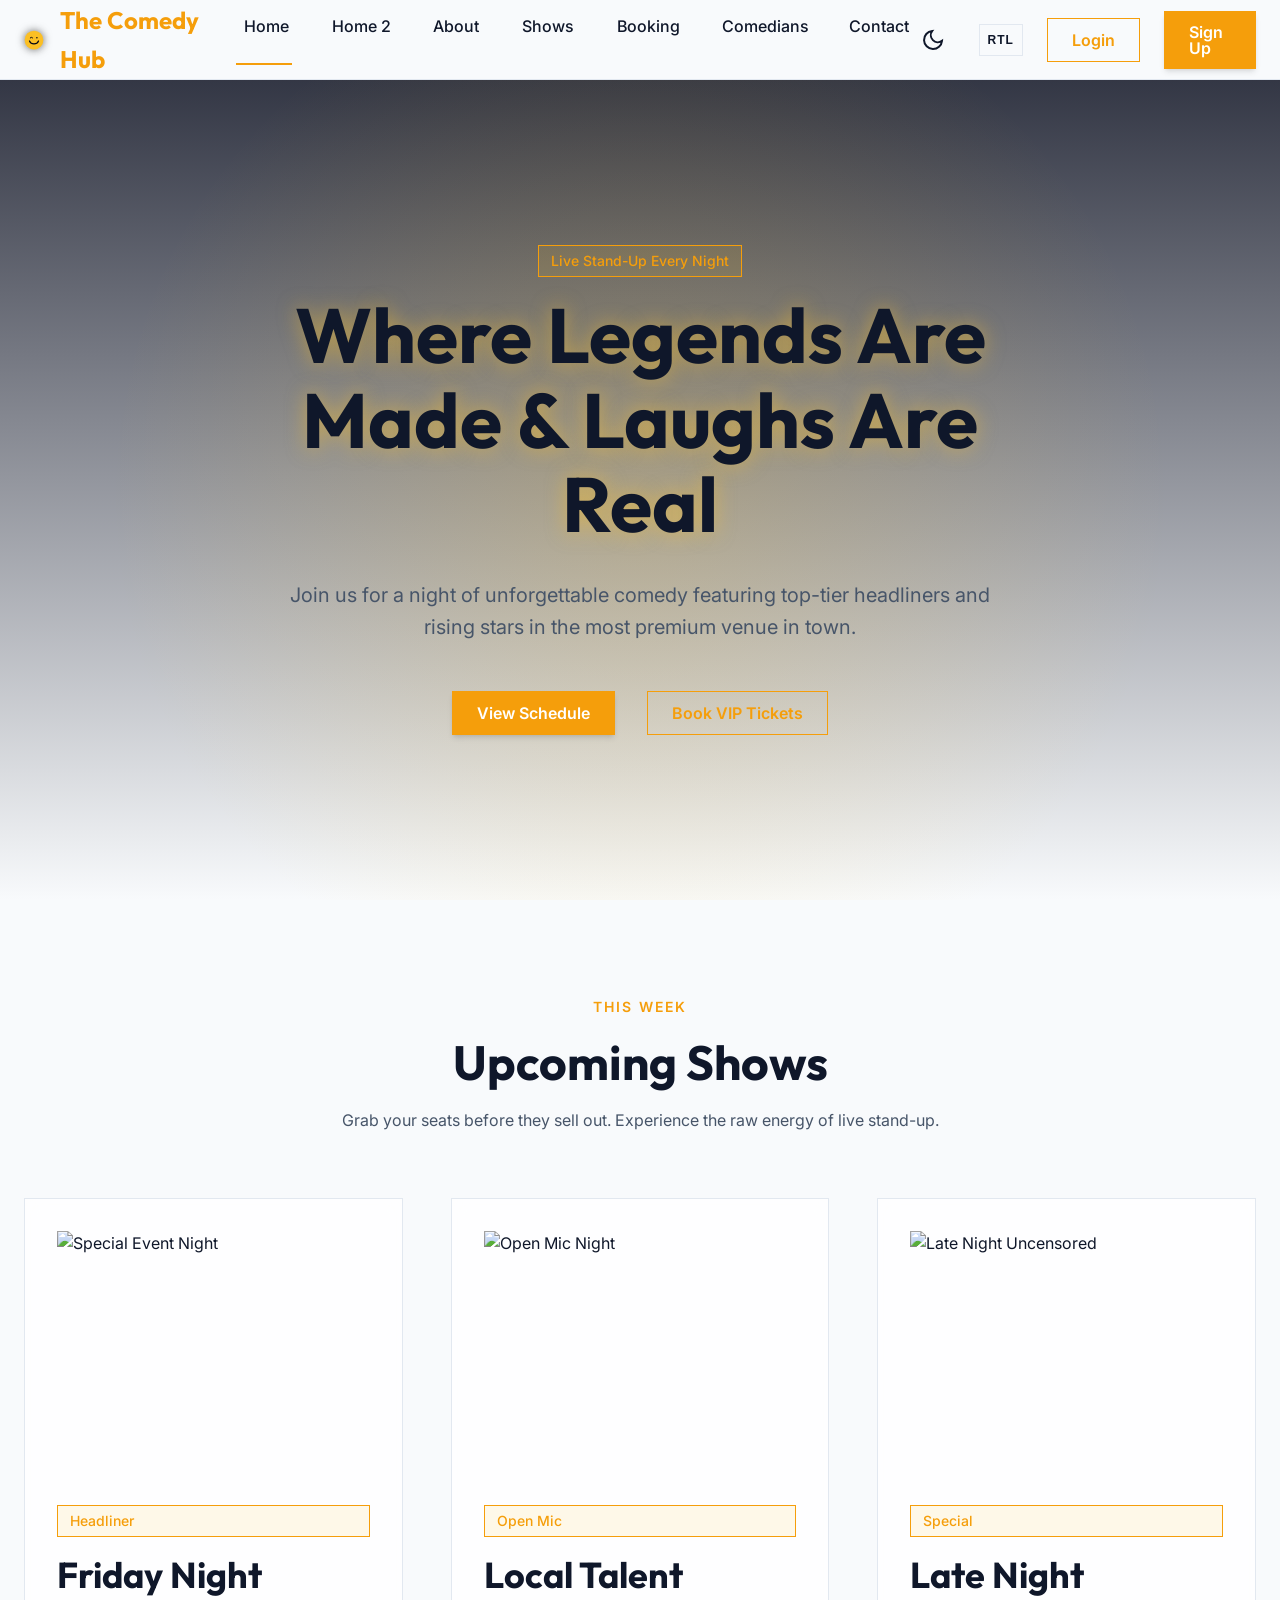
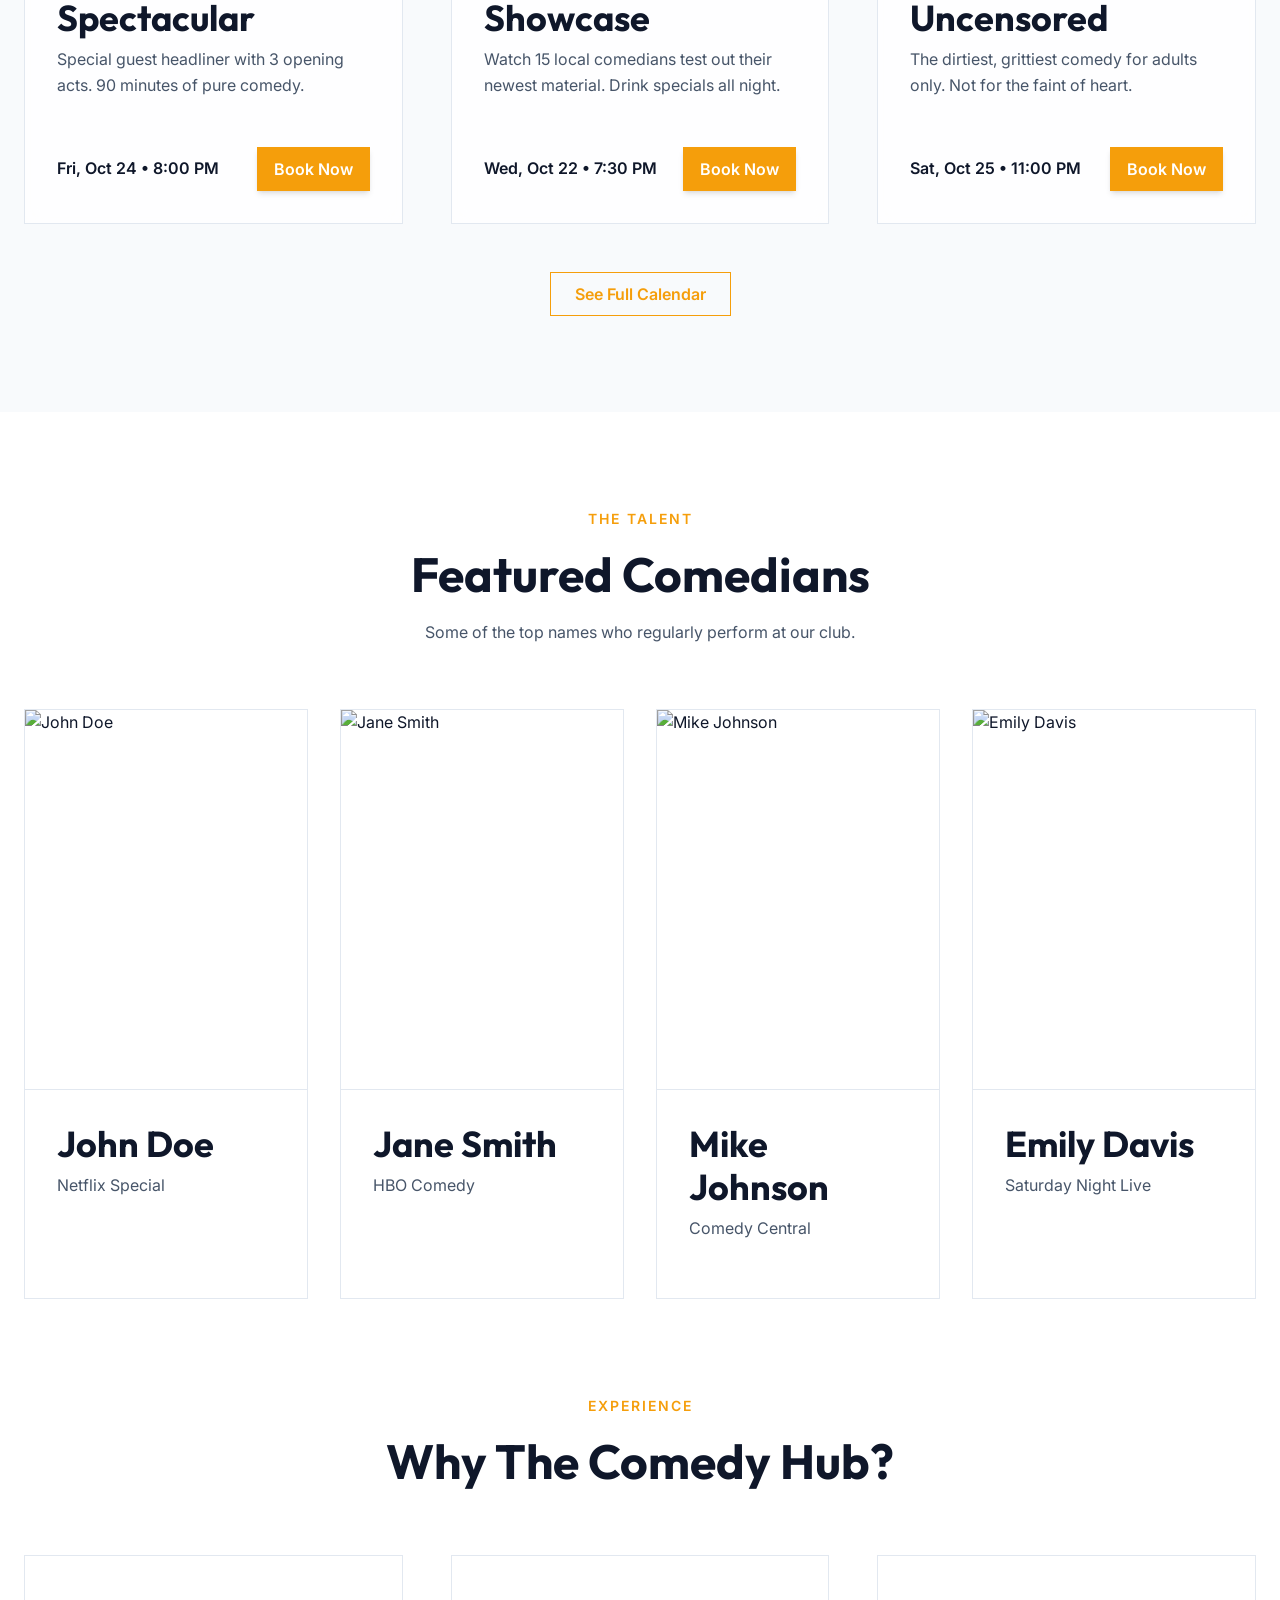
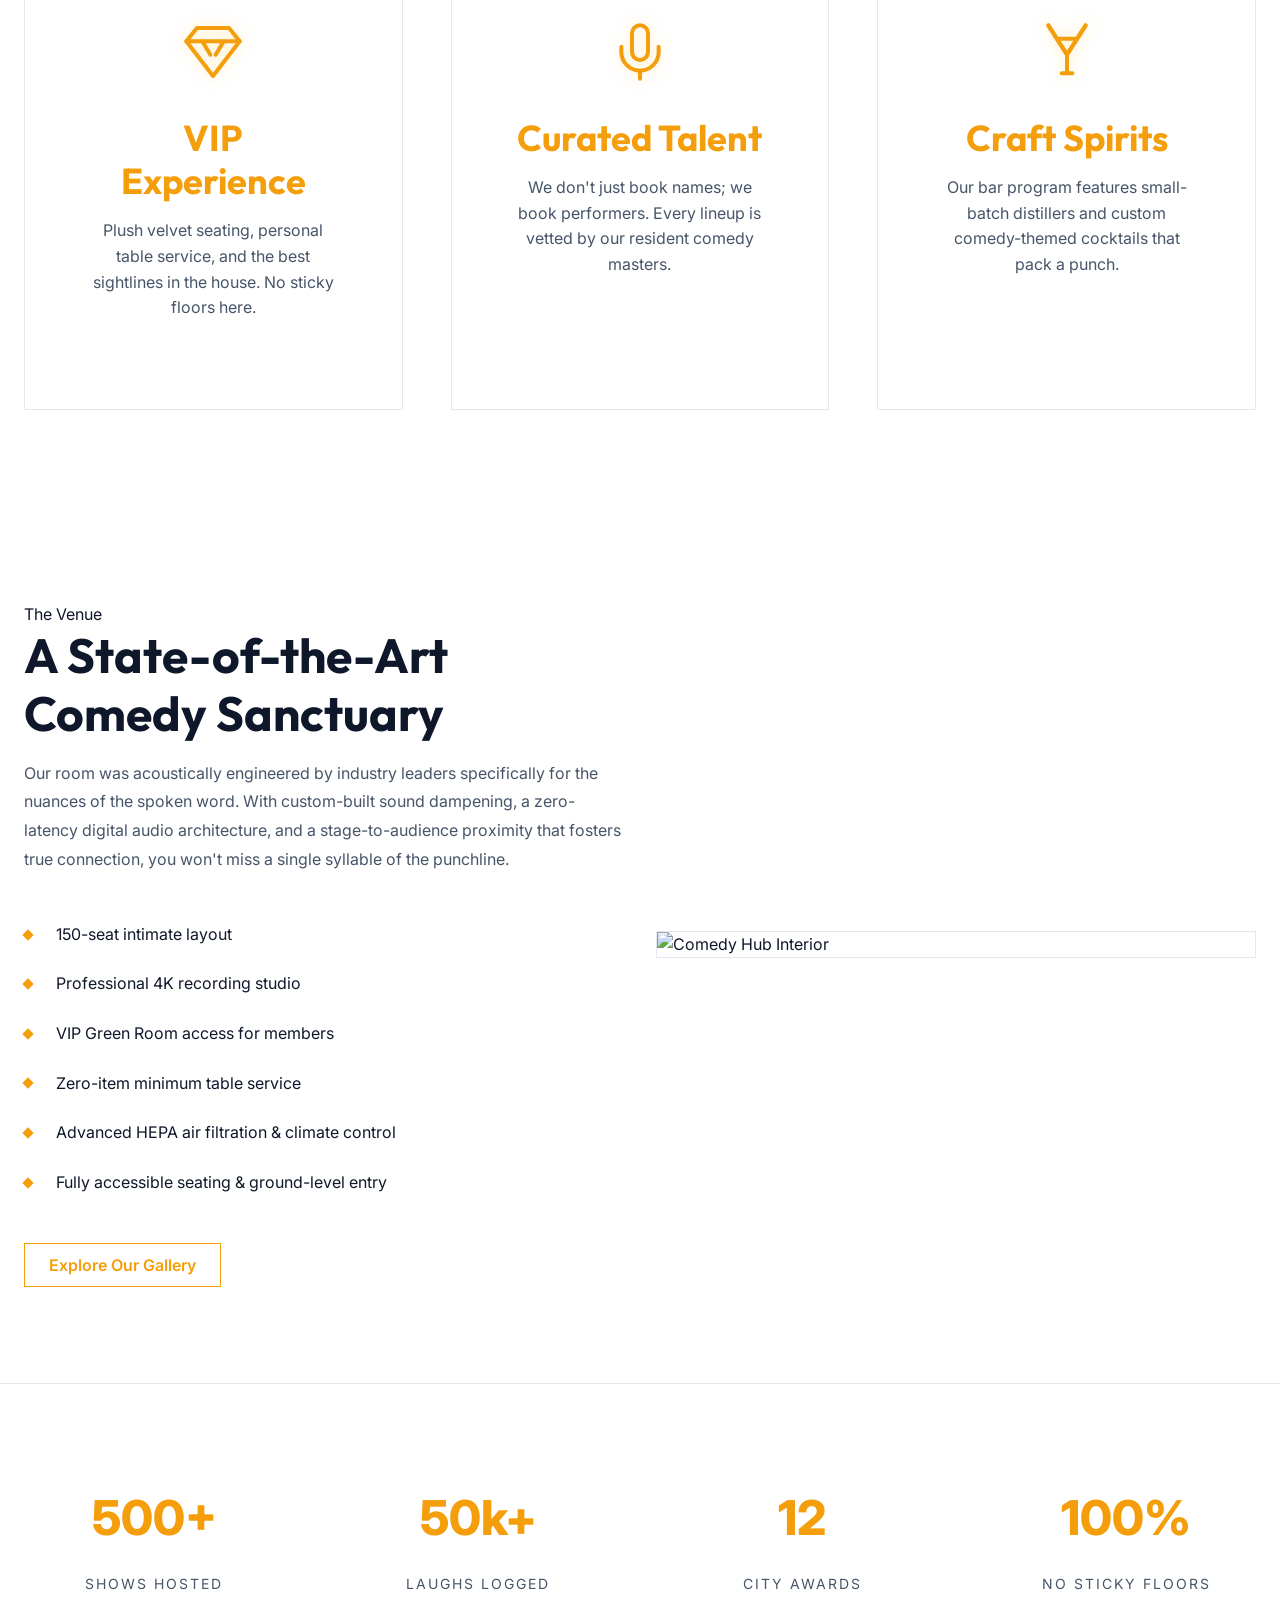
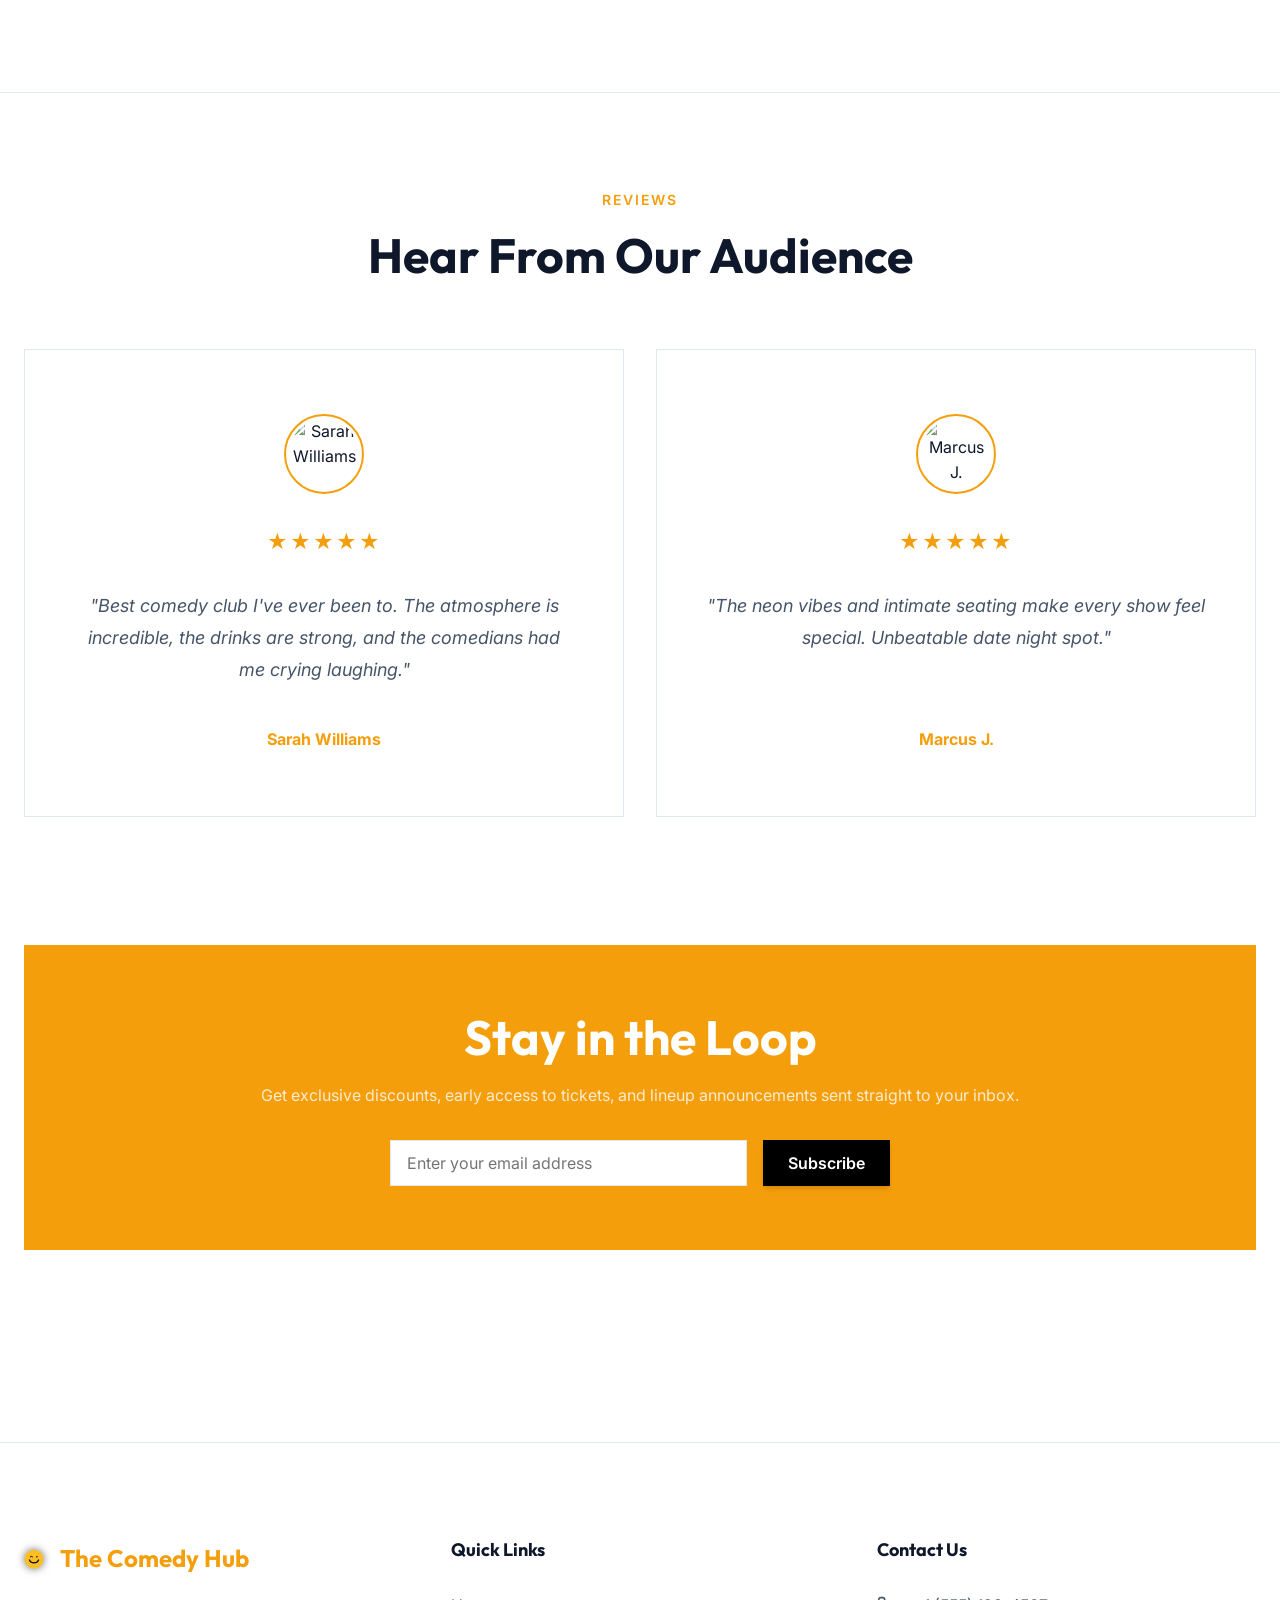
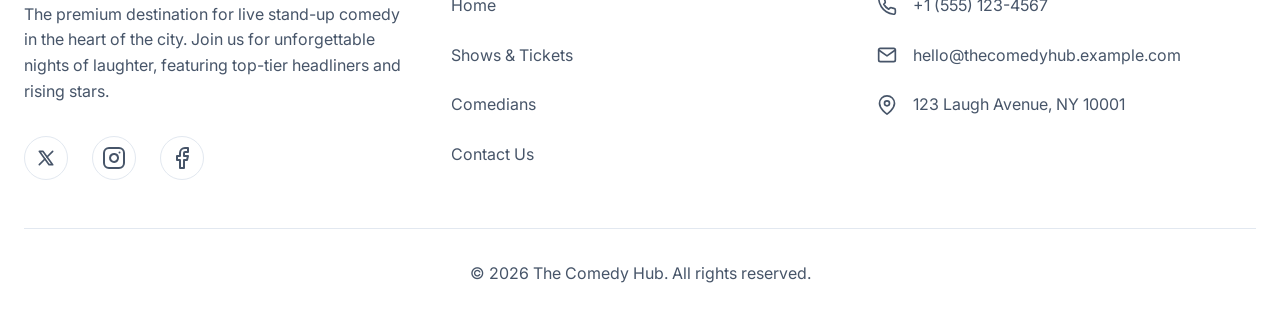
==== index.html @ f3314e53 "bookings" ====
<!DOCTYPE html>
<html lang="en" dir="ltr" data-theme="dark">

<head>
    <meta charset="UTF-8">
    <meta name="viewport" content="width=device-width, initial-scale=1.0">
    <title>The Comedy Hub - Premium Stand-Up Comedy Club</title>
    <meta name="description"
        content="Experience the best stand-up comedy at The Comedy Hub. Book tickets for upcoming live shows, open mics, and special events featuring top comedians.">

    <!-- SEO & Open Graph -->
    <meta property="og:title" content="The Comedy Hub - Stand-Up Comedy Club">
    <meta property="og:description" content="Book tickets for upcoming live shows, open mics, and special events.">
    <meta property="og:type" content="website">
    <meta property="og:url" content="https://thecomedyhub.example.com">
    <meta property="og:image" content="https://thecomedyhub.example.com/assets/images/og-image.jpg">

    <!-- JSON-LD Structured Data -->
    <script type="application/ld+json">
    {
      "@context": "https://schema.org",
      "@type": "ComedyClub",
      "name": "The Comedy Hub",
      "description": "Premium stand-up comedy club featuring top and upcoming comedians.",
      "url": "https://thecomedyhub.example.com",
      "address": {
        "@type": "PostalAddress",
        "streetAddress": "123 Laugh Avenue",
        "addressLocality": "Comedy City",
        "addressRegion": "NY",
        "postalCode": "10001",
        "addressCountry": "US"
      }
    }
    </script>

    <!-- Google Fonts -->
    <link rel="preconnect" href="https://fonts.googleapis.com">
    <link rel="preconnect" href="https://fonts.gstatic.com" crossorigin>
    <link
        href="https://fonts.googleapis.com/css2?family=Inter:wght@400;500;600&family=Outfit:wght@500;700;800&display=swap"
        rel="stylesheet">

    <link rel="icon" type="image/svg+xml" href="assets/logo/favicon-32x32.svg">
    <link rel="icon" type="image/svg+xml" sizes="16x16" href="assets/logo/favicon-16x16.svg">
    <link rel="icon" type="image/svg+xml" sizes="48x48" href="assets/logo/favicon-48x48.svg">
    <!-- Stylesheets -->
    <link rel="stylesheet" href="assets/css/variables.css">
    <link rel="stylesheet" href="assets/css/style.css">
    <link rel="stylesheet" href="assets/css/components.css">
    <link rel="stylesheet" href="assets/css/rtl.css" media="all">

    <style>
        /* Specific page styles can go here or in a separate file */
        .hero {
            position: relative;
            min-height: calc(100vh - var(--navbar-height));
            display: flex;
            align-items: center;
            overflow: hidden;
            padding: var(--space-8) 0;
            background: linear-gradient(to bottom, rgba(2, 6, 23, 0.8), var(--bg-primary)), url('https://images.unsplash.com/photo-1585699324551-f6c309eedeca?auto=format&fit=crop&q=80&w=1920&ixlib=rb-4.0.3') center/cover no-repeat;
            text-align: center;
        }

        .hero::before {
            content: '';
            position: absolute;
            top: 0;
            left: 0;
            right: 0;
            bottom: 0;
            background: radial-gradient(circle at center, rgba(251, 191, 36, 0.2) 0%, transparent 70%);
            z-index: 1;
        }

        .hero-content {
            position: relative;
            z-index: 2;
            max-width: 800px;
            margin: 0 auto;
        }

        .hero h1 {
            font-size: clamp(3rem, 6vw, 5rem);
            margin-bottom: var(--space-4);
            text-shadow: 0 0 20px rgba(251, 191, 36, 0.5);
            line-height: 1.1;
        }

        .hero .subtitle {
            font-size: 1.25rem;
            color: var(--text-secondary);
            margin-bottom: var(--space-6);
        }

        .hero-actions {
            display: flex;
            gap: var(--space-4);
            justify-content: center;
            flex-wrap: wrap;
        }

        /* Show Grid */
        .show-grid {
            display: grid;
            grid-template-columns: repeat(auto-fill, minmax(300px, 1fr));
            gap: var(--space-6);
        }

        /* Comedian Grid */
        .comedian-grid {
            display: grid;
            grid-template-columns: repeat(auto-fill, minmax(250px, 1fr));
            gap: var(--space-4);
        }

        /* Comedian Card Adjustments */
        .comedian-card {
            padding: 0;
            overflow: hidden;
            text-align: left;
        }

        .comedian-card .card-body {
            padding: var(--space-4);
        }

        .comedian-card .card-img-top {
            height: 380px; /* Increased for better portrait visibility */
            object-fit: cover;
            object-position: top; /* Ensures faces are prioritized in portraits */
            margin-bottom: 0;
            border-bottom: 1px solid var(--border);
        }

        /* Testimonials */
        .testimonial-carousel {
            display: flex;
            gap: var(--space-4);
            overflow-x: auto;
            padding-bottom: var(--space-4);
            scroll-snap-type: x mandatory;
        }

        .testimonial-card {
            flex: 0 0 100%;
            min-width: 300px;
            scroll-snap-align: center;
            padding: var(--space-8) var(--space-6);
            display: flex;
            flex-direction: column;
            align-items: center;
            text-align: center;
        }

        .reviewer-img {
            width: 80px;
            height: 80px;
            border-radius: 50%;
            margin-bottom: var(--space-4);
            border: 2px solid var(--accent);
            padding: 3px;
            object-fit: cover;
        }

        .testimonial-stars {
            color: var(--warning);
            margin-bottom: var(--space-4);
            font-size: 1.25rem;
            letter-spacing: 2px;
        }

        @media (min-width: 768px) {
            .testimonial-card {
                flex: 0 0 calc(50% - var(--space-2));
            }
        }

        /* Newsletter */
        .newsletter-section {
            background-color: var(--accent);
            color: #fff;
            border-radius: var(--radius-lg);
            padding: var(--space-8);
            text-align: center;
            position: relative;
            overflow: hidden;
        }

        .newsletter-btn {
            background-color: #000 !important;
            color: #fff !important;
            border: 1px solid #000 !important;
            transition: all var(--transition-normal) !important;
        }

        .newsletter-btn:hover {
            background-color: rgba(255, 255, 255, 0.1) !important;
            color: #fff !important;
            border-color: #fff !important;
            transform: translateY(-2px);
            box-shadow: 0 5px 15px rgba(0, 0, 0, 0.2);
        }

        .newsletter-section h2 {
            color: #fff;
        }

        .newsletter-section p {
            color: rgba(255, 255, 255, 0.8);
        }

        .newsletter-form {
            display: flex;
            gap: var(--space-2);
            max-width: 500px;
            margin: var(--space-4) auto 0;
            flex-wrap: wrap;
        }

        .newsletter-form input {
            flex: 1;
            min-width: 250px;
        }
    </style>
</head>

<body>
    <a href="#main-content" class="skip-link">Skip to main content</a>

    <!-- Header / Navbar -->
    <header class="header">
        <div class="container navbar">
            <a href="index.html" class="nav-brand">
                <img src="assets/logo/logo-transparent.svg" alt="Comedy Hub Logo" class="logo-img">
                The Comedy Hub
            </a>

            <nav class="nav-menu" aria-label="Main Navigation">
                <div class="nav-item"><a href="index.html" class="nav-link active">Home</a></div>
                <div class="nav-item"><a href="home-2.html" class="nav-link">Home 2</a></div>
                <div class="nav-item"><a href="about.html" class="nav-link">About</a></div>
                <div class="nav-item"><a href="shows.html" class="nav-link">Shows</a></div>
                <div class="nav-item"><a href="booking.html" class="nav-link">Booking</a></div>
                <div class="nav-item"><a href="comedians.html" class="nav-link">Comedians</a></div>
                <div class="nav-item"><a href="contact.html" class="nav-link">Contact</a></div>
                <div class="nav-item mobile-only"><a href="login.html" class="nav-link">Login</a></div>
                <div class="nav-item mobile-only"><a href="signup.html" class="nav-link">Sign Up</a></div>
            </nav>

            <div class="nav-actions">
                <button class="theme-toggle" aria-label="Toggle theme">
                    <!-- Icon injected by JS -->
                </button>
                <button class="rtl-toggle" aria-label="Toggle RTL mode">RTL</button>
                <a href="booking.html" class="btn btn-primary"
                    style="display: none; @media(min-width: 640px){ display: inline-flex; }">Book Tickets</a>

                <a href="login.html" class="btn btn-outline desktop-only">Login</a>
                <a href="signup.html" class="btn btn-primary desktop-only">Sign Up</a>
                <button class="hamburger" aria-expanded="false" aria-label="Toggle navigation menu"
                    aria-controls="navbar-menu">
                    <span></span>
                    <span></span>
                    <span></span>
                </button>
            </div>
        </div>
    </header>

    <main id="main-content">
        <!-- Hero Section -->
        <section class="hero">
            <div class="container hero-content">
                <span class="tag">Live Stand-Up Every Night</span>
                <h1>Where Legends Are Made & Laughs Are Real</h1>
                <p class="subtitle">Join us for a night of unforgettable comedy featuring top-tier headliners and rising
                    stars in the most premium venue in town.</p>
                <div class="hero-actions">
                    <a href="shows.html" class="btn btn-primary">View Schedule</a>
                    <a href="booking.html" class="btn btn-outline">Book VIP Tickets</a>
                </div>
            </div>
        </section>

        <!-- Upcoming Shows Preview -->
        <section class="section">
            <div class="container">
                <div class="section-head text-center">
                    <span class="subtitle">This Week</span>
                    <h2>Upcoming Shows</h2>
                    <p>Grab your seats before they sell out. Experience the raw energy of live stand-up.</p>
                </div>

                <div class="show-grid">
                    <!-- Show Card 1 -->
                    <article class="card">
                        <img src="https://images.pexels.com/photos/3379257/pexels-photo-3379257.jpeg"
                            alt="Special Event Night" class="card-img-top skeleton" loading="lazy">
                        <span class="tag">Headliner</span>
                        <h3 class="card-title">Friday Night Spectacular</h3>
                        <p class="card-text">Special guest headliner with 3 opening acts. 90 minutes of pure comedy.</p>
                        <div
                            style="display: flex; justify-content: space-between; align-items: center; margin-top: var(--space-3);">
                            <div style="font-weight: 600;">Fri, Oct 24 • 8:00 PM</div>
                            <a href="booking.html" class="btn btn-primary" style="padding: 0.5rem 1rem;">Book Now</a>
                        </div>
                    </article>

                    <!-- Show Card 2 -->
                    <article class="card">
                        <img src="https://images.pexels.com/photos/69894/pexels-photo-69894.jpeg" alt="Open Mic Night"
                            class="card-img-top skeleton" loading="lazy">
                        <span class="tag">Open Mic</span>
                        <h3 class="card-title">Local Talent Showcase</h3>
                        <p class="card-text">Watch 15 local comedians test out their newest material. Drink specials all
                            night.</p>
                        <div
                            style="display: flex; justify-content: space-between; align-items: center; margin-top: var(--space-3);">
                            <div style="font-weight: 600;">Wed, Oct 22 • 7:30 PM</div>
                            <a href="booking.html" class="btn btn-primary" style="padding: 0.5rem 1rem;">Book Now</a>
                        </div>
                    </article>

                    <!-- Show Card 3 -->
                    <article class="card">
                        <img src="https://images.pexels.com/photos/3807278/pexels-photo-3807278.jpeg"
                            alt="Late Night Uncensored" class="card-img-top skeleton" loading="lazy">
                        <span class="tag">Special</span>
                        <h3 class="card-title">Late Night Uncensored</h3>
                        <p class="card-text">The dirtiest, grittiest comedy for adults only. Not for the faint of heart.
                        </p>
                        <div
                            style="display: flex; justify-content: space-between; align-items: center; margin-top: var(--space-3);">
                            <div style="font-weight: 600;">Sat, Oct 25 • 11:00 PM</div>
                            <a href="booking.html" class="btn btn-primary" style="padding: 0.5rem 1rem;">Book Now</a>
                        </div>
                    </article>
                </div>
                <div class="text-center" style="margin-top: var(--space-6);">
                    <a href="shows.html" class="btn btn-outline">See Full Calendar</a>
                </div>
            </div>
        </section>

        <!-- Featured Comedians -->
        <section class="section section-dark">
            <div class="container">
                <div class="section-head text-center">
                    <span class="subtitle">The Talent</span>
                    <h2>Featured Comedians</h2>
                    <p>Some of the top names who regularly perform at our club.</p>
                </div>

                <div class="comedian-grid">
                    <div class="card comedian-card">
                        <img src="https://images.unsplash.com/photo-1507003211169-0a1dd7228f2d?auto=format&fit=crop&q=80&w=300&h=300"
                            alt="John Doe" class="card-img-top skeleton" loading="lazy">
                        <div class="card-body">
                            <h3 class="card-title">John Doe</h3>
                            <p class="card-text">Netflix Special</p>
                        </div>
                    </div>
                    <div class="card comedian-card">
                        <img src="https://images.unsplash.com/photo-1494790108377-be9c29b29330?auto=format&fit=crop&q=80&w=300&h=300"
                            alt="Jane Smith" class="card-img-top skeleton" loading="lazy">
                        <div class="card-body">
                            <h3 class="card-title">Jane Smith</h3>
                            <p class="card-text">HBO Comedy</p>
                        </div>
                    </div>
                    <div class="card comedian-card">
                        <img src="https://images.unsplash.com/photo-1506277886164-e25aa3f4ef7f?auto=format&fit=crop&q=80&w=300&h=300"
                            alt="Mike Johnson" class="card-img-top skeleton" loading="lazy">
                        <div class="card-body">
                            <h3 class="card-title">Mike Johnson</h3>
                            <p class="card-text">Comedy Central</p>
                        </div>
                    </div>
                    <div class="card comedian-card">
                        <img src="https://images.unsplash.com/photo-1544005313-94ddf0286df2?auto=format&fit=crop&q=80&w=300&h=300"
                            alt="Emily Davis" class="card-img-top skeleton" loading="lazy">
                        <div class="card-body">
                            <h3 class="card-title">Emily Davis</h3>
                            <p class="card-text">Saturday Night Live</p>
                        </div>
                    </div>
                </div>
            </div>
            <!-- Why Choose Us / Unique Features -->
            <section class="section section-dark">
                <div class="container">
                    <div class="section-head text-center">
                        <span class="subtitle">Experience</span>
                        <h2>Why The Comedy Hub?</h2>
                    </div>
                    <div
                        style="display: grid; grid-template-columns: repeat(auto-fit, minmax(280px, 1fr)); gap: var(--space-6);">
                        <div class="card text-center" style="padding: var(--space-8);">
                            <svg width="64" height="64" viewBox="0 0 24 24" fill="none" stroke="var(--accent)"
                                stroke-width="1.5" stroke-linecap="round" stroke-linejoin="round"
                                style="margin: 0 auto var(--space-4); filter: drop-shadow(0 0 8px rgba(251, 191, 36, 0.3));">
                                <path d="M6 3h12l4 5-10 13L2 8z"></path>
                                <path d="M11 13 8 8"></path>
                                <path d="m13 13 3-5"></path>
                                <path d="M2 8h20"></path>
                            </svg>
                            <h3 style="color: var(--accent);">VIP Experience</h3>
                            <p>Plush velvet seating, personal table service, and the best sightlines in the house. No
                                sticky floors here.</p>
                        </div>
                        <div class="card text-center" style="padding: var(--space-8);">
                            <svg width="64" height="64" viewBox="0 0 24 24" fill="none" stroke="var(--accent)"
                                stroke-width="1.5" stroke-linecap="round" stroke-linejoin="round"
                                style="margin: 0 auto var(--space-4); filter: drop-shadow(0 0 8px rgba(251, 191, 36, 0.3));">
                                <path d="M12 2a3 3 0 0 0-3 3v7a3 3 0 0 0 6 0V5a3 3 0 0 0-3-3z"></path>
                                <path d="M19 10v2a7 7 0 0 1-14 0v-2"></path>
                                <line x1="12" y1="19" x2="12" y2="22"></line>
                            </svg>
                            <h3 style="color: var(--accent);">Curated Talent</h3>
                            <p>We don't just book names; we book performers. Every lineup is vetted by our resident
                                comedy masters.</p>
                        </div>
                        <div class="card text-center" style="padding: var(--space-8);">
                            <svg width="64" height="64" viewBox="0 0 24 24" fill="none" stroke="var(--accent)"
                                stroke-width="1.5" stroke-linecap="round" stroke-linejoin="round"
                                style="margin: 0 auto var(--space-4); filter: drop-shadow(0 0 8px rgba(251, 191, 36, 0.3));">
                                <path d="m19 2-7 11-7-11"></path>
                                <path d="m5 2 7 11 7-11"></path>
                                <path d="M12 13v7"></path>
                                <path d="M10 20h4"></path>
                                <path d="M9 7h6"></path>
                            </svg>
                            <h3 style="color: var(--accent);">Craft Spirits</h3>
                            <p>Our bar program features small-batch distillers and custom comedy-themed cocktails that
                                pack a punch.</p>
                        </div>
                    </div>
                </div>
            </section>

            <!-- Our Space (Visual Teaser) -->
            <section class="section">
                <div class="container">
                    <div
                        style="display: grid; grid-template-columns: repeat(auto-fit, minmax(300px, 1fr)); gap: var(--space-4); align-items: center;">
                        <div>
                            <span class="subtitle">The Venue</span>
                            <h2>A State-of-the-Art Comedy Sanctuary</h2>
                            <p style="margin-bottom: var(--space-6); line-height: 1.8;">Our room was acoustically
                                engineered by industry leaders specifically for the nuances of the spoken word. With
                                custom-built sound dampening, a zero-latency digital audio architecture, and a
                                stage-to-audience proximity that fosters true connection, you won't miss a single
                                syllable of the punchline.
                            </p>
                            <ul
                                style="list-style: none; padding: 0; display: flex; flex-direction: column; gap: var(--space-3); margin-bottom: var(--space-6);">
                                <li style="display: flex; align-items: center; gap: var(--space-3);">
                                    <div
                                        style="width: 8px; height: 8px; background: var(--accent); transform: rotate(45deg);">
                                    </div>
                                    <span>150-seat intimate layout</span>
                                </li>
                                <li style="display: flex; align-items: center; gap: var(--space-3);">
                                    <div
                                        style="width: 8px; height: 8px; background: var(--accent); transform: rotate(45deg);">
                                    </div>
                                    <span>Professional 4K recording studio</span>
                                </li>
                                <li style="display: flex; align-items: center; gap: var(--space-3);">
                                    <div
                                        style="width: 8px; height: 8px; background: var(--accent); transform: rotate(45deg);">
                                    </div>
                                    <span>VIP Green Room access for members</span>
                                </li>
                                <li style="display: flex; align-items: center; gap: var(--space-3);">
                                    <div
                                        style="width: 8px; height: 8px; background: var(--accent); transform: rotate(45deg);">
                                    </div>
                                    <span>Zero-item minimum table service</span>
                                </li>
                                <li style="display: flex; align-items: center; gap: var(--space-3);">
                                    <div
                                        style="width: 8px; height: 8px; background: var(--accent); transform: rotate(45deg);">
                                    </div>
                                    <span>Advanced HEPA air filtration & climate control</span>
                                </li>
                                <li style="display: flex; align-items: center; gap: var(--space-3);">
                                    <div
                                        style="width: 8px; height: 8px; background: var(--accent); transform: rotate(45deg);">
                                    </div>
                                    <span>Fully accessible seating & ground-level entry</span>
                                </li>
                            </ul>
                            <a href="gallery.html" class="btn btn-outline">Explore Our Gallery</a>
                        </div>
                        <div style="position: relative;">
                            <img src="https://images.pexels.com/photos/109669/pexels-photo-109669.jpeg"
                                alt="Comedy Hub Interior"
                                style="width: 100%; height: auto; border: 1px solid var(--border);" class="skeleton">
                            <div
                                style="position: absolute; bottom: -20px; right: -20px; width: 150px; height: 150px; background: var(--accent); opacity: 0.1; z-index: -1;">
                            </div>
                        </div>
                    </div>
                </div>
            </section>

            <!-- Stats Counter Section -->
            <section class="section section-dark"
                style="border-top: 1px solid var(--border); border-bottom: 1px solid var(--border);">
                <div class="container">
                    <div
                        style="display: grid; grid-template-columns: repeat(auto-fit, minmax(200px, 1fr)); gap: var(--space-8); text-align: center;">
                        <div>
                            <div
                                style="font-size: 3rem; font-weight: 800; color: var(--accent); margin-bottom: var(--space-2);">
                                500+</div>
                            <div
                                style="text-transform: uppercase; letter-spacing: 2px; font-size: 0.875rem; color: var(--text-secondary);">
                                Shows Hosted</div>
                        </div>
                        <div>
                            <div
                                style="font-size: 3rem; font-weight: 800; color: var(--accent); margin-bottom: var(--space-2);">
                                50k+</div>
                            <div
                                style="text-transform: uppercase; letter-spacing: 2px; font-size: 0.875rem; color: var(--text-secondary);">
                                Laughs Logged</div>
                        </div>
                        <div>
                            <div
                                style="font-size: 3rem; font-weight: 800; color: var(--accent); margin-bottom: var(--space-2);">
                                12</div>
                            <div
                                style="text-transform: uppercase; letter-spacing: 2px; font-size: 0.875rem; color: var(--text-secondary);">
                                City Awards</div>
                        </div>
                        <div>
                            <div
                                style="font-size: 3rem; font-weight: 800; color: var(--accent); margin-bottom: var(--space-2);">
                                100%</div>
                            <div
                                style="text-transform: uppercase; letter-spacing: 2px; font-size: 0.875rem; color: var(--text-secondary);">
                                No Sticky Floors</div>
                        </div>
                    </div>
                </div>
            </section>

            <!-- Testimonials -->
            <section class="section">
                <div class="container">
                    <div class="section-head text-center">
                        <span class="subtitle">Reviews</span>
                        <h2>Hear From Our Audience</h2>
                    </div>

                    <div class="testimonial-carousel">
                        <div class="card testimonial-card">
                            <img src="https://images.unsplash.com/photo-1438761681033-6461ffad8d80?auto=format&fit=crop&q=80&w=150&h=150"
                                alt="Sarah Williams" class="reviewer-img skeleton" loading="lazy">
                            <div class="testimonial-stars">★★★★★</div>
                            <p class="card-text" style="font-size: 1.125rem; font-style: italic; line-height: 1.8;">"Best
                                comedy club I've ever been to. The atmosphere is incredible, the
                                drinks are strong, and the comedians had me crying laughing."</p>
                            <div style="font-weight: bold; color: var(--accent); margin-top: var(--space-2);">Sarah
                                Williams</div>
                        </div>
                        <div class="card testimonial-card">
                            <img src="https://images.unsplash.com/photo-1500648767791-00dcc994a43e?auto=format&fit=crop&q=80&w=150&h=150"
                                alt="Marcus J." class="reviewer-img skeleton" loading="lazy">
                            <div class="testimonial-stars">★★★★★</div>
                            <p class="card-text" style="font-size: 1.125rem; font-style: italic; line-height: 1.8;">"The
                                neon vibes and intimate seating make every show feel special.
                                Unbeatable date night spot."</p>
                            <div style="font-weight: bold; color: var(--accent); margin-top: var(--space-2);">Marcus J.
                            </div>
                        </div>
                        <div class="card testimonial-card">
                            <img src="https://images.unsplash.com/photo-1494790108377-be9c29b29330?auto=format&fit=crop&q=80&w=150&h=150"
                                alt="Danielle R." class="reviewer-img skeleton" loading="lazy">
                            <div class="testimonial-stars">★★★★★</div>
                            <p class="card-text" style="font-size: 1.125rem; font-style: italic; line-height: 1.8;">"We
                                brought a group of 10 for a birthday party and they accommodated us
                                perfectly. The service was top notch."</p>
                            <div style="font-weight: bold; color: var(--accent); margin-top: var(--space-2);">Danielle R.
                            </div>
                        </div>
                    </div>
                </div>
            </section>

            <!-- Newsletter Section -->
            <section class="section" style="padding-top: 0;">
                <div class="container">
                    <div class="newsletter-section">
                        <h2>Stay in the Loop</h2>
                        <p>Get exclusive discounts, early access to tickets, and lineup announcements sent straight to
                            your
                            inbox.</p>
                        <form id="newsletter-form" class="newsletter-form">
                            <input type="email" class="form-control" placeholder="Enter your email address" required
                                aria-label="Email Address">
                            <button type="submit" class="btn btn-primary newsletter-btn">Subscribe</button>
                        </form>
                    </div>
                </div>
            </section>
    </main>

    <!-- Footer -->
    <!-- Footer -->
    <footer class="footer">
        <div class="container">
            <div
                style="display: grid; grid-template-columns: repeat(auto-fit, minmax(280px, 1fr)); gap: var(--space-6); margin-bottom: var(--space-6);">

                <!-- Brand & Description -->
                <div>
                    <a href="index.html" class="nav-brand"
                        style="margin-bottom: var(--space-3);">
                        <img src="assets/logo/logo-transparent.svg" alt="Comedy Hub Logo" class="logo-img">
                        The Comedy Hub
                    </a>
                    <p style="color: var(--text-secondary); margin-bottom: var(--space-4); line-height: 1.6;">The
                        premium destination for live stand-up comedy in the heart of the city. Join us for unforgettable
                        nights of laughter, featuring top-tier headliners and rising stars.</p>
                    <div style="display: flex; gap: var(--space-3);">
                                                <a href="#" class="social-icon" aria-label="X (Twitter)">
                            <svg width="20" height="20" viewBox="0 0 24 24" fill="none" stroke="currentColor"
                                stroke-width="2" stroke-linecap="round" stroke-linejoin="round">
                                <path d="M4 4l11.733 16H20L8.267 4z"></path>
                                <path d="M4 20l6.768-6.768m2.46-2.46L20 4"></path>
                            </svg>
                        </a>
                        <a href="#" class="social-icon" aria-label="Instagram">
                            <svg width="24" height="24" viewBox="0 0 24 24" fill="none" stroke="currentColor"
                                stroke-width="2" stroke-linecap="round" stroke-linejoin="round">
                                <rect x="2" y="2" width="20" height="20" rx="5" ry="5"></rect>
                                <path d="M16 11.37A4 4 0 1 1 12.63 8 4 4 0 0 1 16 11.37z"></path>
                                <line x1="17.5" y1="6.5" x2="17.51" y2="6.5"></line>
                            </svg>
                        </a>
                        <a href="#" class="social-icon" aria-label="Facebook">
                            <svg width="24" height="24" viewBox="0 0 24 24" fill="none" stroke="currentColor"
                                stroke-width="2" stroke-linecap="round" stroke-linejoin="round">
                                <path d="M18 2h-3a5 5 0 0 0-5 5v3H7v4h3v8h4v-8h3l1-4h-4V7a1 1 0 0 1 1-1h3z"></path>
                            </svg>
                        </a>
                    </div>
                </div>

                <!-- Quick Links -->
                <div>
                    <h4 style="margin-bottom: var(--space-4); font-size: 1.125rem;">Quick Links</h4>
                    <ul
                        style="display: flex; flex-direction: column; gap: var(--space-3); list-style: none; padding: 0;">
                        <li><a href="index.html" class="footer-link">Home</a></li>
                        <li><a href="shows.html" class="footer-link">Shows & Tickets</a></li>
                        <li><a href="comedians.html" class="footer-link">Comedians</a></li>
                        <li><a href="contact.html" class="footer-link">Contact Us</a></li>
                    </ul>
                </div>

                <!-- Contact Details -->
                <div>
                    <h4 style="margin-bottom: var(--space-4); font-size: 1.125rem;">Contact Us</h4>
                    <ul
                        style="display: flex; flex-direction: column; gap: var(--space-3); list-style: none; padding: 0; color: var(--text-secondary);">
                        <li style="display: flex; align-items: center; gap: var(--space-2);">
                            <svg width="20" height="20" viewBox="0 0 24 24" fill="none" stroke="currentColor"
                                stroke-width="2" stroke-linecap="round" stroke-linejoin="round" style="flex-shrink: 0;">
                                <path
                                    d="M22 16.92v3a2 2 0 0 1-2.18 2 19.79 19.79 0 0 1-8.63-3.07 19.5 19.5 0 0 1-6-6 19.79 19.79 0 0 1-3.07-8.67A2 2 0 0 1 4.11 2h3a2 2 0 0 1 2 1.72 12.84 12.84 0 0 0 .7 2.81 2 2 0 0 1-.45 2.11L8.09 9.91a16 16 0 0 0 6 6l1.27-1.27a2 2 0 0 1 2.11-.45 12.84 12.84 0 0 0 2.81.7A2 2 0 0 1 22 16.92z">
                                </path>
                            </svg>
                            <span>+1 (555) 123-4567</span>
                        </li>
                        <li style="display: flex; align-items: center; gap: var(--space-2);">
                            <svg width="20" height="20" viewBox="0 0 24 24" fill="none" stroke="currentColor"
                                stroke-width="2" stroke-linecap="round" stroke-linejoin="round" style="flex-shrink: 0;">
                                <path d="M4 4h16c1.1 0 2 .9 2 2v12c0 1.1-.9 2-2 2H4c-1.1 0-2-.9-2-2V6c0-1.1.9-2 2-2z">
                                </path>
                                <polyline points="22,6 12,13 2,6"></polyline>
                            </svg>
                            <a href="mailto:hello@thecomedyhub.example.com"
                                class="footer-link">hello@thecomedyhub.example.com</a>
                        </li>
                        <li style="display: flex; align-items: center; gap: var(--space-2);">
                            <svg width="20" height="20" viewBox="0 0 24 24" fill="none" stroke="currentColor"
                                stroke-width="2" stroke-linecap="round" stroke-linejoin="round" style="flex-shrink: 0;">
                                <path d="M21 10c0 7-9 13-9 13s-9-6-9-13a9 9 0 0 1 18 0z"></path>
                                <circle cx="12" cy="10" r="3"></circle>
                            </svg>
                            <span>123 Laugh Avenue, NY 10001</span>
                        </li>
                    </ul>
                </div>

            </div>

            <div
                style="text-align: center; border-top: 1px solid var(--border); padding-top: var(--space-4); color: var(--text-secondary); margin-top: var(--space-6);">
                <p style="margin: 0;">&copy; 2026 The Comedy Hub. All rights reserved.</p>
            </div>
        </div>
    </footer>

    <script src="assets/js/main.js"></script>
</body>

</html>
---- assets/css/variables.css ----
:root {
  /* Colors - Light Theme */
  --bg-primary-light: #f8fafc;
  --bg-secondary-light: #ffffff;
  --text-primary-light: #0f172a;
  --text-secondary-light: #475569;
  --accent-light: #f59e0b; /* Electric Amber */
  --accent-hover-light: #d97706;
  --border-light: #e2e8f0;

  /* Colors - Dark Theme (Default) */
  --bg-primary-dark: #020617; /* Deep almost-black blue */
  --bg-secondary-dark: #0f172a;
  --text-primary-dark: #f8fafc;
  --text-secondary-dark: #94a3b8;
  --accent-dark: #fbbf24; /* Neon Gold */
  --accent-hover-dark: #fcd34d;
  --border-dark: #1e293b;

  /* System Colors */
  --success: #22c55e;
  --error: #ef4444;
  --warning: #f59e0b;
  --info: #3b82f6;

  /* Typography */
  --font-primary: 'Inter', system-ui, -apple-system, sans-serif;
  --font-heading: 'Outfit', system-ui, -apple-system, sans-serif;
  
  /* Baseline Grid & Spacing (8px system) */
  --space-1: 0.5rem;    /* 8px   */
  --space-2: 1rem;      /* 16px  */
  --space-3: 1.5rem;    /* 24px  */
  --space-4: 2rem;      /* 32px  */
  --space-6: 3rem;      /* 48px  */
  --space-8: 4rem;      /* 64px  */
  --space-12: 6rem;     /* 96px  */
  --space-16: 8rem;     /* 128px */
  
  /* Border Radius */
  --radius-sm: 0;
  --radius-md: 0;
  --radius-lg: 0;
  --radius-full: 0;

  /* Shadows (Glassmorphism & Neon) */
  --shadow-sm: 0 1px 2px 0 rgb(0 0 0 / 0.05);
  --shadow-md: 0 4px 6px -1px rgb(0 0 0 / 0.1), 0 2px 4px -2px rgb(0 0 0 / 0.1);
  --shadow-lg: 0 10px 15px -3px rgb(0 0 0 / 0.1), 0 4px 6px -4px rgb(0 0 0 / 0.1);
  --shadow-neon: 0 0 10px rgba(251, 191, 36, 0.4), 0 0 20px rgba(251, 191, 36, 0.2);
  --shadow-neon-hover: 0 0 15px rgba(251, 191, 36, 0.6), 0 0 30px rgba(251, 191, 36, 0.4);

  /* Transitions */
  --transition-fast: 150ms cubic-bezier(0.4, 0, 0.2, 1);
  --transition-normal: 300ms cubic-bezier(0.4, 0, 0.2, 1);
  --transition-slow: 500ms cubic-bezier(0.4, 0, 0.2, 1);

  /* Headers / Navbar Heights */
  --navbar-height: 80px;

  /* Z-index */
  --z-negative: -1;
  --z-normal: 1;
  --z-sticky: 100;
  --z-drawer: 200;
  --z-modal: 300;
  --z-tooltip: 400;
  --z-max: 9999;
}

/* Base Theme Assignment (Mobile-First Default: Dark Mode) */
:root {
  --bg-primary: var(--bg-primary-dark);
  --bg-secondary: var(--bg-secondary-dark);
  --text-primary: var(--text-primary-dark);
  --text-secondary: var(--text-secondary-dark);
  --accent: var(--accent-dark);
  --accent-hover: var(--accent-hover-dark);
  --border: var(--border-dark);
  --shadow-glow: var(--shadow-neon);
  --shadow-glow-hover: var(--shadow-neon-hover);
}

/* Light Theme Overrides */
[data-theme="light"] {
  --bg-primary: var(--bg-primary-light);
  --bg-secondary: var(--bg-secondary-light);
  --text-primary: var(--text-primary-light);
  --text-secondary: var(--text-secondary-light);
  --accent: var(--accent-light);
  --accent-hover: var(--accent-hover-light);
  --border: var(--border-light);
  --shadow-glow: var(--shadow-md);
  --shadow-glow-hover: var(--shadow-lg);
}
---- assets/css/style.css ----
/* Reset & Normalize */
*, *::before, *::after {
  box-sizing: border-box;
  margin: 0;
  padding: 0;
}

html, body {
  margin: 0;
  padding: 0;
  border: 0;
}

html {
  font-size: 16px;
  scroll-behavior: smooth;
  scroll-padding-top: var(--navbar-height);
  background-color: var(--bg-primary);
}

body {
  font-family: var(--font-primary);
  background-color: var(--bg-primary);
  color: var(--text-primary);
  line-height: 1.6;
  -webkit-font-smoothing: antialiased;
  -moz-osx-font-smoothing: grayscale;
  transition: background-color var(--transition-normal), color var(--transition-normal);
  overflow-x: hidden;
  padding-top: var(--navbar-height);
}

/* Typography elements */
h1, h2, h3, h4, h5, h6 {
  font-family: var(--font-heading);
  font-weight: 700;
  line-height: 1.2;
  margin-bottom: var(--space-2);
  color: var(--text-primary);
}

h1 { font-size: clamp(2.5rem, 5vw, 4.5rem); }
h2 { font-size: clamp(2rem, 4vw, 3rem); }
h3 { font-size: clamp(1.5rem, 3vw, 2.25rem); }
h4 { font-size: clamp(1.25rem, 2vw, 1.5rem); }

p {
  margin-bottom: var(--space-3);
  color: var(--text-secondary);
}

a {
  color: var(--accent);
  text-decoration: none;
  transition: color var(--transition-fast);
}

a:hover {
  color: var(--accent-hover);
}

img, picture, video, canvas, svg {
  display: block;
  max-width: 100%;
}

ul, ol {
  list-style: none; /* Removing default lists but you should re-add if needed semantically inside content */
}

/* Container */
.container {
  width: 100%;
  max-width: 1280px;
  margin: 0 auto;
  padding: 0 var(--space-3);
}

/* Screen Reader Only Utility for A11y */
.sr-only {
  position: absolute;
  width: 1px;
  height: 1px;
  padding: 0;
  margin: -1px;
  overflow: hidden;
  clip: rect(0, 0, 0, 0);
  white-space: nowrap;
  border-width: 0;
}

/* Skip Navigation Link for A11y */
.skip-link {
  position: absolute;
  top: -100px;
  left: 0;
  background: var(--accent);
  color: #fff;
  padding: 8px;
  z-index: var(--z-max);
  transition: top var(--transition-fast);
}

.skip-link:focus {
  top: 0;
}

/* Section Margins / Padding */
.section {
  padding: var(--space-12) 0;
}

.section-dark {
  background-color: var(--bg-secondary);
}

.text-center {
  text-align: center;
}

.section-head {
  margin-bottom: var(--space-8);
}

.section-head .subtitle {
  color: var(--accent);
  font-weight: 600;
  text-transform: uppercase;
  letter-spacing: 2px;
  font-size: 0.875rem;
  display: block;
  margin-bottom: var(--space-2);
}

/* Focus Outline for Accessibility */
:focus-visible {
  outline: 2px solid var(--accent);
  outline-offset: 4px;
}
---- assets/css/components.css ----
/* Buttons */
.btn {
  display: inline-flex;
  align-items: center;
  justify-content: center;
  padding: 0.75rem 1.5rem;
  font-family: var(--font-primary);
  font-weight: 600;
  font-size: 1rem;
  border-radius: 0;
  border: 1px solid transparent;
  cursor: pointer;
  transition: all var(--transition-fast);
  text-decoration: none;
  min-height: 44px; /* Touch target */
  line-height: 1;
}

.btn-primary {
  background-color: var(--accent);
  color: #fff;
  box-shadow: var(--shadow-glow);
}

.btn-primary:hover {
  background-color: var(--accent-hover);
  box-shadow: var(--shadow-glow-hover);
  transform: translateY(-2px);
  color: #fff;
}

.btn-outline {
  background-color: transparent;
  color: var(--accent);
  border-color: var(--accent);
}

.btn-outline:hover {
  background-color: var(--accent);
  color: #fff;
  box-shadow: var(--shadow-glow);
}

.btn-ghost {
  background-color: transparent;
  color: var(--text-primary);
}

.btn-ghost:hover {
  background-color: var(--bg-secondary);
}

/* Cards (Glassmorphism & Neon) */
.card {
  background-color: rgba(15, 23, 42, 0.7);
  border: 1px solid var(--border);
  border-radius: 0;
  backdrop-filter: blur(10px);
  padding: var(--space-4);
  transition: transform var(--transition-normal), box-shadow var(--transition-normal);
  color: var(--text-primary);
  display: flex;
  flex-direction: column;
}

[data-theme="light"] .card {
  background-color: rgba(255, 255, 255, 0.8);
}

.card:hover {
  transform: translateY(-5px);
  box-shadow: var(--shadow-glow);
  border-color: var(--accent);
}

.card-img-top {
  width: 100%;
  height: 250px;
  object-fit: cover;
  border-radius: 0;
  margin-bottom: var(--space-3);
}

.card-title {
  margin-bottom: var(--space-1);
}

.card-text {
  color: var(--text-secondary);
  flex-grow: 1;
}

/* Forms */
.form-group {
  margin-bottom: var(--space-3);
  display: flex;
  flex-direction: column;
}

.form-label {
  font-weight: 500;
  margin-bottom: var(--space-1);
  color: var(--text-primary);
}

.form-control {
  font-family: var(--font-primary);
  font-size: 1rem;
  padding: 0.75rem 1rem;
  border-radius: var(--radius-md);
  border: 1px solid var(--border);
  background-color: var(--bg-secondary);
  color: var(--text-primary);
  min-height: 44px;
  transition: border-color var(--transition-fast), box-shadow var(--transition-fast);
}

.form-control:focus {
  outline: none;
  border-color: var(--accent);
  box-shadow: 0 0 0 2px rgba(251, 191, 36, 0.2); /* Focus ring */
}

/* Validation Feedback */
.form-feedback {
  font-size: 0.875rem;
  margin-top: var(--space-1);
  display: none;
}
.form-group.has-error .form-control { border-color: var(--error); }
.form-group.has-error .form-feedback { color: var(--error); display: block; }
.form-group.has-success .form-control { border-color: var(--success); }

/* Skeleton Loaders */
.skeleton {
  background: linear-gradient(90deg, var(--bg-secondary) 25%, var(--border) 50%, var(--bg-secondary) 75%);
  background-size: 200% 100%;
  animation: loading 1.5s infinite;
  border-radius: var(--radius-md);
}

@keyframes loading {
  0% { background-position: 200% 0; }
  100% { background-position: -200% 0; }
}

/* Navbar / Header */
.header {
  height: var(--navbar-height);
  background-color: rgba(2, 6, 23, 0.9);
  backdrop-filter: blur(12px);
  border-bottom: 1px solid var(--border);
  position: fixed;
  top: 0;
  left: 0;
  width: 100%;
  z-index: var(--z-sticky);
  display: flex;
  align-items: center;
}

[data-theme="light"] .header {
  background-color: rgba(248, 250, 252, 0.9);
}

.navbar {
  display: flex;
  align-items: center;
  justify-content: space-between;
  width: 100%;
}

.nav-brand {
  font-family: var(--font-heading);
  font-size: 1.5rem;
  font-weight: 700;
  color: var(--accent);
  text-decoration: none;
  display: flex;
  align-items: center;
  gap: var(--space-2);
}

.logo-img {
  width: 1.25rem;
  height: 1.25rem;
  display: block;
  flex-shrink: 0;
  filter: drop-shadow(0 0 4px rgba(0, 0, 0, 0.6)); /* Black highlight for Light Mode */
  transition: transform var(--transition-fast);
}

[data-theme="dark"] .logo-img {
  filter: drop-shadow(0 0 5px rgba(255, 255, 255, 0.9)); /* White highlight for Dark Mode */
}

.nav-menu {
  display: flex;
  gap: var(--space-4);
  align-items: center;
}

.nav-item {
  position: relative;
}

.nav-link {
  color: var(--text-primary);
  font-weight: 500;
  font-size: 1rem;
  padding: 0.5rem;
}

.nav-link::after {
  content: '';
  position: absolute;
  width: 0;
  height: 2px;
  bottom: 0;
  left: 0;
  background-color: var(--accent);
  transition: width var(--transition-fast);
}

.nav-link:hover::after, .nav-link.active::after {
  width: 100%;
}

.nav-link.dropdown-toggle {
    display: flex;
    align-items: center;
}

/* Dropdown Logic and Caret Indicator Removed */

/* Dropdown Logic Removed */

.nav-actions {
  display: flex;
  align-items: center;
  gap: var(--space-3);
}

/* Hamburger Menu & Theme Toggle */
.theme-toggle {
  background: none;
  border: none;
  color: var(--text-primary);
  font-size: 1.25rem;
  cursor: pointer;
  padding: 0.5rem;
  min-height: 44px;
  min-width: 44px;
  display: flex;
  align-items: center;
  justify-content: center;
}

.hamburger {
  display: none;
  background: none;
  border: none;
  cursor: pointer;
  flex-direction: column;
  gap: 6px;
  padding: 0.5rem;
  min-height: 44px;
  min-width: 44px;
  align-items: center;
  justify-content: center;
}

.hamburger span {
  display: block;
  width: 28px;
  height: 2px;
  background-color: var(--text-primary);
  transition: all var(--transition-fast);
}

/* Mobile & Tablet Breakpoints (<1024px) */
@media (max-width: 1024px) {
  .hamburger {
    display: flex; /* only visible below 1024px */
  }

  .nav-menu {
    position: fixed;
    top: var(--navbar-height);
    left: -100%; /* Hidden by default */
    width: 280px;
    height: calc(100vh - var(--navbar-height));
    background-color: var(--bg-primary);
    border-right: 1px solid var(--border);
    flex-direction: column;
    padding: var(--space-4);
    gap: var(--space-3);
    transition: left var(--transition-normal);
    overflow-y: auto;
    box-shadow: var(--shadow-lg);
    z-index: var(--z-drawer);
    align-items: flex-start;
  }

  .nav-menu.active {
    left: 0;
  }

  /* Hamburger Animation */
  .hamburger.active span:nth-child(1) {
    transform: translateY(8px) rotate(45deg);
  }
  .hamburger.active span:nth-child(2) {
    opacity: 0;
  }
  .hamburger.active span:nth-child(3) {
    transform: translateY(-8px) rotate(-45deg);
  }

  /* Ensure nav actions flex nicely */
  .nav-actions {
    flex-shrink: 0;
  }
}

/* Footer Base */
.footer {
  background-color: var(--bg-secondary);
  padding: var(--space-12) 0 var(--space-4);
  border-top: 1px solid var(--border);
}

/* Tag (shows categories) */
.tag {
  display: inline-block;
  padding: 0.25rem 0.75rem;
  background-color: rgba(251, 191, 36, 0.1);
  color: var(--accent);
  border: 1px solid var(--accent);
  border-radius: 0;
  font-size: 0.875rem;
  font-weight: 500;
  margin-bottom: var(--space-2);
}

@media (max-width: 1024px) {
  .desktop-only { display: none !important; }
}

.mobile-only { display: none !important; }
@media (max-width: 1024px) { .mobile-only { display: block !important; } }

/* Footer Links */
.footer-link {
  color: var(--text-secondary);
  text-decoration: none;
  transition: color var(--transition-fast);
}

.footer-link:hover {
  color: var(--accent) !important;
}

.social-icon {
  color: var(--text-secondary);
  width: 44px;
  height: 44px;
  display: flex !important;
  align-items: center;
  justify-content: center;
  border-radius: 50%;
  border: 1px solid var(--border);
  transition: all var(--transition-normal);
  background: rgba(255, 255, 255, 0.03);
  text-decoration: none;
}

.social-icon:hover {
  color: var(--accent) !important;
  border-color: var(--accent);
  transform: translateY(-3.5px);
  background: rgba(251, 191, 36, 0.08); /* Amber Tint */
  box-shadow: 0 0 15px rgba(251, 191, 36, 0.15);
}

/* Global Page Hero aligned perfectly to index.html .hero */
.page-hero {
  position: relative;
  min-height: clamp(400px, 60vh, 800px); /* More appropriate for sub-pages */
  display: flex;
  align-items: center;
  justify-content: center;
  overflow: hidden;
  padding: var(--space-12) 0;
  text-align: center;
  background-size: cover;
  background-position: center;
  background-repeat: no-repeat;
  margin-bottom: var(--space-8);
}
.page-hero::before {
  content: '';
  position: absolute;
  top: 0; left: 0; right: 0; bottom: 0;
  /* Multi-stage gradient for maximum readability: Dark at top/bottom, slightly clearer in center */
  background: linear-gradient(to bottom, 
      rgba(2, 6, 23, 0.95) 0%, 
      rgba(2, 6, 23, 0.75) 50%, 
      rgba(2, 6, 23, 0.95) 100%),
    rgba(2, 6, 23, 0.4); /* Solid fallback darkness */
  z-index: 1;
}
.page-hero::after {
  content: '';
  position: absolute;
  top: 0; left: 0; right: 0; bottom: 0;
  /* Targeted center glow that doesn't wash out text */
  background: radial-gradient(circle at center, rgba(251, 191, 36, 0.1) 0%, transparent 70%);
  z-index: 1;
}
.page-hero-content {
  position: relative;
  z-index: 2;
  max-width: 800px;
  margin: 0 auto;
  text-align: center;
}
.page-hero-title {
  font-size: clamp(2.5rem, 8vw, 4.5rem);
  margin-bottom: var(--space-4);
  color: #fff !important;
  text-shadow: 0 4px 12px rgba(0, 0, 0, 0.8), 0 0 30px rgba(251, 191, 36, 0.4);
  line-height: 1.1;
  font-weight: 800;
}
.page-hero .subtitle {
  font-size: clamp(1rem, 3vw, 1.25rem);
  color: rgba(255, 255, 255, 0.95) !important;
  opacity: 1;
  margin-bottom: var(--space-6);
  max-width: 700px;
  margin-left: auto;
  margin-right: auto;
  text-shadow: 0 2px 4px rgba(0, 0, 0, 0.9);
  line-height: 1.6;
}
.breadcrumb {
  font-size: 0.9375rem;
  color: rgba(255, 255, 255, 0.8);
  font-weight: 500;
  position: relative;
  z-index: 2;
  display: flex;
  align-items: center;
  justify-content: center;
  gap: var(--space-2);
}
.breadcrumb a {
  color: var(--accent) !important;
  text-decoration: none;
  font-weight: 600;
}
.breadcrumb a:hover {
  color: #fff !important;
  text-decoration: underline;
}
.breadcrumb span {
  color: rgba(255, 255, 255, 0.6);
}

/* Scroll-to-Top Button */
.scroll-top-btn {
  position: fixed;
  bottom: 2rem;
  right: 2rem;
  width: 45px;
  height: 45px;
  background-color: var(--bg-card);
  border: 1px solid var(--accent);
  border-radius: 0; /* Square aesthetic */
  color: var(--accent);
  display: flex;
  align-items: center;
  justify-content: center;
  cursor: pointer;
  z-index: 999;
  opacity: 0;
  visibility: hidden;
  transition: all var(--transition-normal);
  box-shadow: 0 4px 15px rgba(0, 0, 0, 0.3);
}

.rtl-toggle {
  background: none;
  border: 1px solid var(--border);
  color: var(--text-primary);
  font-size: 0.75rem;
  font-weight: 700;
  cursor: pointer;
  padding: 0.25rem 0.6rem;
  min-height: 32px;
  min-width: 44px;
  display: flex;
  align-items: center;
  justify-content: center;
  border-radius: 0;
  transition: all var(--transition-fast);
  text-transform: uppercase;
  letter-spacing: 1px;
}

.rtl-toggle:hover {
  border-color: var(--accent);
  color: var(--accent);
  box-shadow: 0 0 10px rgba(251, 191, 36, 0.3);
}

.rtl-toggle.active {
  background-color: var(--accent);
  color: #fff;
  border-color: var(--accent);
  box-shadow: 0 0 15px rgba(251, 191, 36, 0.5);
}
.scroll-top-btn.visible {
  opacity: 1;
  visibility: visible;
}

.scroll-top-btn:hover {
  background-color: var(--accent);
  color: #fff;
  transform: translateY(-5px);
  box-shadow: 0 0 15px var(--accent);
}

@media (max-width: 768px) {
  .scroll-top-btn {
    bottom: 1.5rem;
    right: 1.5rem;
    width: 40px;
    height: 40px;
  }
}
/* Breadcrumb link hover handled in global .breadcrumb class */
.breadcrumb a:hover {
  color: #fff !important;
  text-shadow: 0 0 10px var(--accent);
}
---- assets/css/rtl.css ----
/* RTL Suppport */
html[dir="rtl"] {
  direction: rtl;
}

html[dir="rtl"] body {
  text-align: right;
}

/* Header & Nav */
html[dir="rtl"] .navbar {
  flex-direction: row-reverse;
}

html[dir="rtl"] .nav-brand {
  margin-right: 0;
  margin-left: 0;
  flex-direction: row-reverse;
}

html[dir="rtl"] .nav-menu {
  flex-direction: row-reverse;
  gap: var(--space-4);
}

html[dir="rtl"] .nav-brand img {
  margin-right: 0;
  margin-left: 0.75rem;
}

html[dir="rtl"] .nav-link.dropdown-toggle::after {
  margin-left: 0;
  margin-right: 6px;
}

html[dir="rtl"] .dropdown-menu {
  right: auto;
  left: 0;
  text-align: right;
}

html[dir="rtl"] .nav-actions {
  flex-direction: row-reverse;
}

/* Mobile Nav */
@media (max-width: 1024px) {
  html[dir="rtl"] .nav-menu {
    left: auto;
    right: -100%;
    border-right: none;
    border-left: 1px solid var(--border);
    align-items: flex-end;
  }
  
  html[dir="rtl"] .nav-menu.active {
    right: 0;
  }

  html[dir="rtl"] .nav-link {
    text-align: right;
    width: 100%;
  }
}

/* Sections & Components */
html[dir="rtl"] .section-head.text-center {
  text-align: center; /* Keep section headers centered as per design */
}

html[dir="rtl"] .card {
  text-align: right;
}

html[dir="rtl"] .testimonial-card {
  text-align: right;
}

html[dir="rtl"] .footer li {
  display: flex;
  align-items: center;
  justify-content: flex-start;
  gap: var(--space-2);
}

html[dir="rtl"] .footer li svg {
  margin-left: 0;
  margin-right: 0;
}

html[dir="rtl"] .footer-link {
  text-align: right;
  display: inline-block;
}

/* Home 1 Specifics */
html[dir="rtl"] .hero-content {
  text-align: right;
}

/* Home 2 Specifics */
html[dir="rtl"] .hero-split {
  flex-direction: row-reverse;
}

html[dir="rtl"] .hero-split-content {
  margin-left: 0 !important;
  margin-right: auto !important;
  text-align: right;
}

/* Buttons & Elements */
html[dir="rtl"] .btn svg {
  margin-left: 0;
  margin-right: 0.5rem;
  transform: scaleX(-1);
}

html[dir="rtl"] .tag {
    text-align: right;
}

html[dir="rtl"] .scroll-top-btn {
  right: auto;
  left: 2rem;
}

html[dir="rtl"] .scroll-top-btn {
  right: auto;
  left: 2rem;
}

/* Booking Page Specifics */
html[dir="rtl"] .quantity-control {
    flex-direction: row-reverse;
}

html[dir="rtl"] .summary-row {
    flex-direction: row-reverse;
}

html[dir="rtl"] .progress-step .step-label {
    left: 50%;
    transform: translateX(-50%);
}

@media (max-width: 768px) {
  html[dir="rtl"] .scroll-top-btn {
    left: 1.5rem;
  }
}
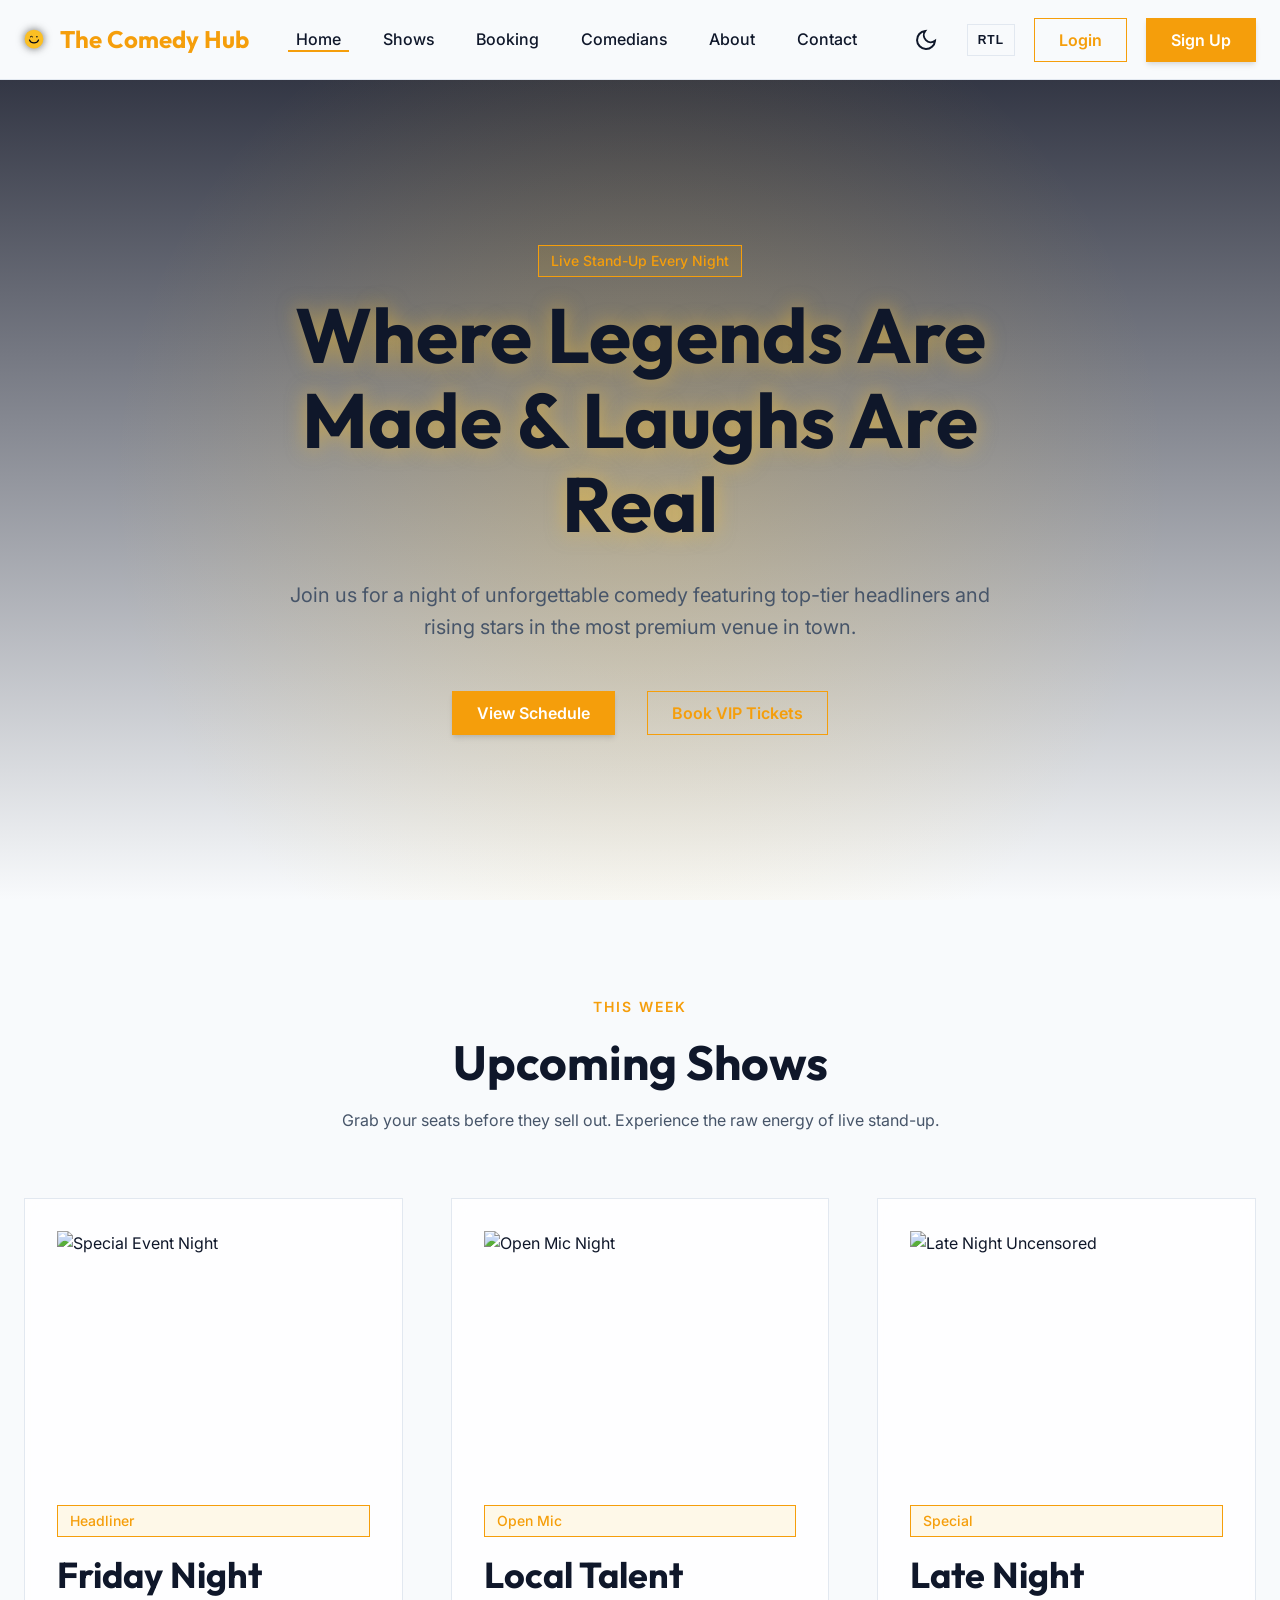
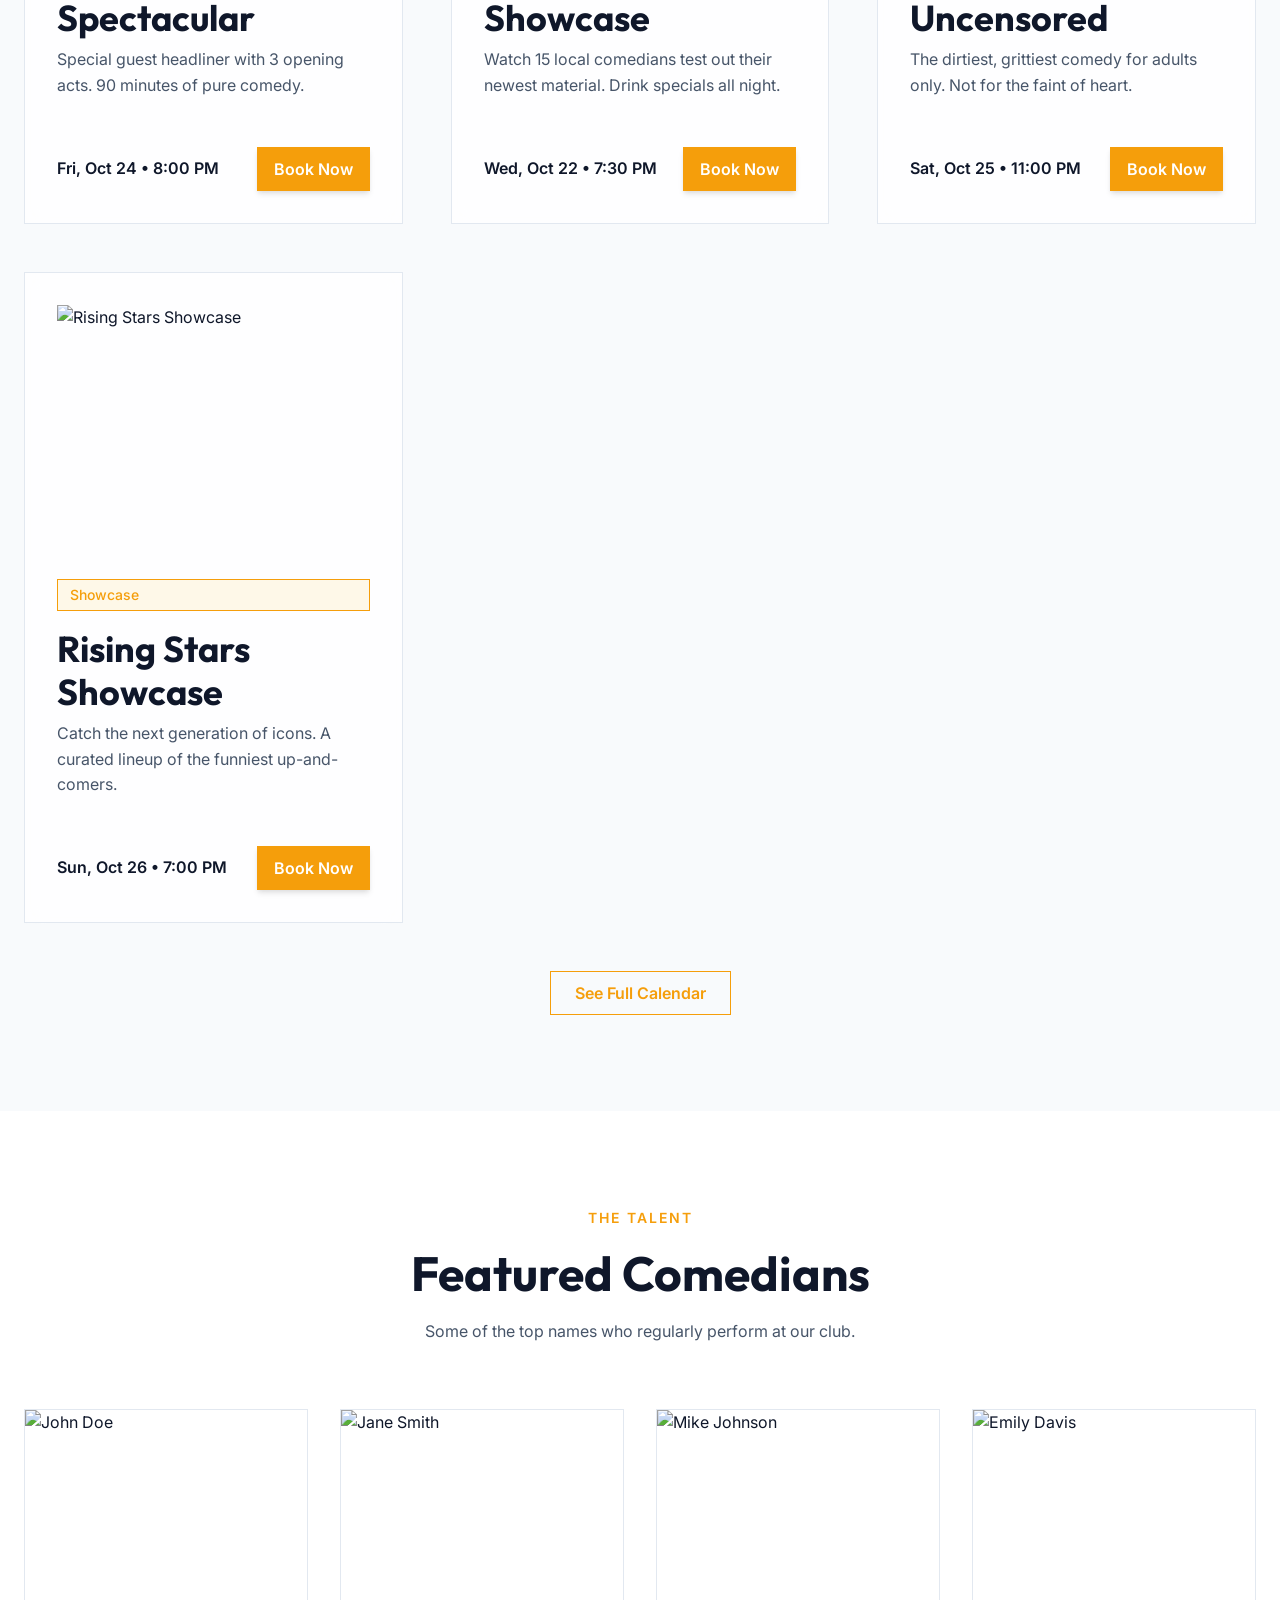
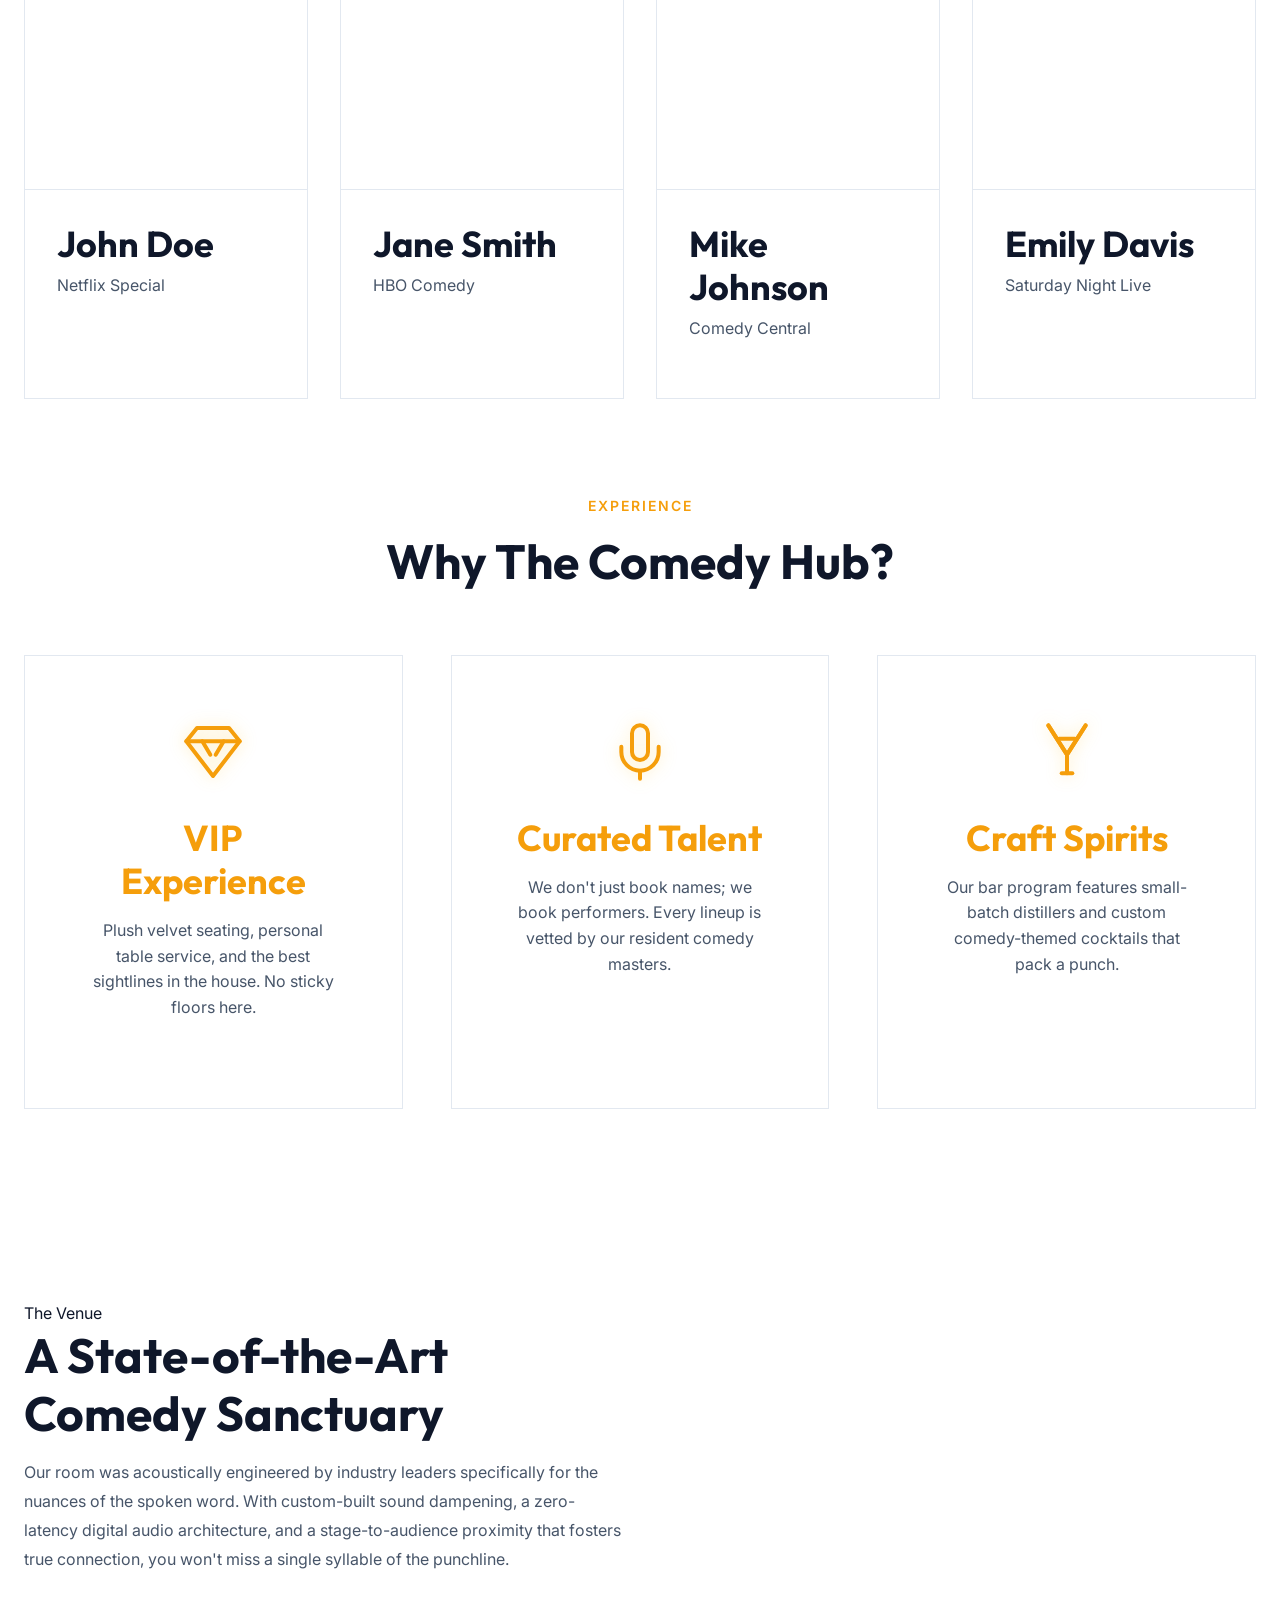
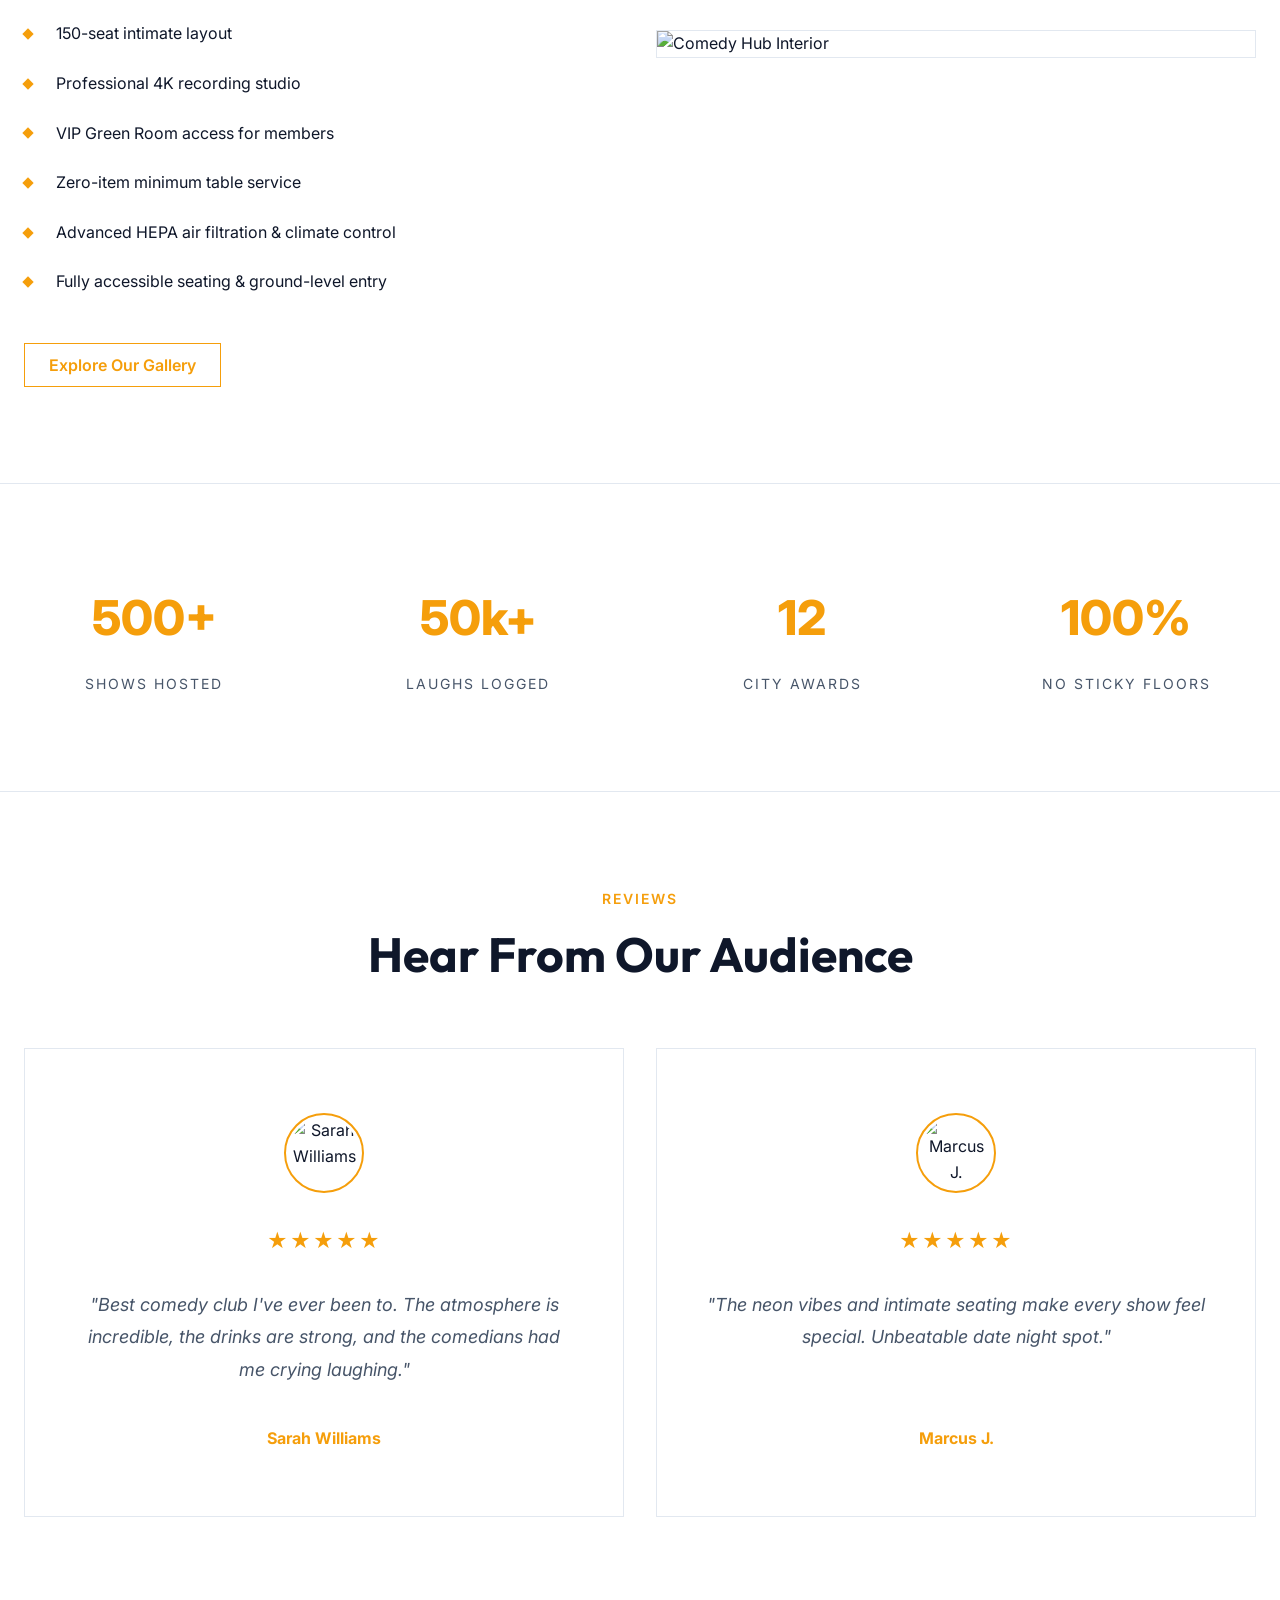
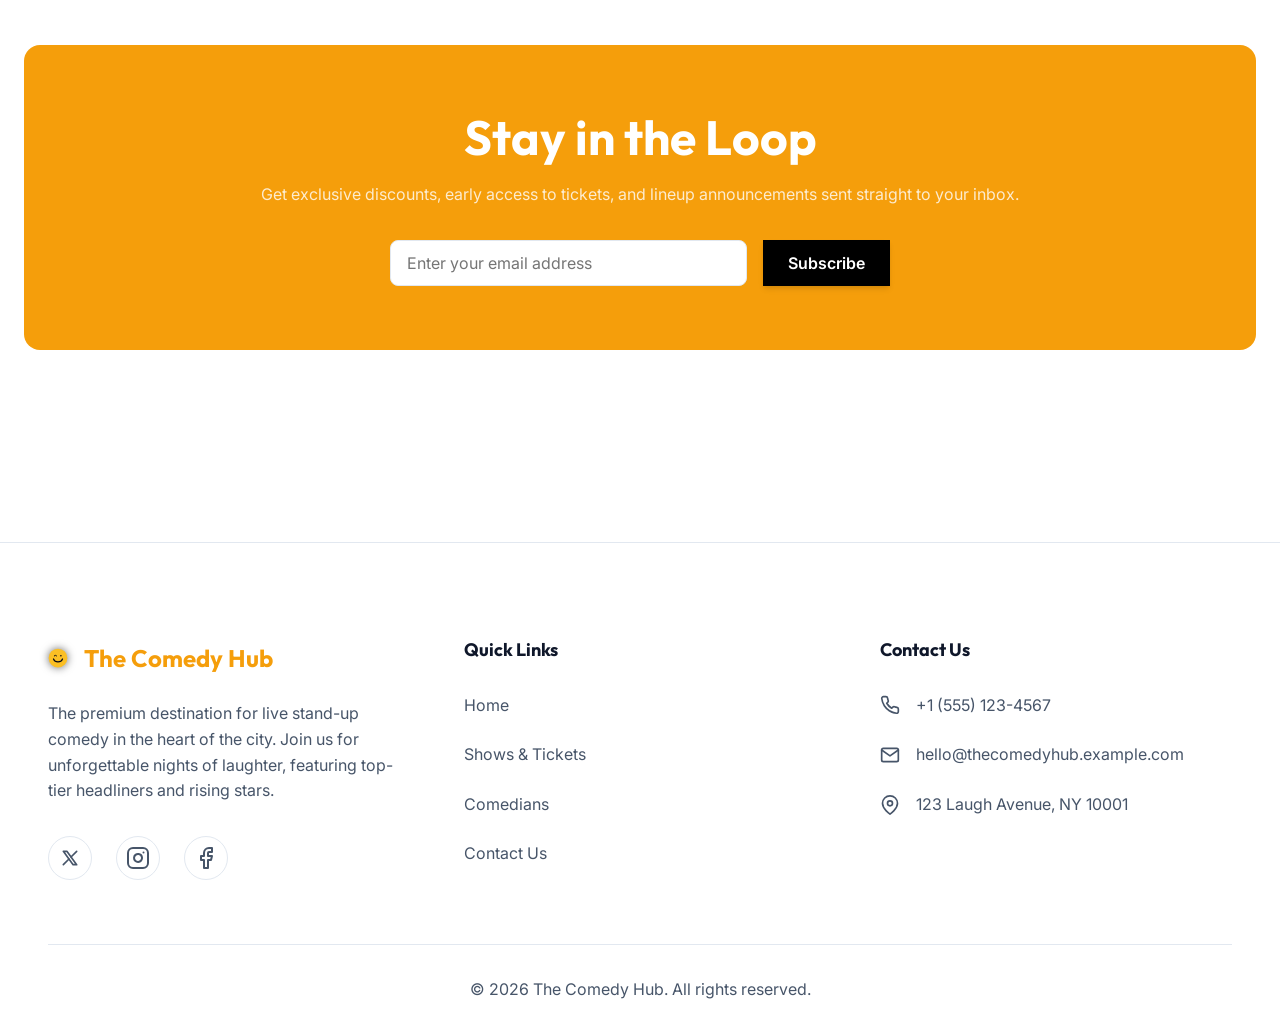
==== commit 84e76e05: "about" ====
--- a/index.html
+++ b/index.html
@@ -221,7 +221,22 @@
 
         .newsletter-form input {
             flex: 1;
-            min-width: 250px;
+            min-width: 150px;
+        }
+
+        @media (max-width: 576px) {
+            .newsletter-section {
+                padding: var(--space-6) var(--space-4);
+            }
+
+            .newsletter-form {
+                flex-direction: column;
+            }
+
+            .newsletter-form input {
+                width: 100%;
+                min-width: 0;
+            }
         }
     </style>
 </head>
@@ -239,11 +254,10 @@
 
             <nav class="nav-menu" aria-label="Main Navigation">
                 <div class="nav-item"><a href="index.html" class="nav-link active">Home</a></div>
-                <div class="nav-item"><a href="home-2.html" class="nav-link">Home 2</a></div>
-                <div class="nav-item"><a href="about.html" class="nav-link">About</a></div>
                 <div class="nav-item"><a href="shows.html" class="nav-link">Shows</a></div>
                 <div class="nav-item"><a href="booking.html" class="nav-link">Booking</a></div>
                 <div class="nav-item"><a href="comedians.html" class="nav-link">Comedians</a></div>
+                <div class="nav-item"><a href="about.html" class="nav-link">About</a></div>
                 <div class="nav-item"><a href="contact.html" class="nav-link">Contact</a></div>
                 <div class="nav-item mobile-only"><a href="login.html" class="nav-link">Login</a></div>
                 <div class="nav-item mobile-only"><a href="signup.html" class="nav-link">Sign Up</a></div>
@@ -334,6 +348,20 @@
                         <div
                             style="display: flex; justify-content: space-between; align-items: center; margin-top: var(--space-3);">
                             <div style="font-weight: 600;">Sat, Oct 25 • 11:00 PM</div>
+                            <a href="booking.html" class="btn btn-primary" style="padding: 0.5rem 1rem;">Book Now</a>
+                        </div>
+                    </article>
+
+                    <!-- Show Card 4 -->
+                    <article class="card">
+                        <img src="https://images.pexels.com/photos/1105666/pexels-photo-1105666.jpeg"
+                            alt="Rising Stars Showcase" class="card-img-top skeleton" loading="lazy">
+                        <span class="tag">Showcase</span>
+                        <h3 class="card-title">Rising Stars Showcase</h3>
+                        <p class="card-text">Catch the next generation of icons. A curated lineup of the funniest up-and-comers.</p>
+                        <div
+                            style="display: flex; justify-content: space-between; align-items: center; margin-top: var(--space-3);">
+                            <div style="font-weight: 600;">Sun, Oct 26 • 7:00 PM</div>
                             <a href="booking.html" class="btn btn-primary" style="padding: 0.5rem 1rem;">Book Now</a>
                         </div>
                     </article>
@@ -614,8 +642,8 @@
     <!-- Footer -->
     <footer class="footer">
         <div class="container">
-            <div
-                style="display: grid; grid-template-columns: repeat(auto-fit, minmax(280px, 1fr)); gap: var(--space-6); margin-bottom: var(--space-6);">
+        <div class="container">
+            <div class="footer-grid">
 
                 <!-- Brand & Description -->
                 <div>
--- a/assets/css/variables.css
+++ b/assets/css/variables.css
@@ -38,17 +38,17 @@
   --space-16: 8rem;     /* 128px */
   
   /* Border Radius */
-  --radius-sm: 0;
-  --radius-md: 0;
-  --radius-lg: 0;
-  --radius-full: 0;
+  --radius-sm: 4px;
+  --radius-md: 8px;
+  --radius-lg: 16px;
+  --radius-full: 9999px;
 
   /* Shadows (Glassmorphism & Neon) */
-  --shadow-sm: 0 1px 2px 0 rgb(0 0 0 / 0.05);
-  --shadow-md: 0 4px 6px -1px rgb(0 0 0 / 0.1), 0 2px 4px -2px rgb(0 0 0 / 0.1);
-  --shadow-lg: 0 10px 15px -3px rgb(0 0 0 / 0.1), 0 4px 6px -4px rgb(0 0 0 / 0.1);
-  --shadow-neon: 0 0 10px rgba(251, 191, 36, 0.4), 0 0 20px rgba(251, 191, 36, 0.2);
-  --shadow-neon-hover: 0 0 15px rgba(251, 191, 36, 0.6), 0 0 30px rgba(251, 191, 36, 0.4);
+  --shadow-sm: 0 1px 3px rgba(0, 0, 0, 0.12), 0 1px 2px rgba(0, 0, 0, 0.24);
+  --shadow-md: 0 4px 6px -1px rgba(0, 0, 0, 0.1), 0 2px 4px -1px rgba(0, 0, 0, 0.06);
+  --shadow-lg: 0 10px 25px -5px rgba(0, 0, 0, 0.3), 0 8px 10px -6px rgba(0, 0, 0, 0.3);
+  --shadow-neon: 0 0 10px rgba(251, 191, 36, 0.3), 0 0 20px rgba(251, 191, 36, 0.1), 0 4px 15px rgba(0, 0, 0, 0.5);
+  --shadow-neon-hover: 0 0 15px rgba(251, 191, 36, 0.5), 0 0 30px rgba(251, 191, 36, 0.3), 0 8px 30px rgba(0, 0, 0, 0.6);
 
   /* Transitions */
   --transition-fast: 150ms cubic-bezier(0.4, 0, 0.2, 1);
--- a/assets/css/components.css
+++ b/assets/css/components.css
@@ -179,6 +179,20 @@
   display: flex;
   align-items: center;
   gap: var(--space-2);
+  white-space: nowrap;
+  flex-shrink: 0;
+}
+
+@media (max-width: 480px) {
+  .nav-brand {
+    font-size: 1.15rem;
+    gap: 0.5rem;
+  }
+  
+  .logo-img {
+    width: 1.75rem;
+    height: 1.75rem;
+  }
 }
 
 .logo-img {
@@ -196,7 +210,7 @@
 
 .nav-menu {
   display: flex;
-  gap: var(--space-4);
+  gap: clamp(var(--space-2), 2vw, var(--space-4));
   align-items: center;
 }
 
@@ -238,7 +252,8 @@
 .nav-actions {
   display: flex;
   align-items: center;
-  gap: var(--space-3);
+  gap: clamp(var(--space-1), 1.5vw, var(--space-3));
+  flex-shrink: 0;
 }
 
 /* Hamburger Menu & Theme Toggle */
@@ -278,8 +293,8 @@
   transition: all var(--transition-fast);
 }
 
-/* Mobile & Tablet Breakpoints (<1024px) */
-@media (max-width: 1024px) {
+/* Mobile & Tablet Breakpoints (<1100px) */
+@media (max-width: 1100px) {
   .hamburger {
     display: flex; /* only visible below 1024px */
   }
@@ -348,7 +363,7 @@
 }
 
 .mobile-only { display: none !important; }
-@media (max-width: 1024px) { .mobile-only { display: block !important; } }
+@media (max-width: 1100px) { .mobile-only { display: block !important; } }
 
 /* Footer Links */
 .footer-link {
@@ -358,7 +373,29 @@
 }
 
 .footer-link:hover {
-  color: var(--accent) !important;
+  color: var(--accent);
+}
+
+.footer-grid {
+  display: grid;
+  grid-template-columns: repeat(auto-fit, minmax(280px, 1fr));
+  gap: var(--space-8);
+  margin-bottom: var(--space-8);
+  align-items: start;
+}
+
+@media (max-width: 768px) {
+  .footer-grid {
+    grid-template-columns: 1fr;
+    text-align: center;
+    gap: var(--space-6);
+  }
+  
+  .footer-grid div {
+    display: flex;
+    flex-direction: column;
+    align-items: center;
+  }
 }
 
 .social-icon {
--- a/assets/css/rtl.css
+++ b/assets/css/rtl.css
@@ -16,6 +16,7 @@
   margin-right: 0;
   margin-left: 0;
   flex-direction: row-reverse;
+  white-space: nowrap;
 }
 
 html[dir="rtl"] .nav-menu {
@@ -44,13 +45,14 @@
 }
 
 /* Mobile Nav */
-@media (max-width: 1024px) {
+@media (max-width: 1100px) {
   html[dir="rtl"] .nav-menu {
     left: auto;
     right: -100%;
     border-right: none;
     border-left: 1px solid var(--border);
     align-items: flex-end;
+    transition: right var(--transition-normal);
   }
   
   html[dir="rtl"] .nav-menu.active {
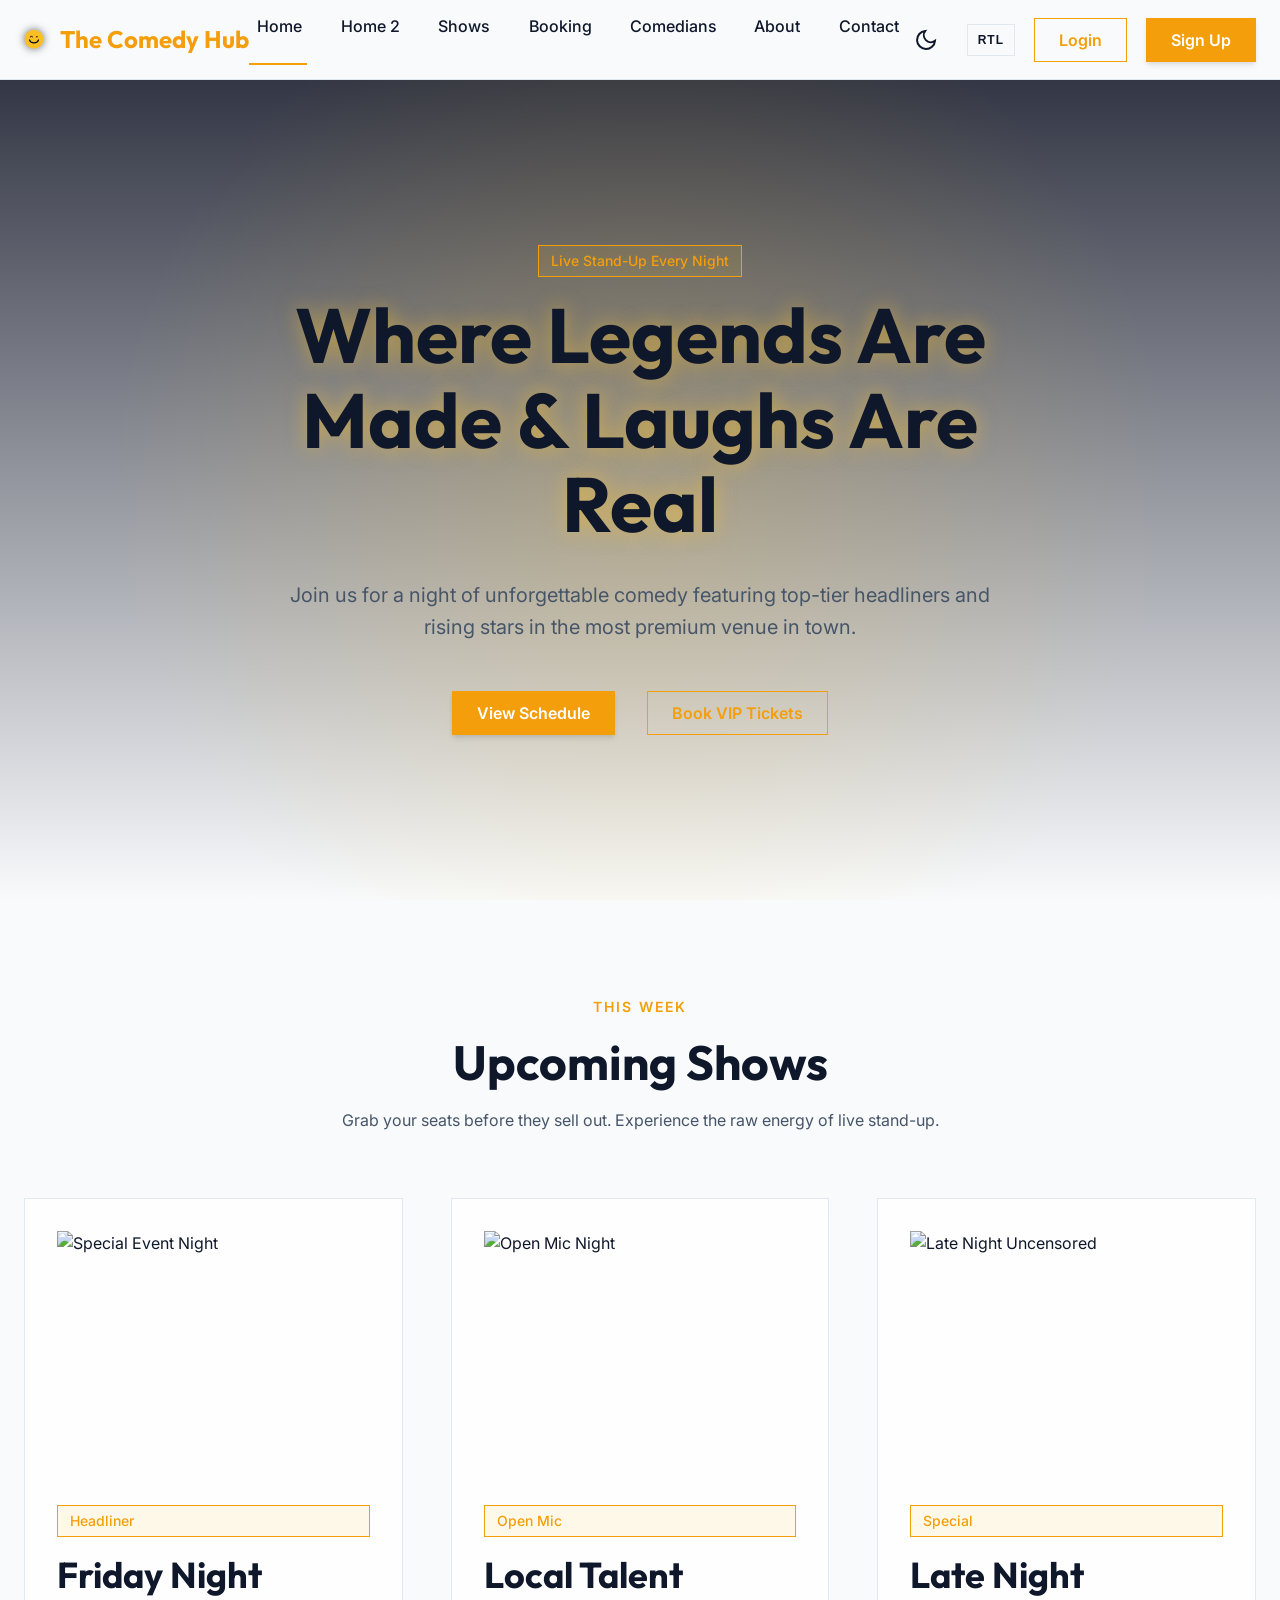
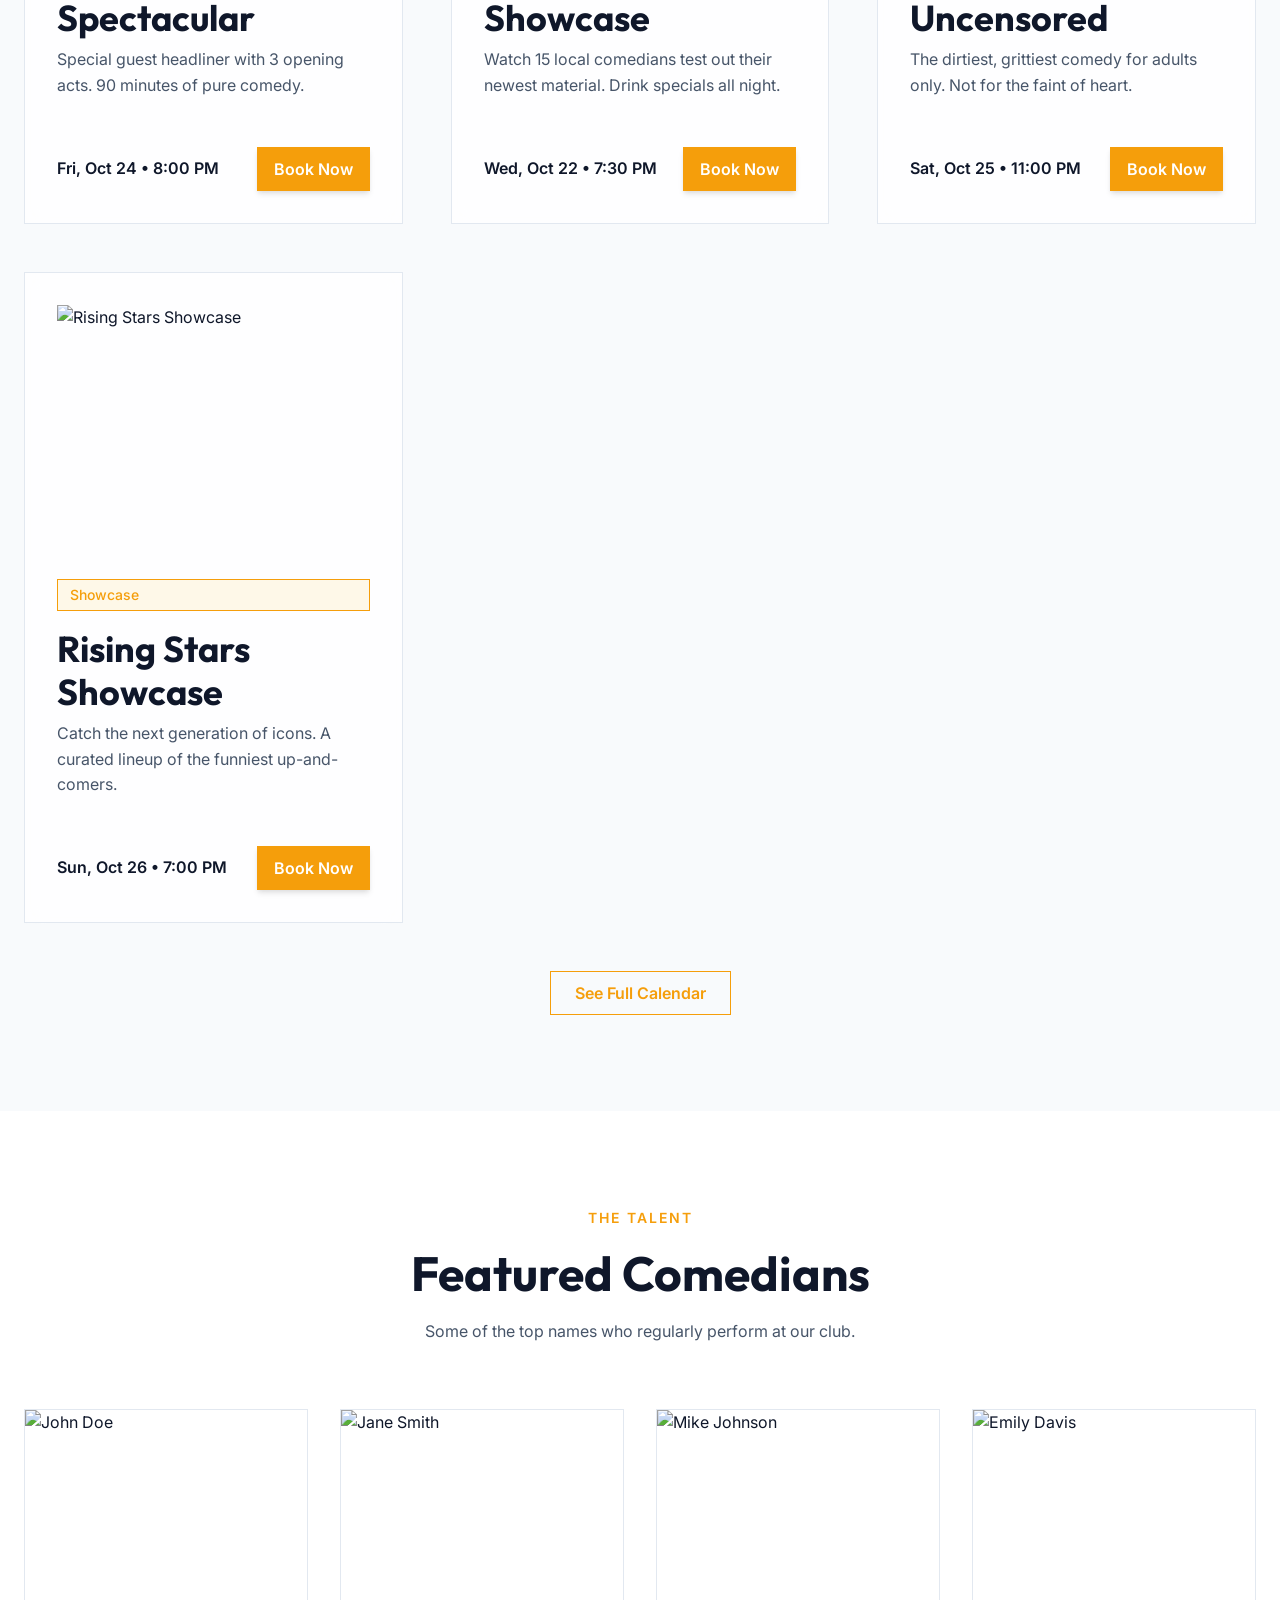
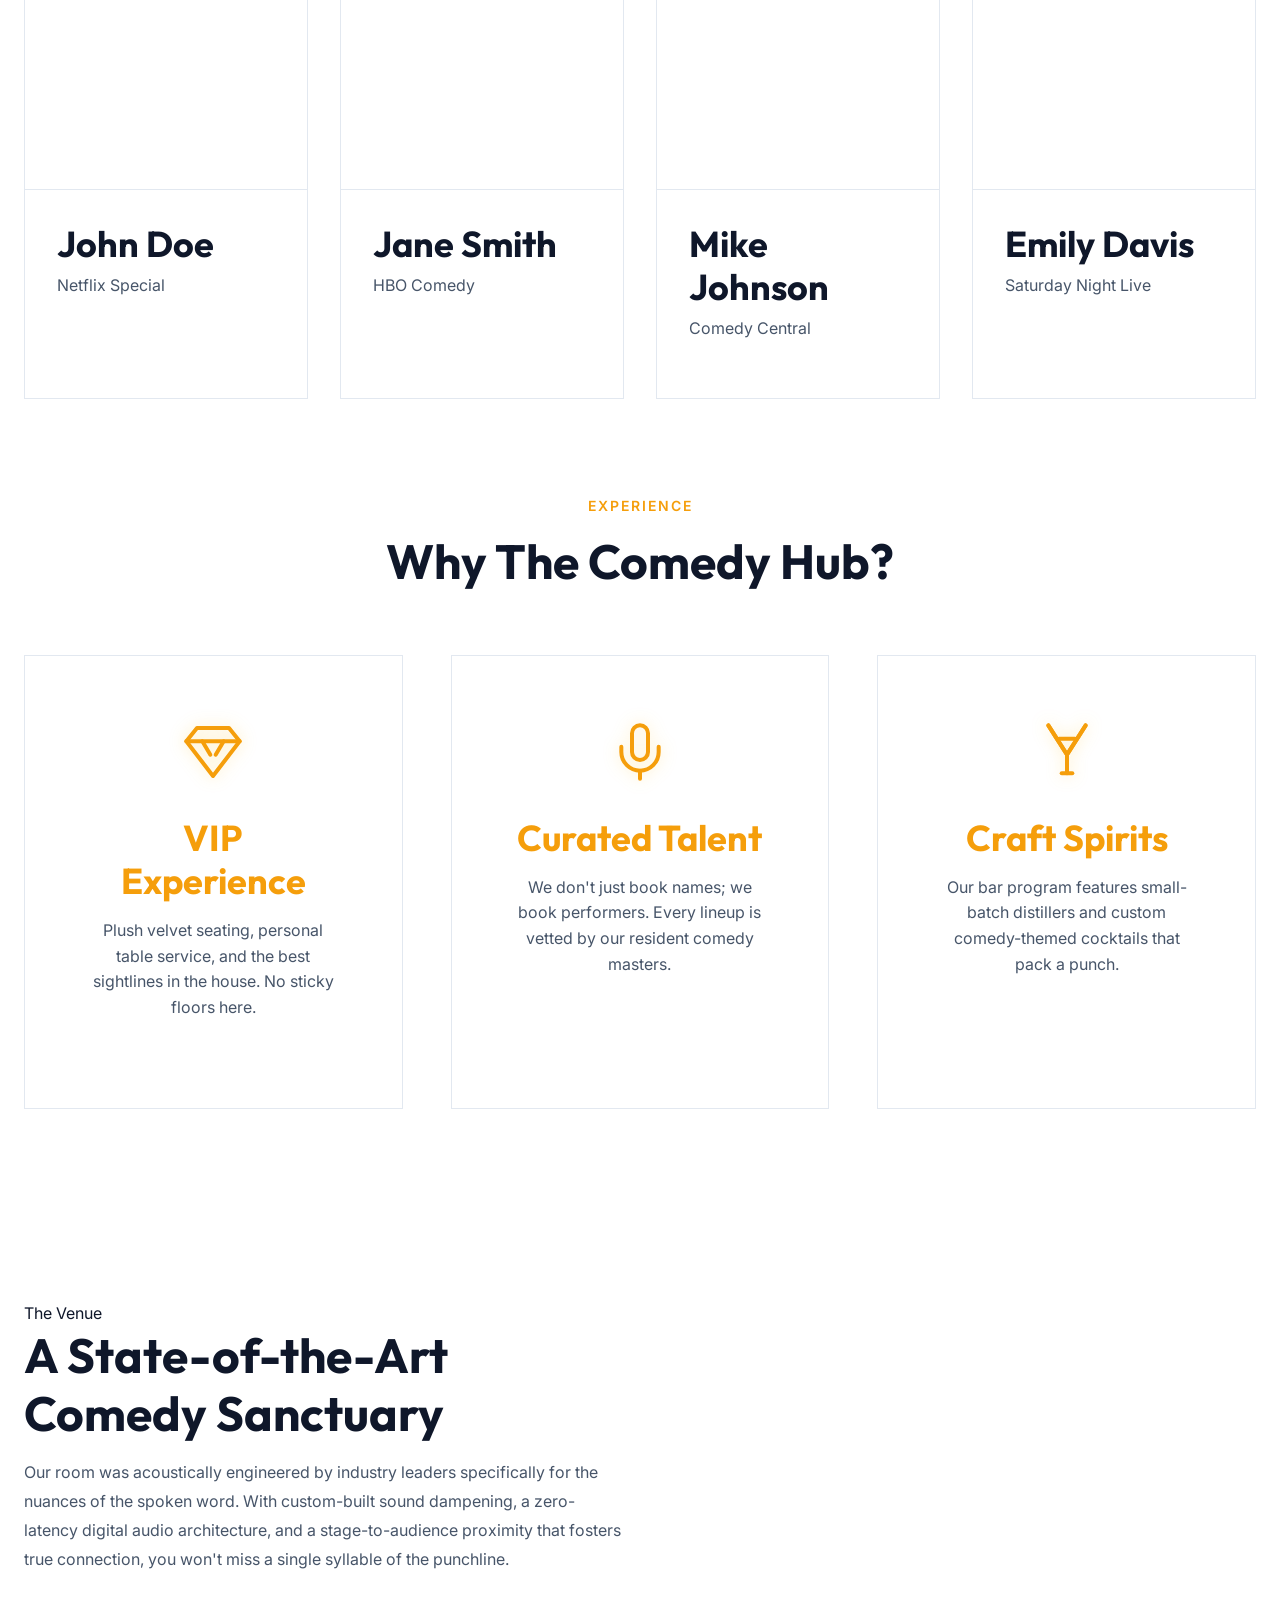
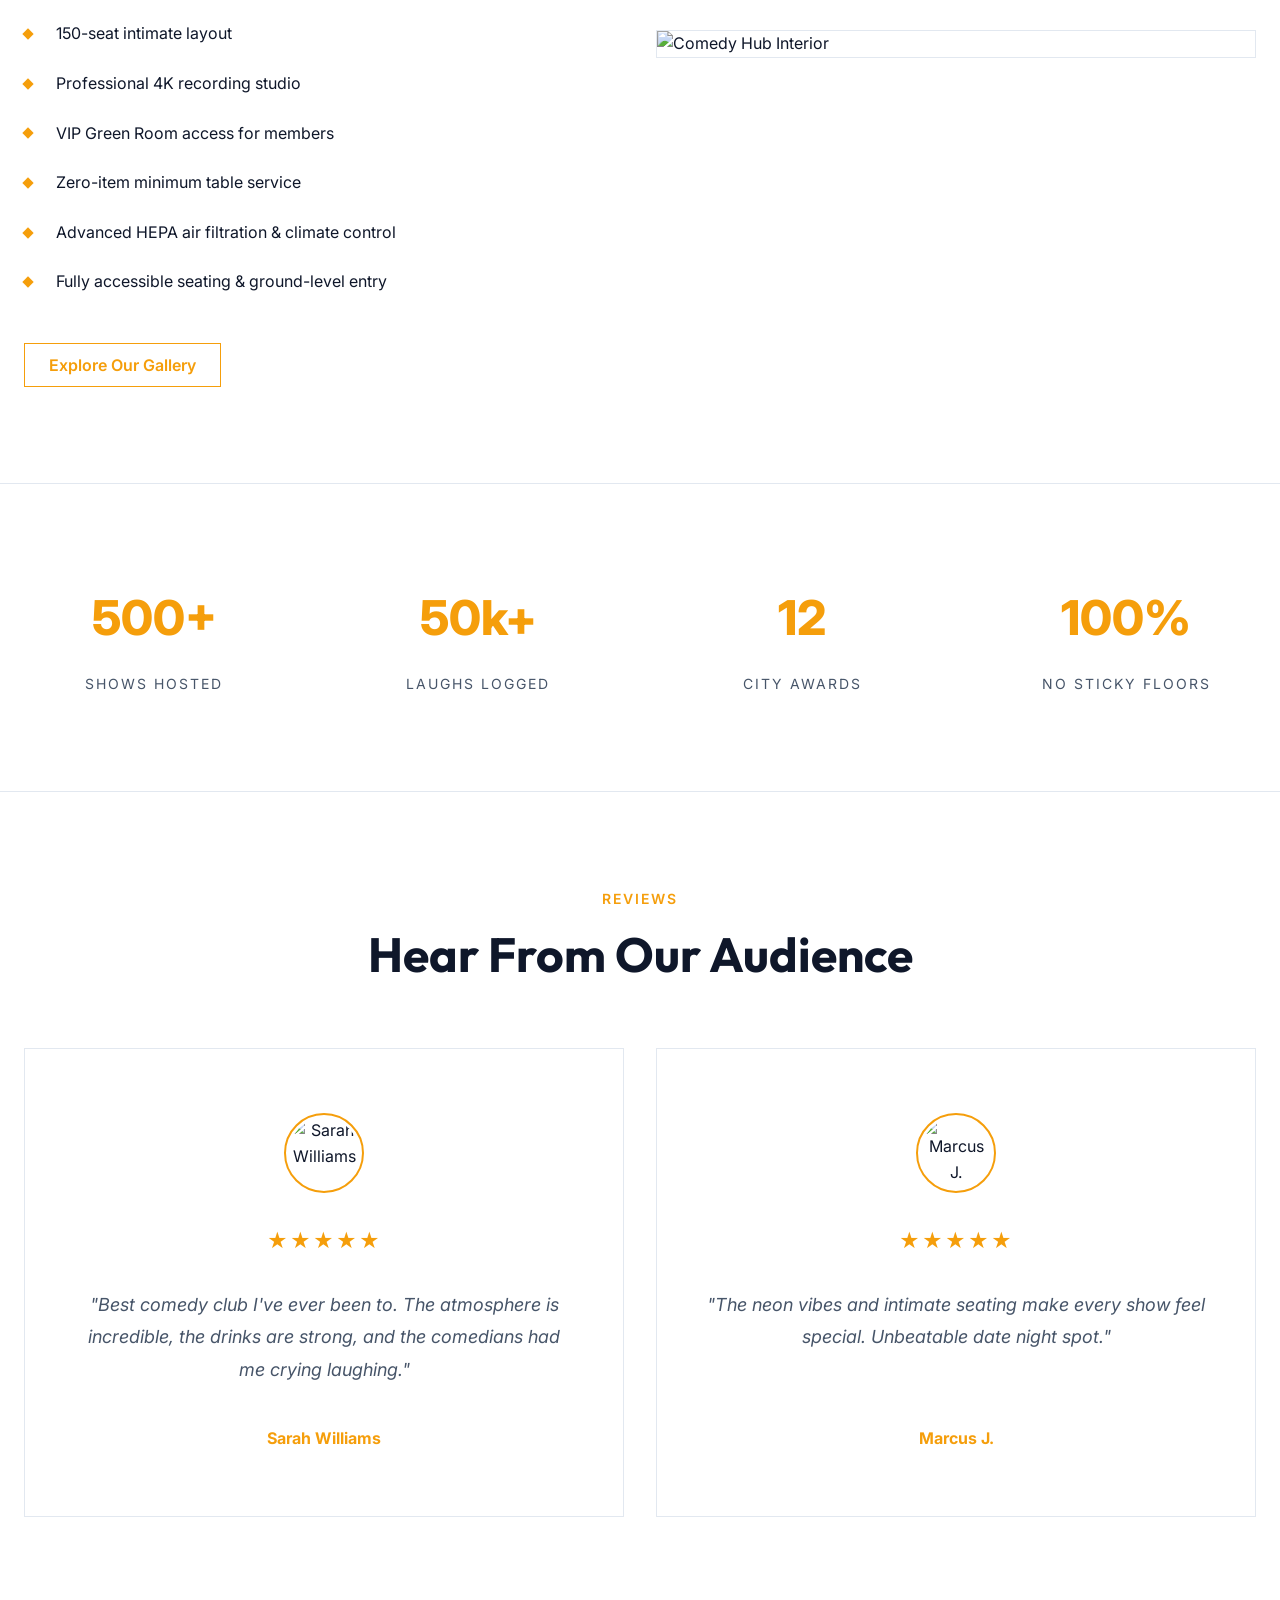
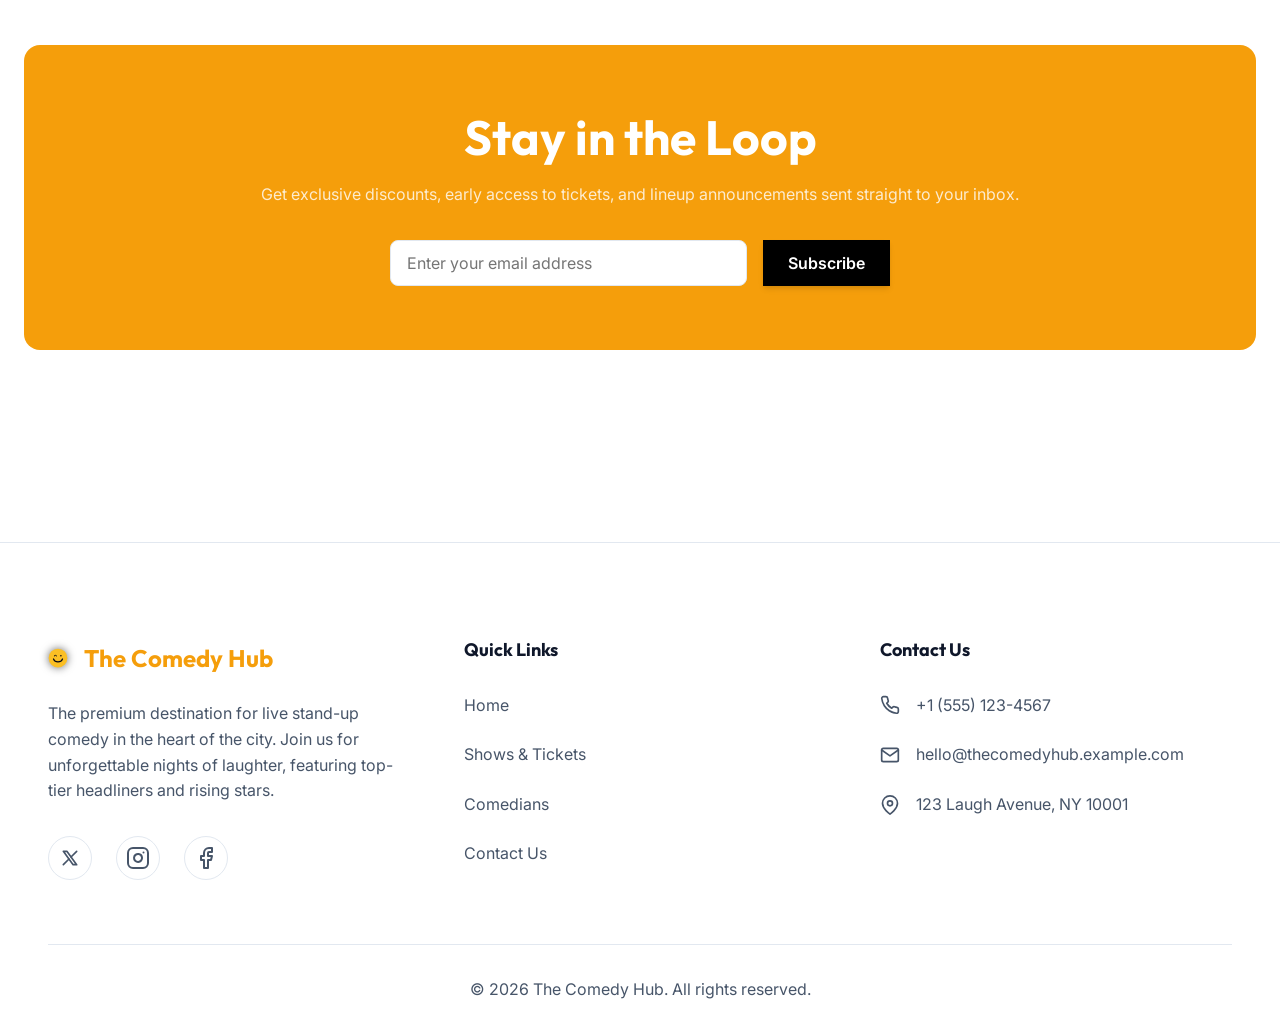
==== commit 4569fe56: "about" ====
--- a/index.html
+++ b/index.html
@@ -254,6 +254,7 @@
 
             <nav class="nav-menu" aria-label="Main Navigation">
                 <div class="nav-item"><a href="index.html" class="nav-link active">Home</a></div>
+                <div class="nav-item"><a href="home-2.html" class="nav-link">Home 2</a></div>
                 <div class="nav-item"><a href="shows.html" class="nav-link">Shows</a></div>
                 <div class="nav-item"><a href="booking.html" class="nav-link">Booking</a></div>
                 <div class="nav-item"><a href="comedians.html" class="nav-link">Comedians</a></div>
--- a/assets/css/components.css
+++ b/assets/css/components.css
@@ -176,10 +176,11 @@
   font-weight: 700;
   color: var(--accent);
   text-decoration: none;
-  display: flex;
+  display: flex !important;
+  flex-direction: row !important;
   align-items: center;
   gap: var(--space-2);
-  white-space: nowrap;
+  white-space: nowrap !important;
   flex-shrink: 0;
 }
 
@@ -307,14 +308,32 @@
     height: calc(100vh - var(--navbar-height));
     background-color: var(--bg-primary);
     border-right: 1px solid var(--border);
-    flex-direction: column;
-    padding: var(--space-4);
-    gap: var(--space-3);
+    display: flex !important;
+    flex-direction: column !important;
+    padding: var(--space-6);
+    gap: 0;
     transition: left var(--transition-normal);
     overflow-y: auto;
     box-shadow: var(--shadow-lg);
     z-index: var(--z-drawer);
-    align-items: flex-start;
+    align-items: stretch !important;
+    justify-content: flex-start !important;
+  }
+
+  .nav-item {
+    width: 100%;
+    border-bottom: 1px solid rgba(255, 255, 255, 0.05);
+  }
+
+  .nav-item:last-child {
+    border-bottom: none;
+  }
+
+  .nav-link {
+    display: block;
+    width: 100%;
+    padding: var(--space-4) 0;
+    font-size: 1.125rem;
   }
 
   .nav-menu.active {
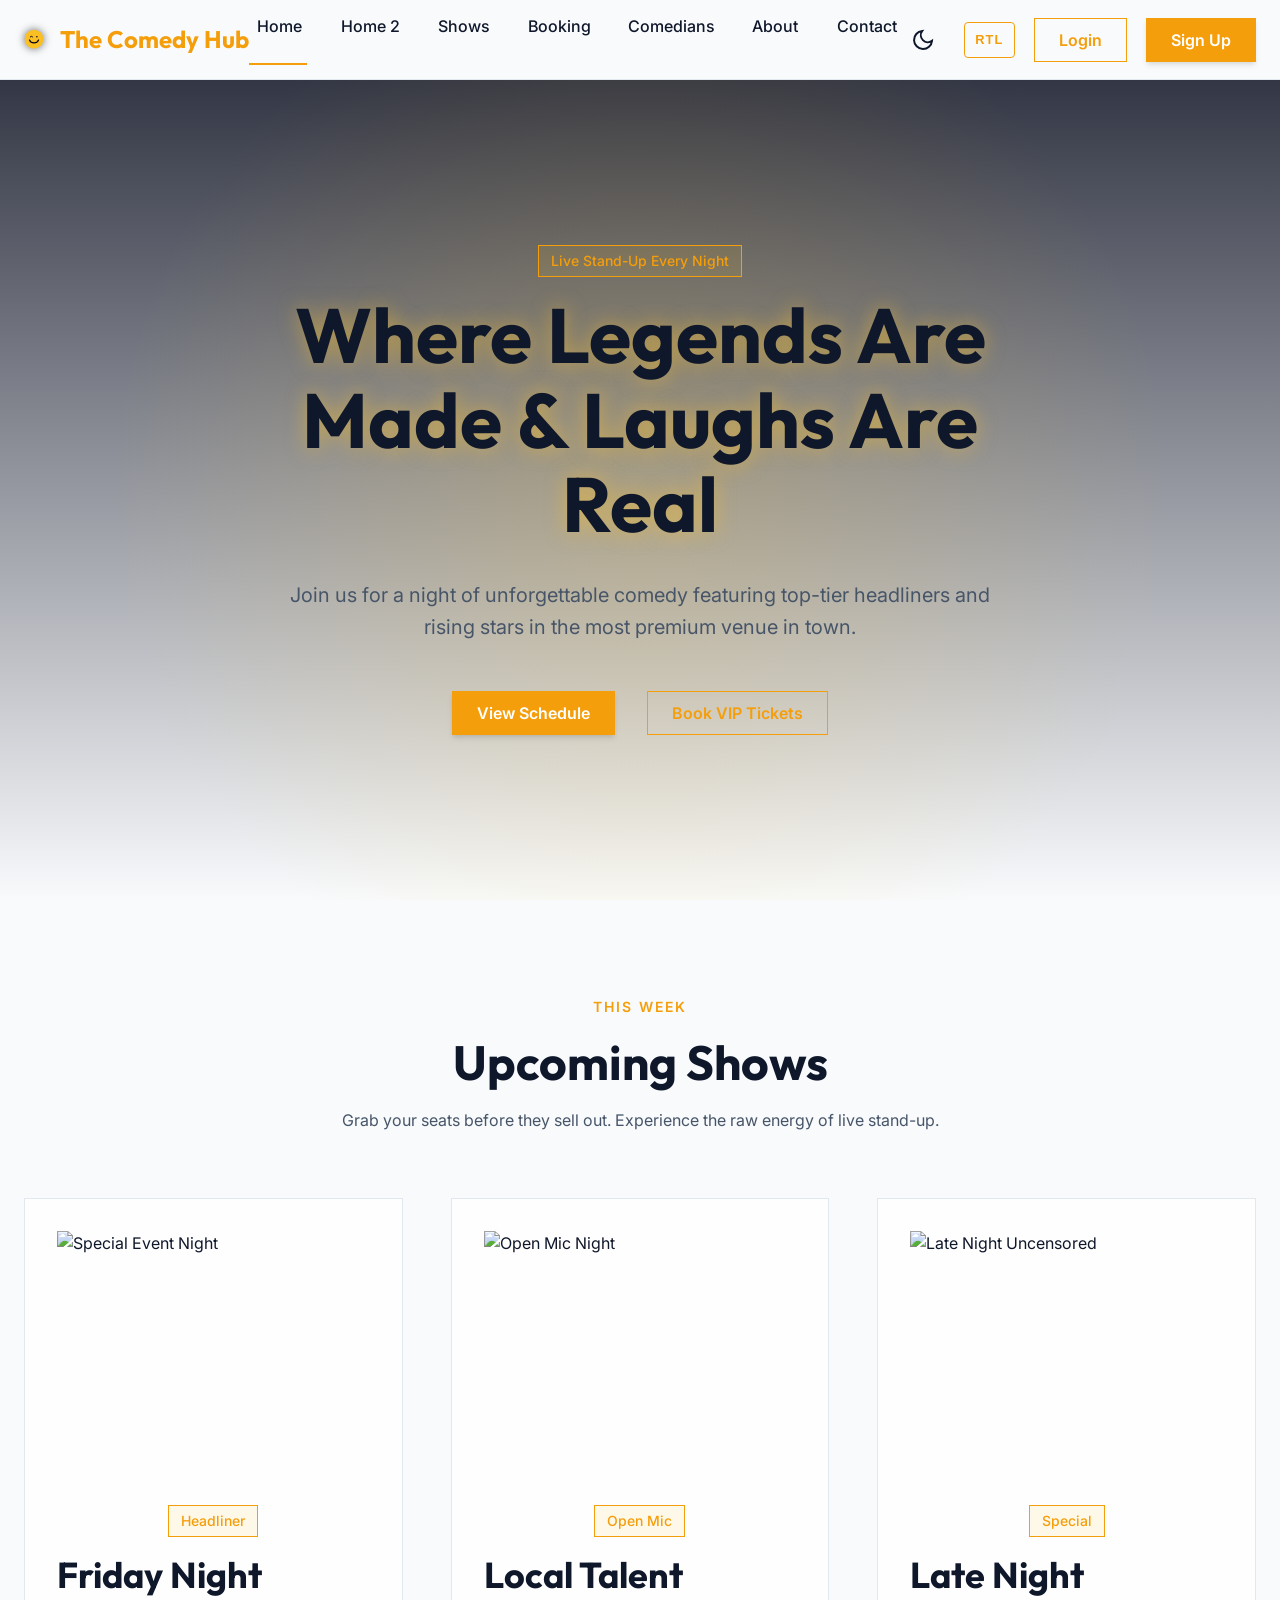
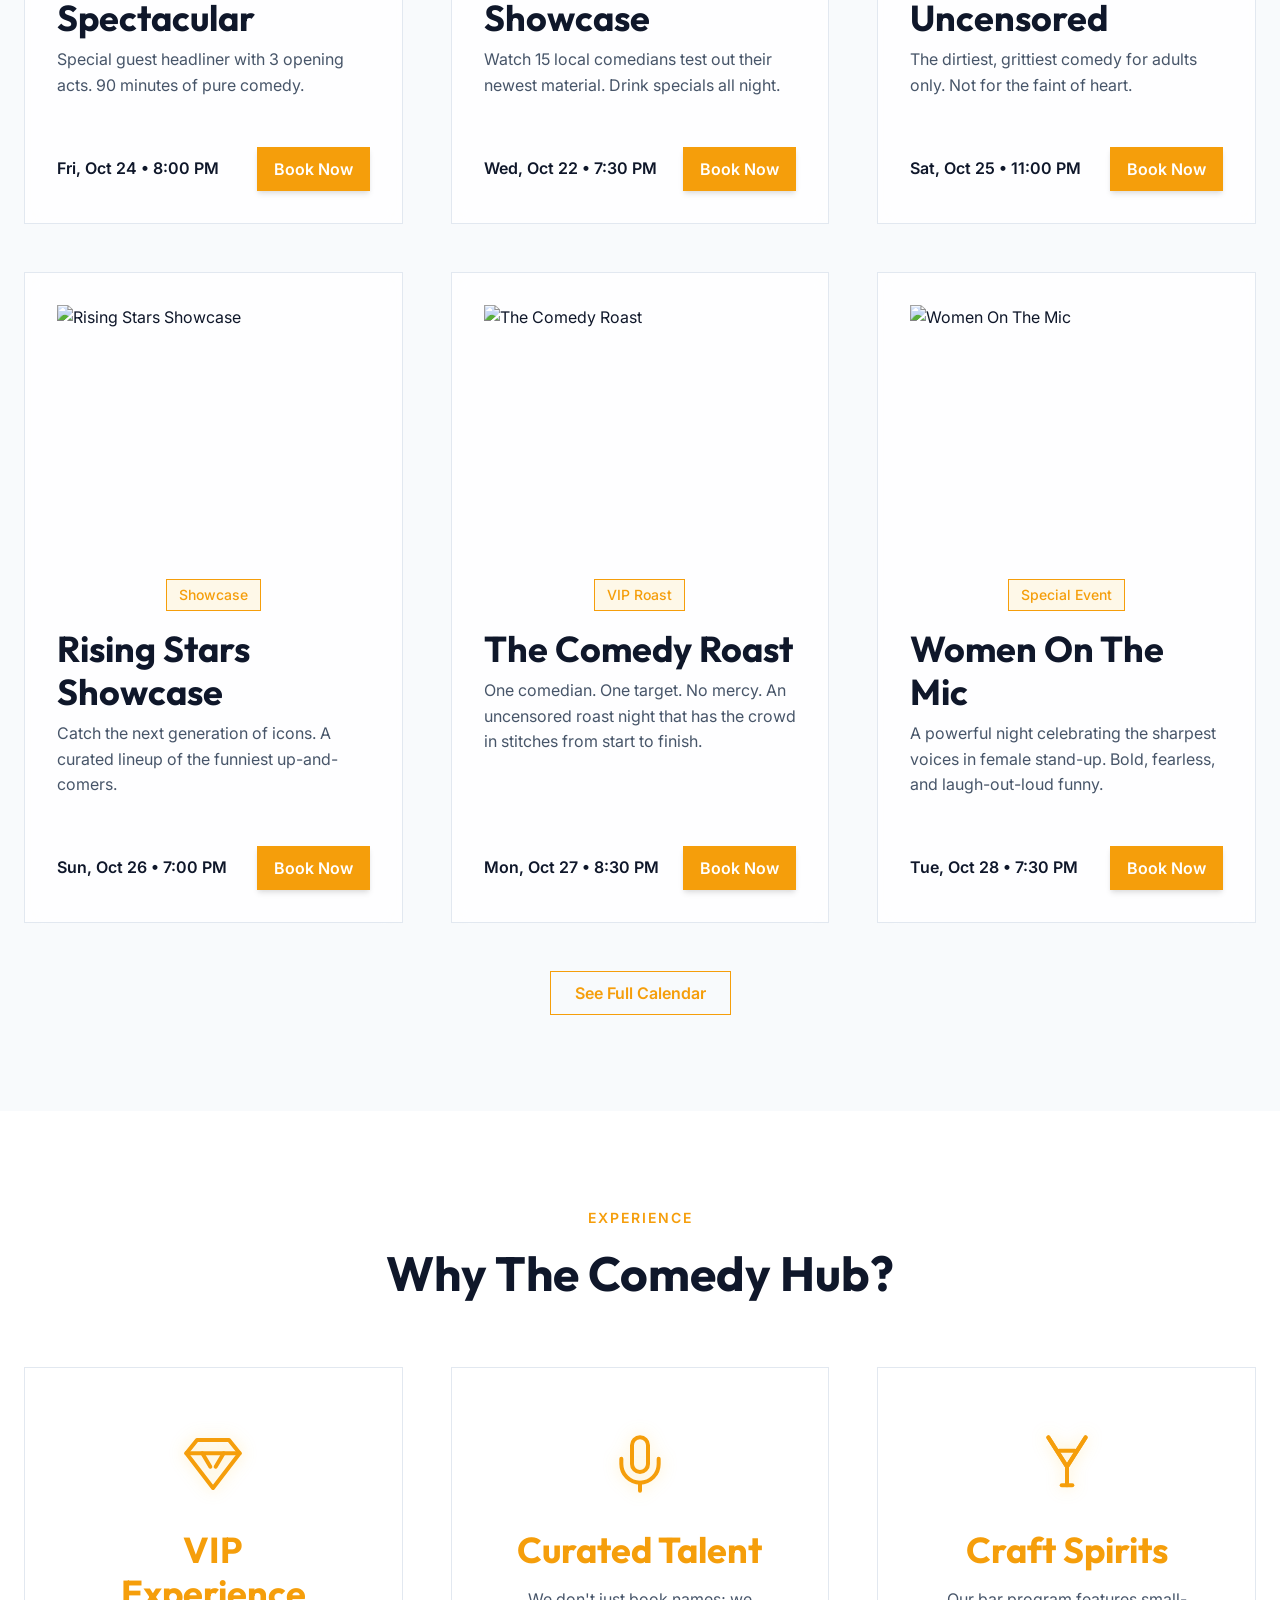
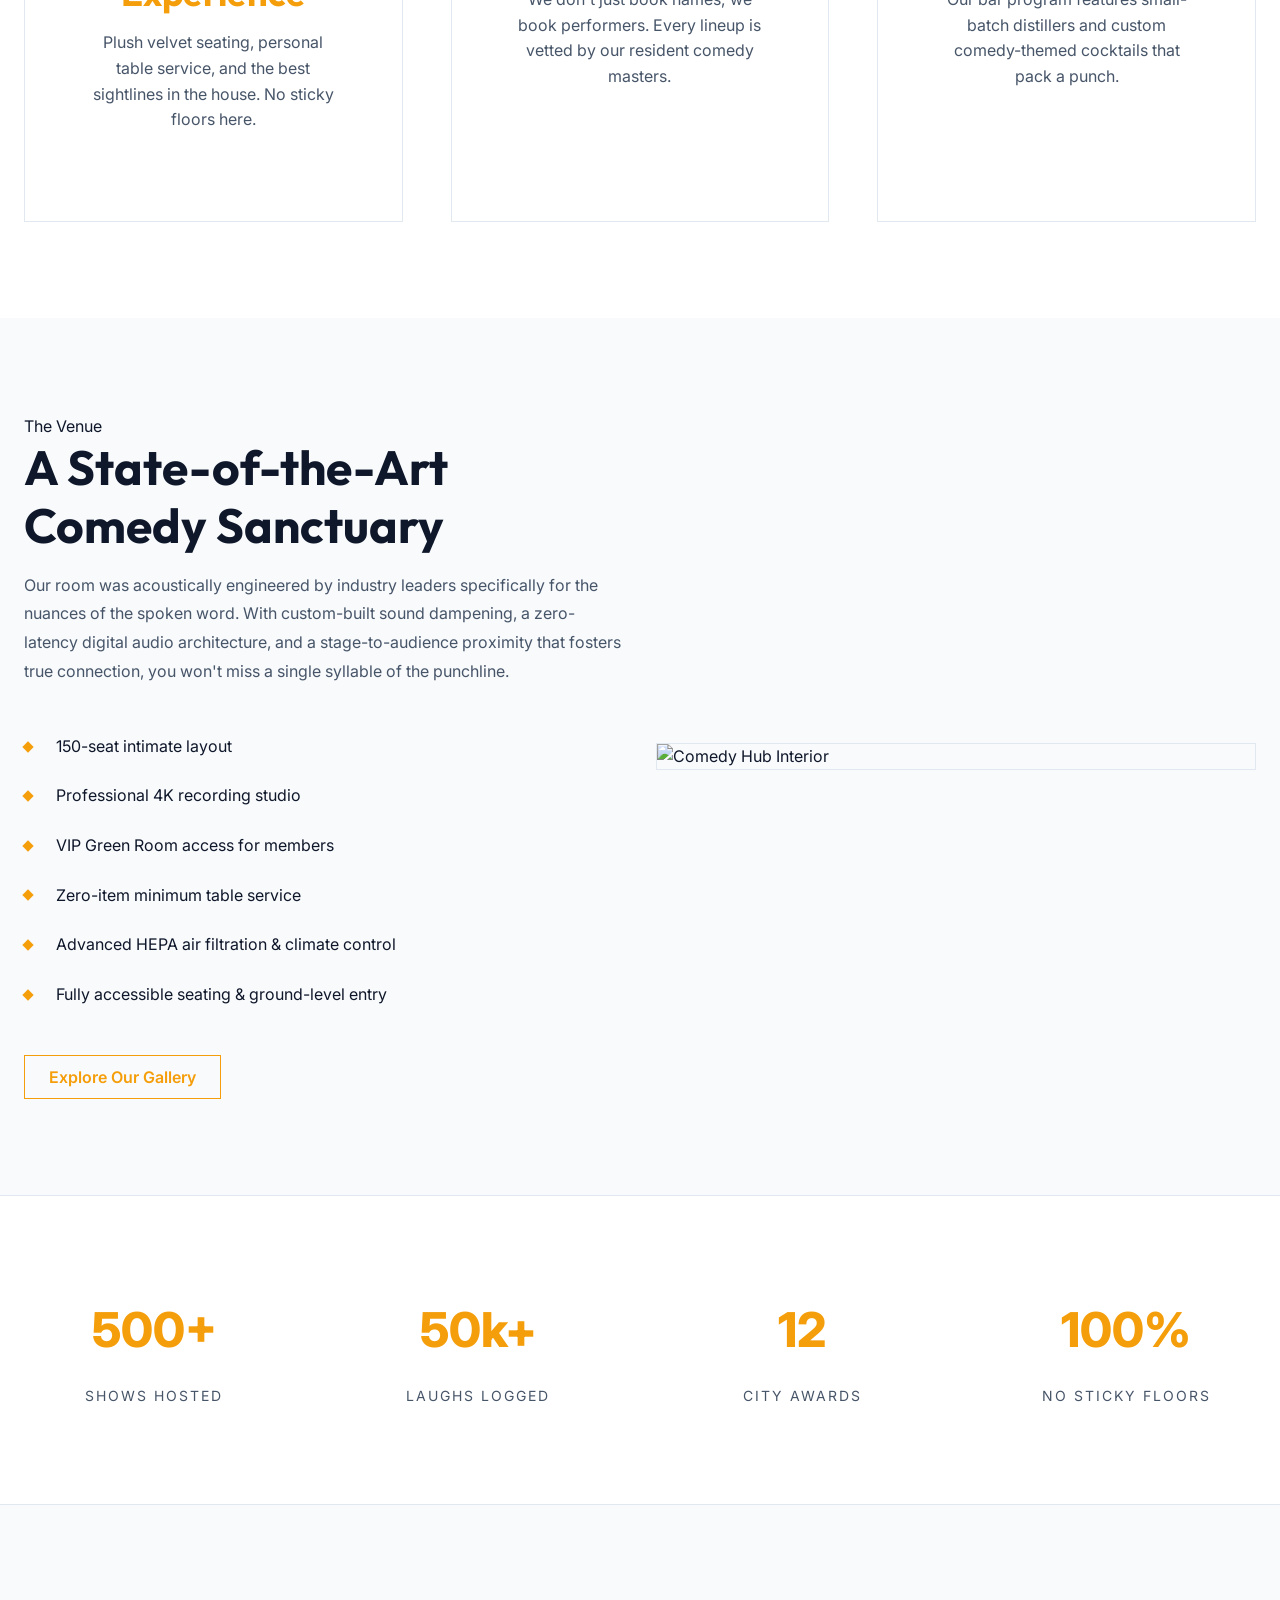
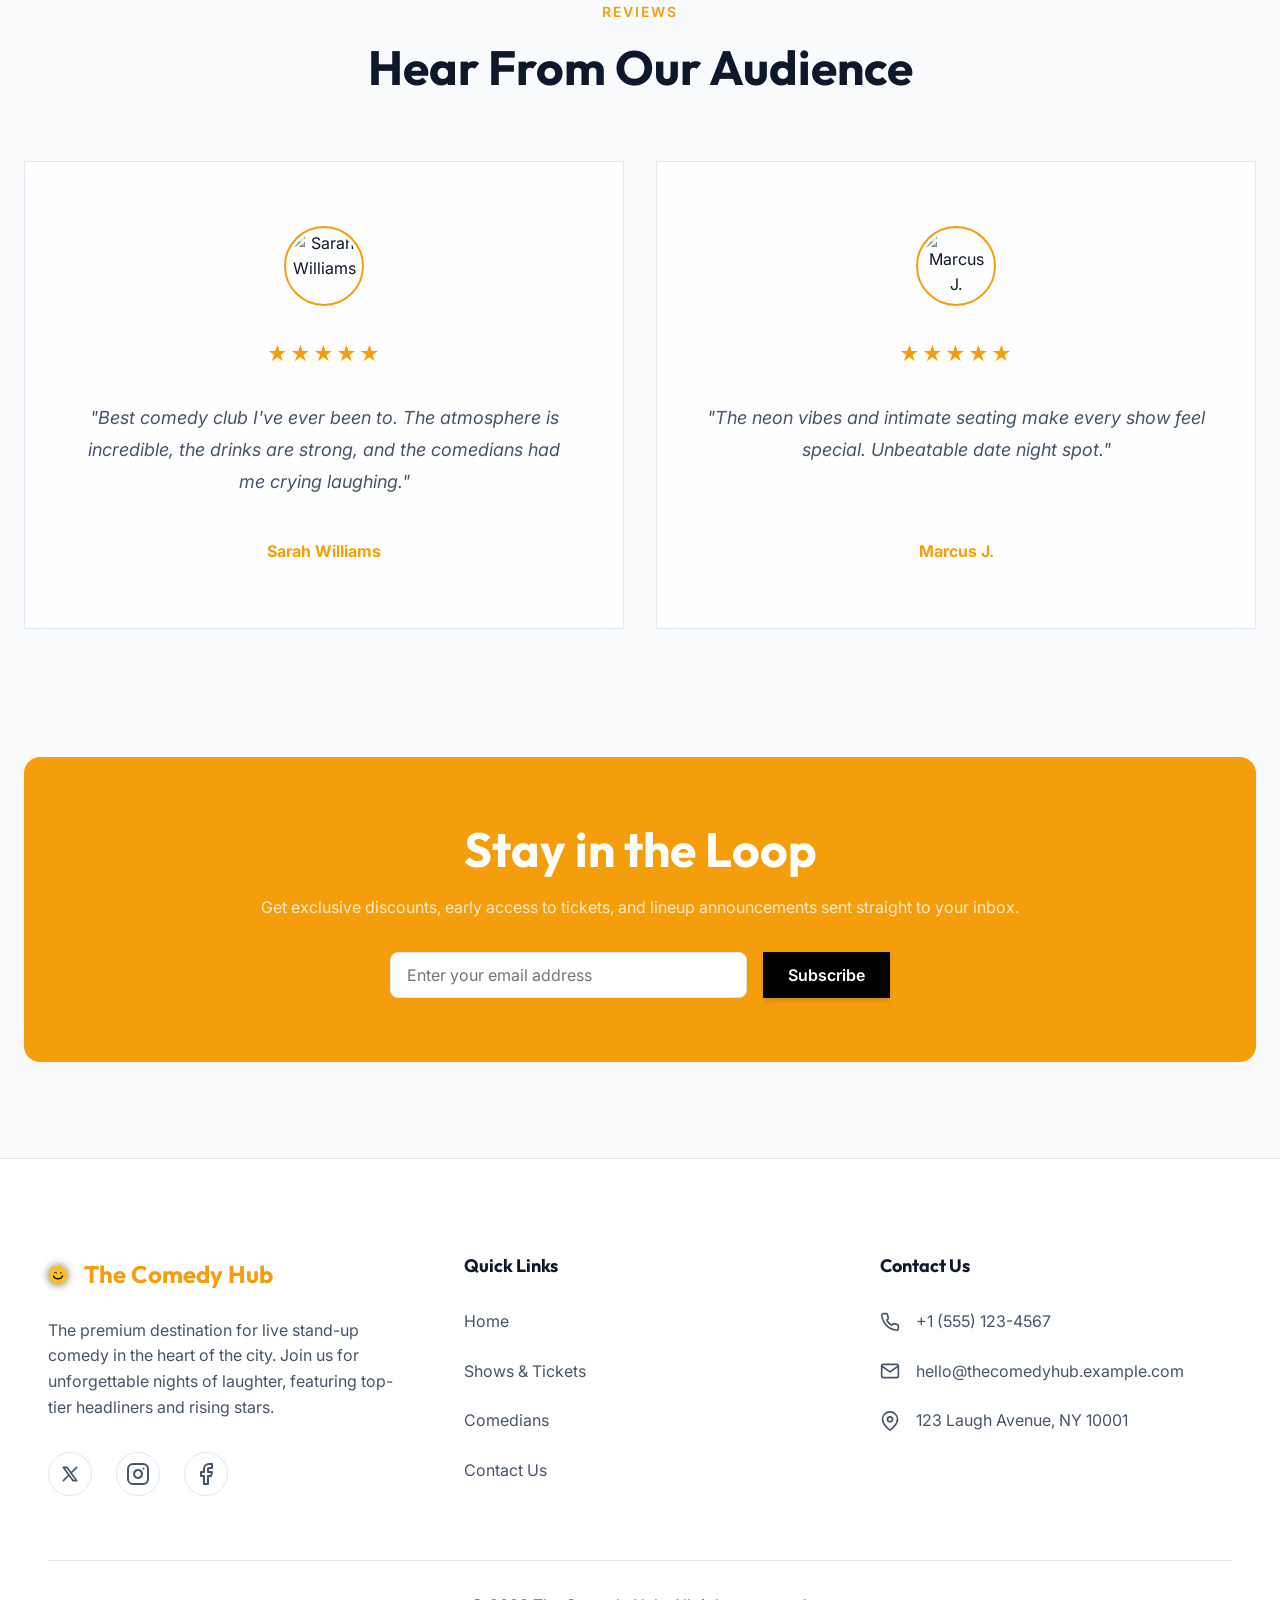
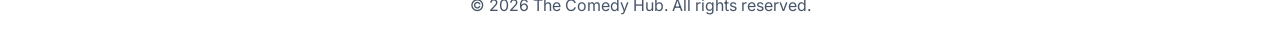
==== commit 07397035: "contact" ====
--- a/index.html
+++ b/index.html
@@ -366,6 +366,34 @@
                             <a href="booking.html" class="btn btn-primary" style="padding: 0.5rem 1rem;">Book Now</a>
                         </div>
                     </article>
+
+                    <!-- Show Card 5 -->
+                    <article class="card">
+                        <img src="https://images.pexels.com/photos/1763075/pexels-photo-1763075.jpeg"
+                            alt="The Comedy Roast" class="card-img-top skeleton" loading="lazy">
+                        <span class="tag">VIP Roast</span>
+                        <h3 class="card-title">The Comedy Roast</h3>
+                        <p class="card-text">One comedian. One target. No mercy. An uncensored roast night that has the crowd in stitches from start to finish.</p>
+                        <div
+                            style="display: flex; justify-content: space-between; align-items: center; margin-top: var(--space-3);">
+                            <div style="font-weight: 600;">Mon, Oct 27 • 8:30 PM</div>
+                            <a href="booking.html" class="btn btn-primary" style="padding: 0.5rem 1rem;">Book Now</a>
+                        </div>
+                    </article>
+
+                    <!-- Show Card 6 -->
+                    <article class="card">
+                        <img src="https://images.pexels.com/photos/2263436/pexels-photo-2263436.jpeg"
+                            alt="Women On The Mic" class="card-img-top skeleton" loading="lazy">
+                        <span class="tag">Special Event</span>
+                        <h3 class="card-title">Women On The Mic</h3>
+                        <p class="card-text">A powerful night celebrating the sharpest voices in female stand-up. Bold, fearless, and laugh-out-loud funny.</p>
+                        <div
+                            style="display: flex; justify-content: space-between; align-items: center; margin-top: var(--space-3);">
+                            <div style="font-weight: 600;">Tue, Oct 28 • 7:30 PM</div>
+                            <a href="booking.html" class="btn btn-primary" style="padding: 0.5rem 1rem;">Book Now</a>
+                        </div>
+                    </article>
                 </div>
                 <div class="text-center" style="margin-top: var(--space-6);">
                     <a href="shows.html" class="btn btn-outline">See Full Calendar</a>
@@ -373,50 +401,6 @@
             </div>
         </section>
 
-        <!-- Featured Comedians -->
-        <section class="section section-dark">
-            <div class="container">
-                <div class="section-head text-center">
-                    <span class="subtitle">The Talent</span>
-                    <h2>Featured Comedians</h2>
-                    <p>Some of the top names who regularly perform at our club.</p>
-                </div>
-
-                <div class="comedian-grid">
-                    <div class="card comedian-card">
-                        <img src="https://images.unsplash.com/photo-1507003211169-0a1dd7228f2d?auto=format&fit=crop&q=80&w=300&h=300"
-                            alt="John Doe" class="card-img-top skeleton" loading="lazy">
-                        <div class="card-body">
-                            <h3 class="card-title">John Doe</h3>
-                            <p class="card-text">Netflix Special</p>
-                        </div>
-                    </div>
-                    <div class="card comedian-card">
-                        <img src="https://images.unsplash.com/photo-1494790108377-be9c29b29330?auto=format&fit=crop&q=80&w=300&h=300"
-                            alt="Jane Smith" class="card-img-top skeleton" loading="lazy">
-                        <div class="card-body">
-                            <h3 class="card-title">Jane Smith</h3>
-                            <p class="card-text">HBO Comedy</p>
-                        </div>
-                    </div>
-                    <div class="card comedian-card">
-                        <img src="https://images.unsplash.com/photo-1506277886164-e25aa3f4ef7f?auto=format&fit=crop&q=80&w=300&h=300"
-                            alt="Mike Johnson" class="card-img-top skeleton" loading="lazy">
-                        <div class="card-body">
-                            <h3 class="card-title">Mike Johnson</h3>
-                            <p class="card-text">Comedy Central</p>
-                        </div>
-                    </div>
-                    <div class="card comedian-card">
-                        <img src="https://images.unsplash.com/photo-1544005313-94ddf0286df2?auto=format&fit=crop&q=80&w=300&h=300"
-                            alt="Emily Davis" class="card-img-top skeleton" loading="lazy">
-                        <div class="card-body">
-                            <h3 class="card-title">Emily Davis</h3>
-                            <p class="card-text">Saturday Night Live</p>
-                        </div>
-                    </div>
-                </div>
-            </div>
             <!-- Why Choose Us / Unique Features -->
             <section class="section section-dark">
                 <div class="container">
--- a/assets/css/components.css
+++ b/assets/css/components.css
@@ -177,7 +177,7 @@
   color: var(--accent);
   text-decoration: none;
   display: flex !important;
-  flex-direction: row !important;
+  flex-direction: row;
   align-items: center;
   gap: var(--space-2);
   white-space: nowrap !important;
@@ -375,6 +375,9 @@
   font-size: 0.875rem;
   font-weight: 500;
   margin-bottom: var(--space-2);
+  text-align: center;
+  align-self: center;
+  width: fit-content;
 }
 
 @media (max-width: 1024px) {
--- a/assets/css/rtl.css
+++ b/assets/css/rtl.css
@@ -1,153 +1,197 @@
-/* RTL Suppport */
+/* ==========================================================
+   RTL (Right-To-Left) Stylesheet
+   Triggered by: html[dir="rtl"]
+   Applied by JS via syncRTL() in main.js
+   ========================================================== */
+
+/* --- Base Direction --- */
 html[dir="rtl"] {
-  direction: rtl;
+  direction: rtl !important;
 }
 
 html[dir="rtl"] body {
-  text-align: right;
+  direction: rtl !important;
+  text-align: right !important;
 }
 
-/* Header & Nav */
+/* ==========================================================
+   HEADER & NAVIGATION (Desktop)
+   ========================================================== */
+
+/* Flip the navbar row: logo on right, nav links in middle, actions on left */
 html[dir="rtl"] .navbar {
-  flex-direction: row-reverse;
+  flex-direction: row-reverse !important;
 }
 
+/* Flip the brand so logo appears on the right side */
 html[dir="rtl"] .nav-brand {
-  margin-right: 0;
-  margin-left: 0;
-  flex-direction: row-reverse;
-  white-space: nowrap;
-}
-
-html[dir="rtl"] .nav-menu {
-  flex-direction: row-reverse;
-  gap: var(--space-4);
+  flex-direction: row-reverse !important;
 }
 
 html[dir="rtl"] .nav-brand img {
-  margin-right: 0;
-  margin-left: 0.75rem;
+  margin-left: 0.75rem !important;
+  margin-right: 0 !important;
 }
 
-html[dir="rtl"] .nav-link.dropdown-toggle::after {
-  margin-left: 0;
-  margin-right: 6px;
+/* Flip the desktop nav links order */
+html[dir="rtl"] .nav-menu {
+  flex-direction: row-reverse !important;
 }
 
-html[dir="rtl"] .dropdown-menu {
-  right: auto;
-  left: 0;
-  text-align: right;
+/* Flip the actions cluster (theme, RTL, login buttons) */
+html[dir="rtl"] .nav-actions {
+  flex-direction: row-reverse !important;
 }
 
-html[dir="rtl"] .nav-actions {
-  flex-direction: row-reverse;
+/* Flip the active underline indicator to start from right */
+html[dir="rtl"] .nav-link::after {
+  left: auto !important;
+  right: 0 !important;
 }
 
-/* Mobile Nav */
+/* ==========================================================
+   MOBILE NAVIGATION (<= 1100px)
+   ========================================================== */
 @media (max-width: 1100px) {
+  /* Slide in from the RIGHT side in RTL mode */
   html[dir="rtl"] .nav-menu {
-    left: auto;
-    right: -100%;
-    border-right: none;
-    border-left: 1px solid var(--border);
-    align-items: flex-end;
-    transition: right var(--transition-normal);
+    left: auto !important;
+    right: -100% !important;
+    border-right: none !important;
+    border-left: 1px solid var(--border) !important;
+    align-items: flex-end !important;
+    transition: right var(--transition-normal) !important;
+    text-align: right !important;
   }
-  
+
   html[dir="rtl"] .nav-menu.active {
-    right: 0;
+    right: 0 !important;
+    left: auto !important;
   }
 
   html[dir="rtl"] .nav-link {
-    text-align: right;
-    width: 100%;
+    text-align: right !important;
+    width: 100% !important;
   }
 }
 
-/* Sections & Components */
-html[dir="rtl"] .section-head.text-center {
-  text-align: center; /* Keep section headers centered as per design */
+/* ==========================================================
+   SECTIONS & CARDS
+   ========================================================== */
+
+html[dir="rtl"] .section-head:not(.text-center) {
+  text-align: right !important;
 }
 
 html[dir="rtl"] .card {
-  text-align: right;
+  text-align: right !important;
 }
 
 html[dir="rtl"] .testimonial-card {
-  text-align: right;
+  text-align: right !important;
 }
 
+/* ==========================================================
+   FOOTER
+   ========================================================== */
+
 html[dir="rtl"] .footer li {
-  display: flex;
-  align-items: center;
-  justify-content: flex-start;
-  gap: var(--space-2);
-}
-
-html[dir="rtl"] .footer li svg {
-  margin-left: 0;
-  margin-right: 0;
+  flex-direction: row-reverse !important;
+  justify-content: flex-start !important;
 }
 
 html[dir="rtl"] .footer-link {
-  text-align: right;
-  display: inline-block;
+  text-align: right !important;
+  display: inline-block !important;
 }
 
-/* Home 1 Specifics */
+/* ==========================================================
+   HERO SECTIONS
+   ========================================================== */
+
+/* Home 1 */
 html[dir="rtl"] .hero-content {
-  text-align: right;
+  text-align: right !important;
 }
 
-/* Home 2 Specifics */
+/* Home 2 split-screen hero */
 html[dir="rtl"] .hero-split {
-  flex-direction: row-reverse;
+  flex-direction: row-reverse !important;
 }
 
 html[dir="rtl"] .hero-split-content {
   margin-left: 0 !important;
   margin-right: auto !important;
-  text-align: right;
+  text-align: right !important;
 }
 
-/* Buttons & Elements */
+/* ==========================================================
+   BUTTONS & MISC
+   ========================================================== */
+
 html[dir="rtl"] .btn svg {
-  margin-left: 0;
-  margin-right: 0.5rem;
-  transform: scaleX(-1);
+  margin-left: 0 !important;
+  margin-right: 0.5rem !important;
+  transform: scaleX(-1) !important;
 }
 
 html[dir="rtl"] .tag {
-    text-align: right;
+  text-align: right !important;
 }
 
+/* Scroll-to-top button flips to left side */
 html[dir="rtl"] .scroll-top-btn {
-  right: auto;
-  left: 2rem;
-}
-
-html[dir="rtl"] .scroll-top-btn {
-  right: auto;
-  left: 2rem;
-}
-
-/* Booking Page Specifics */
-html[dir="rtl"] .quantity-control {
-    flex-direction: row-reverse;
-}
-
-html[dir="rtl"] .summary-row {
-    flex-direction: row-reverse;
-}
-
-html[dir="rtl"] .progress-step .step-label {
-    left: 50%;
-    transform: translateX(-50%);
+  right: auto !important;
+  left: 2rem !important;
 }
 
 @media (max-width: 768px) {
   html[dir="rtl"] .scroll-top-btn {
-    left: 1.5rem;
+    left: 1.5rem !important;
+    right: auto !important;
   }
 }
+
+/* ==========================================================
+   BOOKING PAGE
+   ========================================================== */
+
+html[dir="rtl"] .quantity-control {
+  flex-direction: row-reverse !important;
+}
+
+html[dir="rtl"] .summary-row {
+  flex-direction: row-reverse !important;
+}
+
+html[dir="rtl"] .progress-step .step-label {
+  left: 50% !important;
+  transform: translateX(-50%) !important;
+}
+
+/* ==========================================================
+   RTL TOGGLE BUTTON — Active State
+   ========================================================== */
+.rtl-toggle {
+  background: transparent;
+  border: 1px solid var(--accent);
+  color: var(--accent);
+  font-weight: 700;
+  font-size: 0.8rem;
+  padding: 0.35rem 0.65rem;
+  border-radius: 4px;
+  cursor: pointer;
+  transition: all var(--transition-fast);
+  min-height: 36px;
+}
+
+.rtl-toggle:hover {
+  background-color: var(--accent);
+  color: #000;
+}
+
+.rtl-toggle.active {
+  background-color: var(--accent) !important;
+  color: #000 !important;
+  box-shadow: var(--shadow-glow);
+}
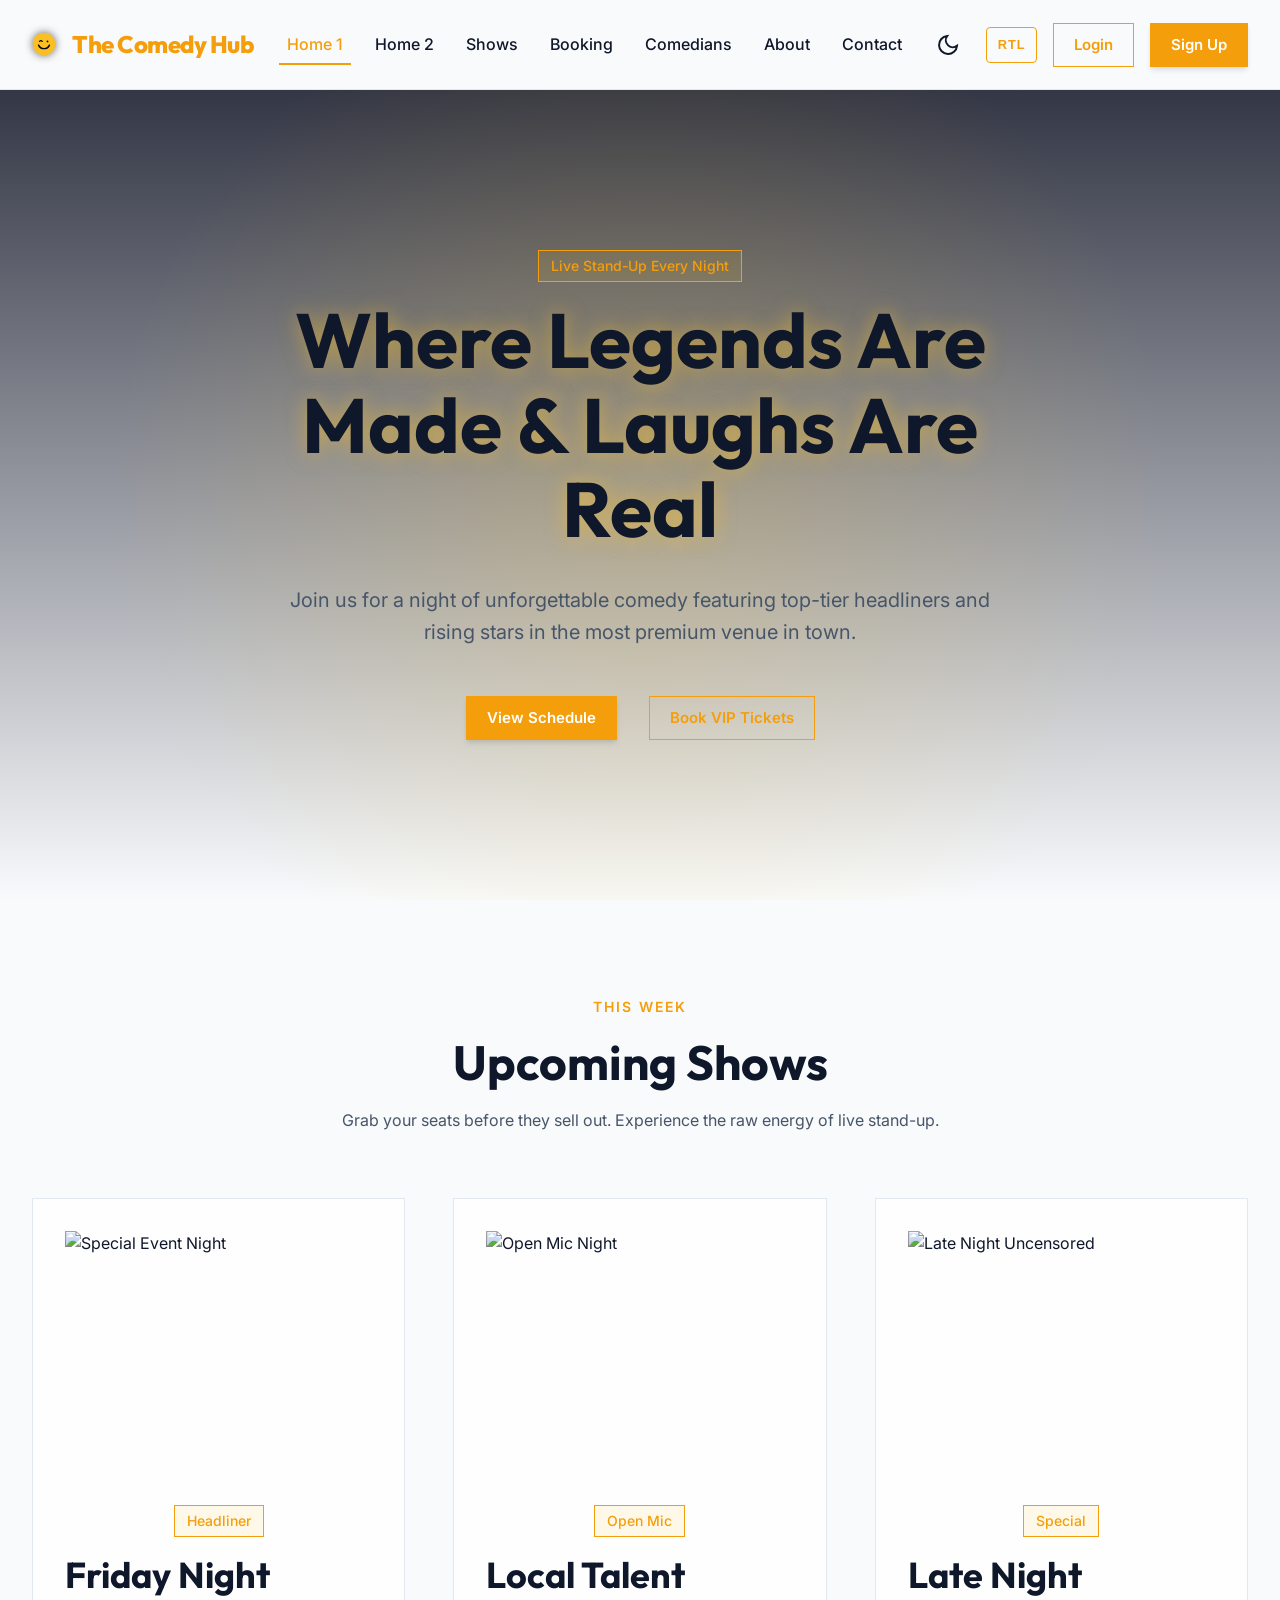
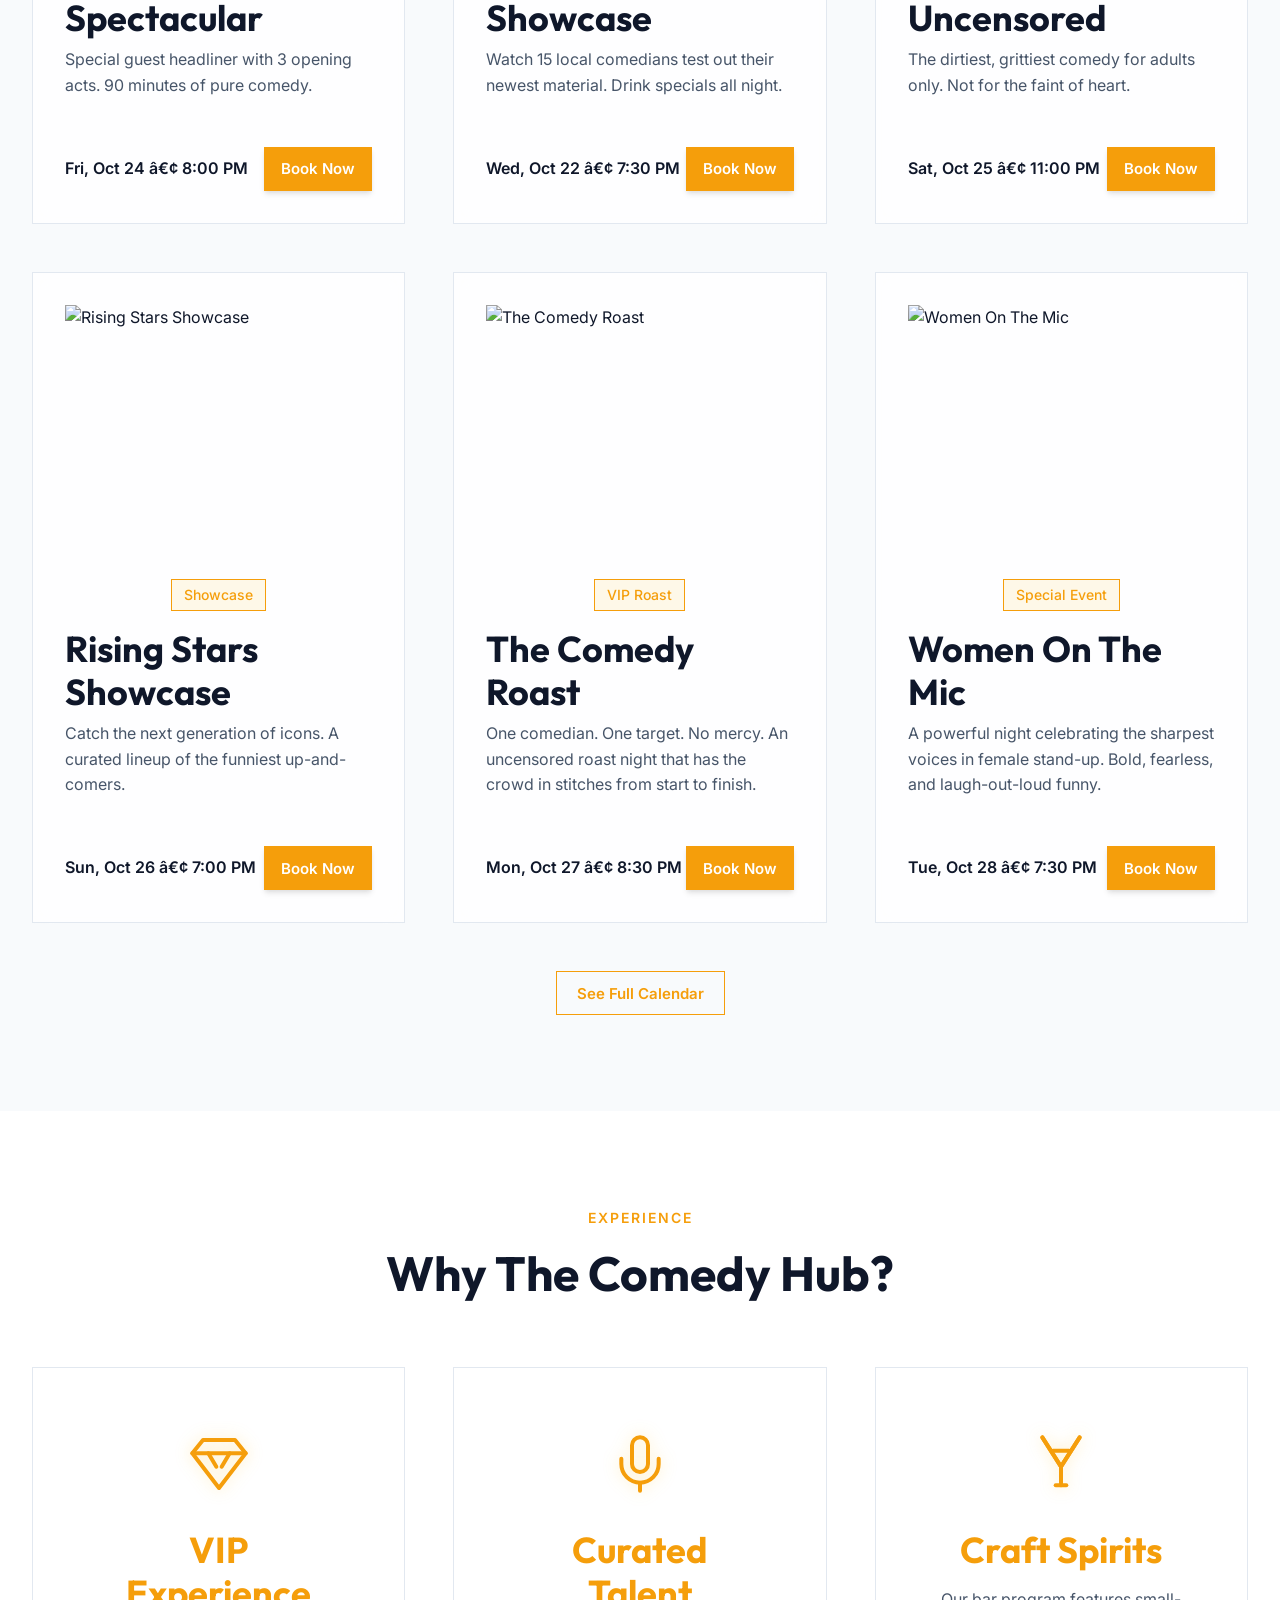
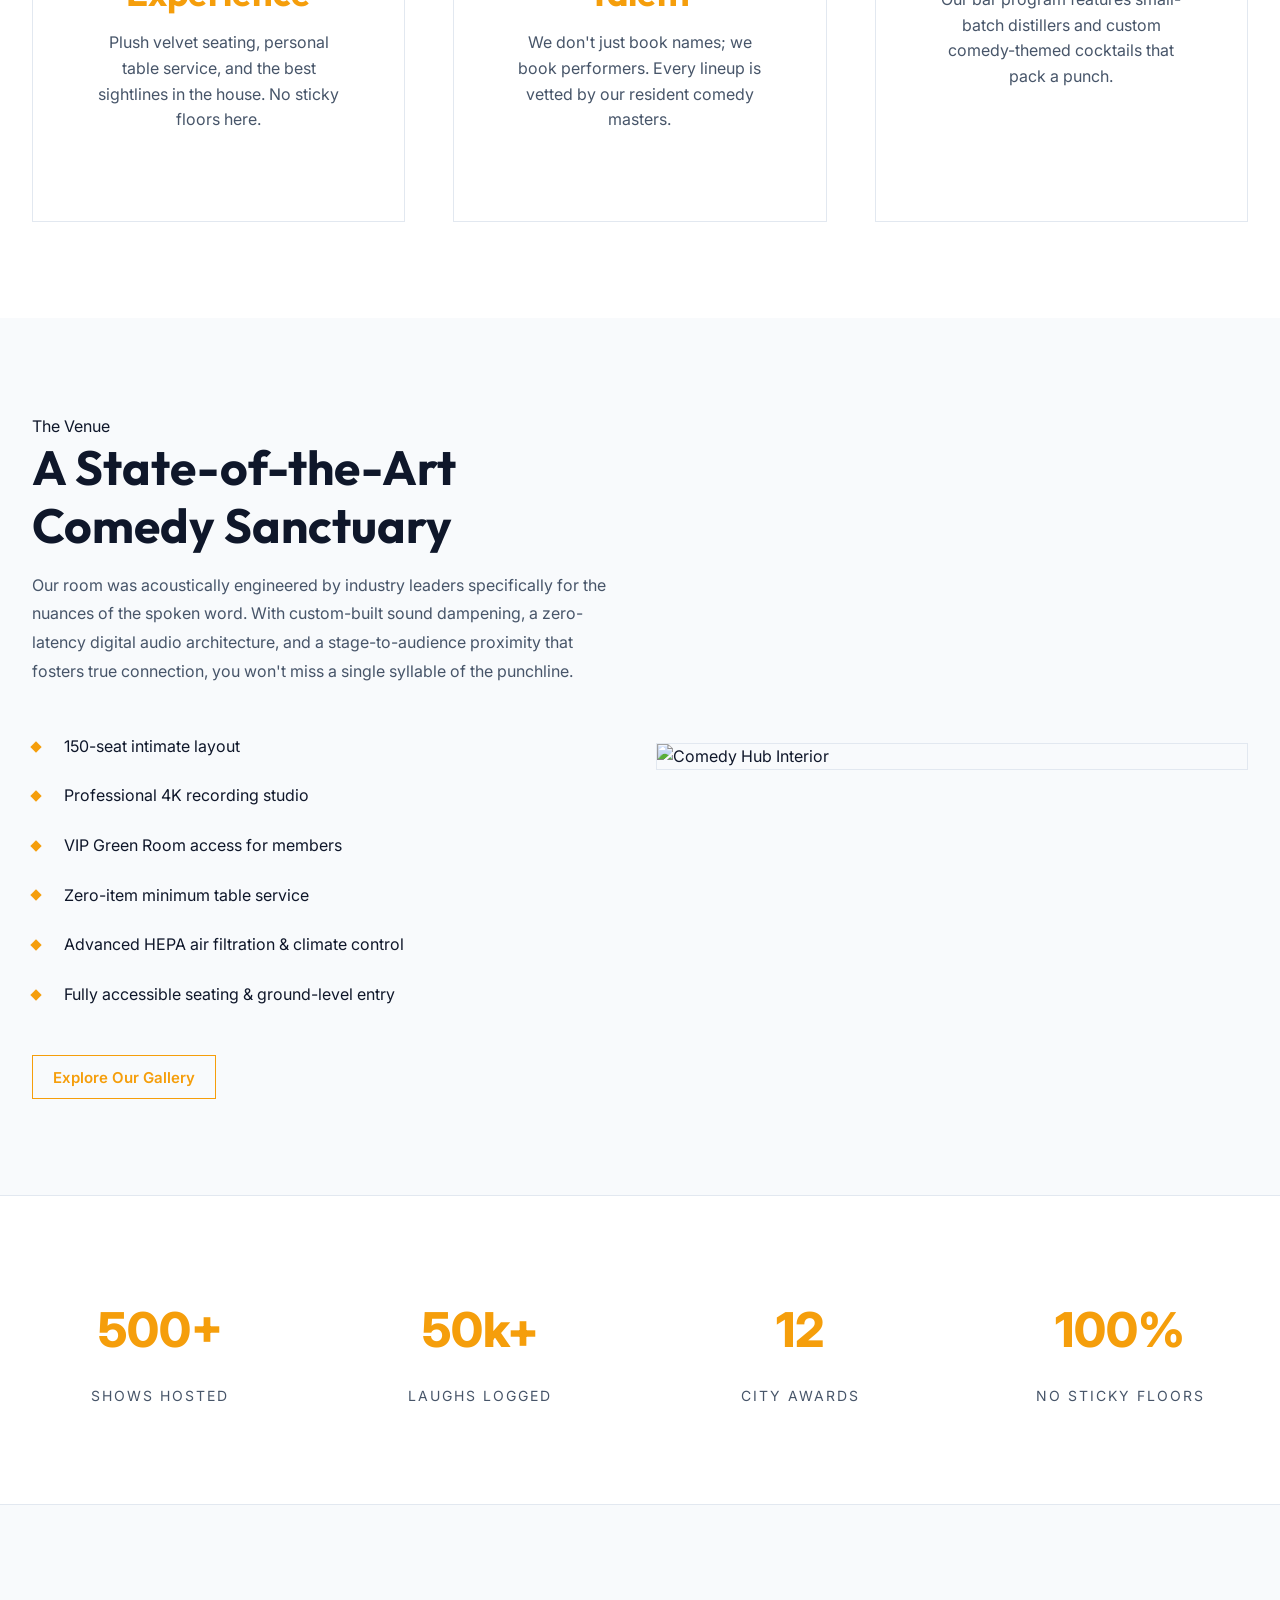
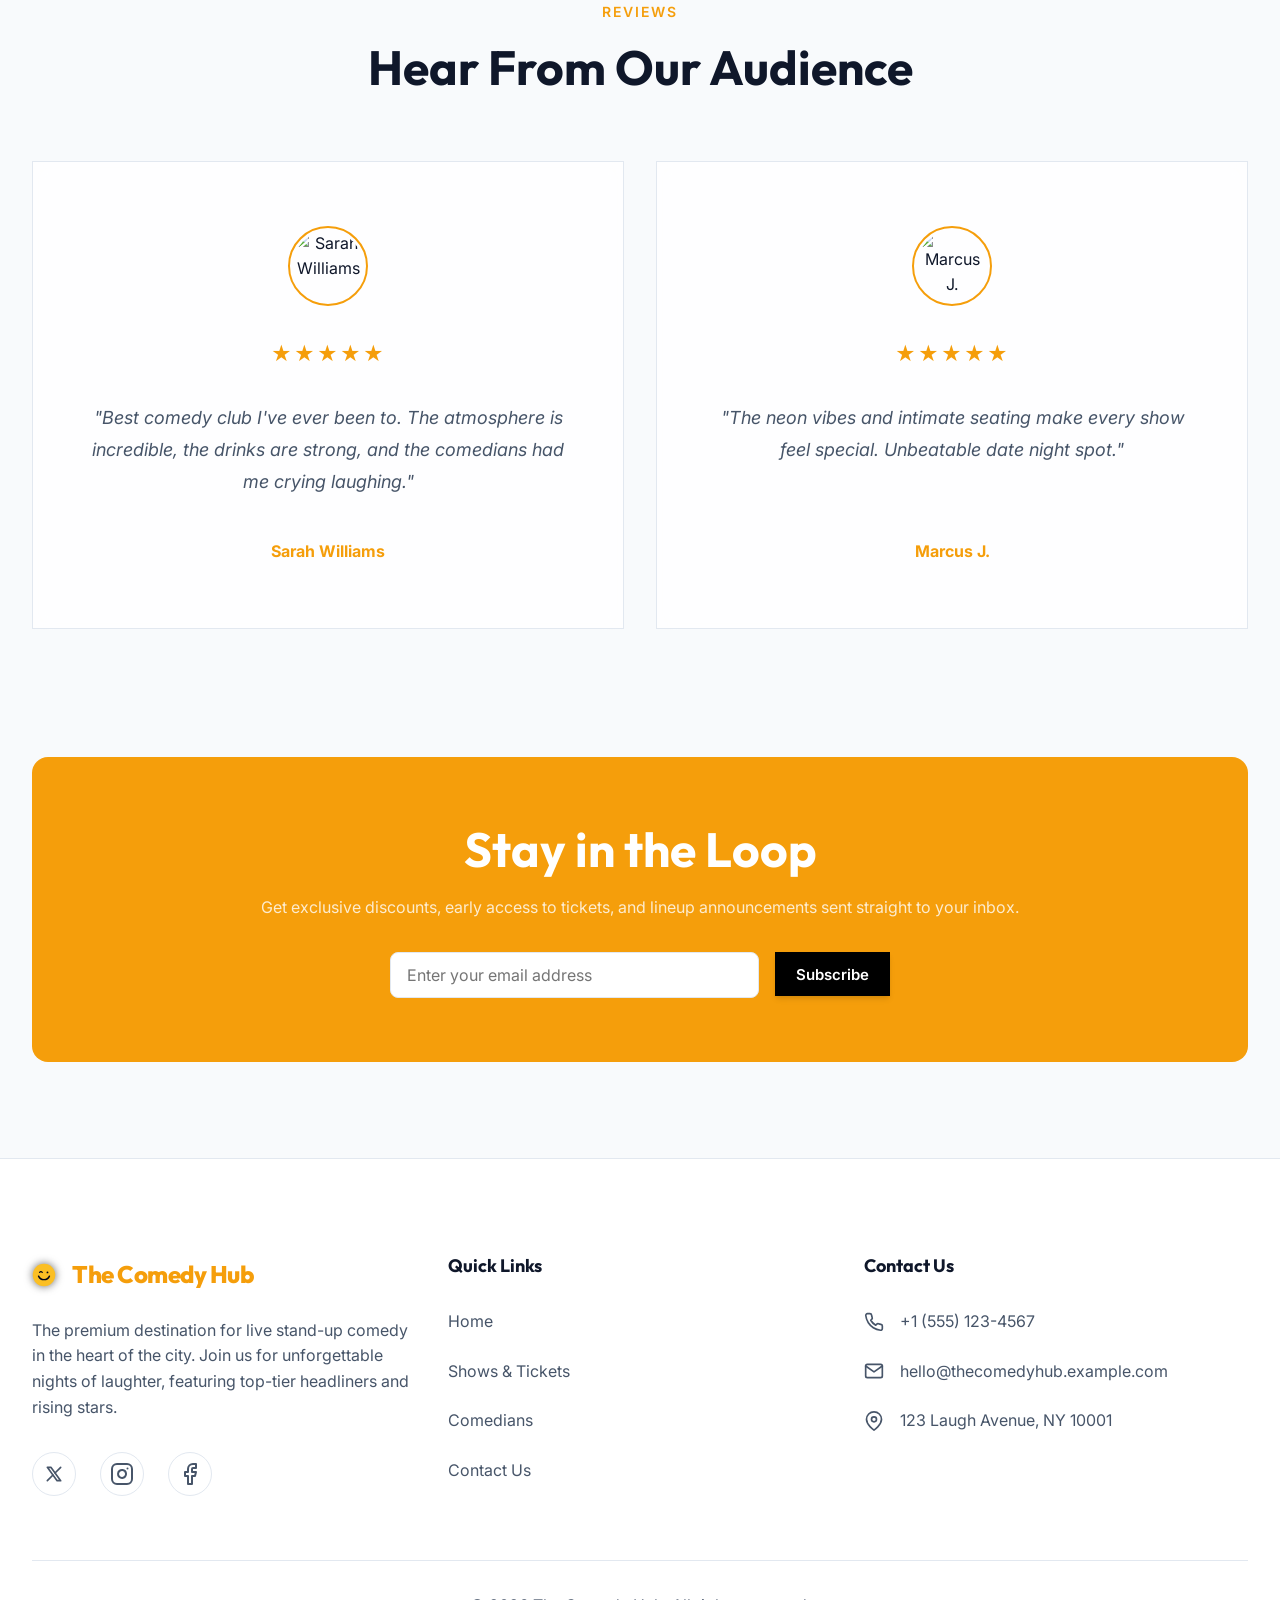
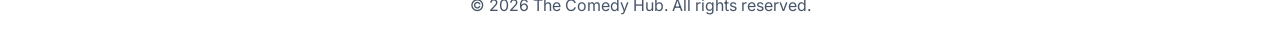
==== commit 7b0cc32d: "about" ====
--- a/index.html
+++ b/index.html
@@ -252,25 +252,21 @@
                 The Comedy Hub
             </a>
 
-            <nav class="nav-menu" aria-label="Main Navigation">
-                <div class="nav-item"><a href="index.html" class="nav-link active">Home</a></div>
-                <div class="nav-item"><a href="home-2.html" class="nav-link">Home 2</a></div>
-                <div class="nav-item"><a href="shows.html" class="nav-link">Shows</a></div>
-                <div class="nav-item"><a href="booking.html" class="nav-link">Booking</a></div>
-                <div class="nav-item"><a href="comedians.html" class="nav-link">Comedians</a></div>
-                <div class="nav-item"><a href="about.html" class="nav-link">About</a></div>
-                <div class="nav-item"><a href="contact.html" class="nav-link">Contact</a></div>
-                <div class="nav-item mobile-only"><a href="login.html" class="nav-link">Login</a></div>
-                <div class="nav-item mobile-only"><a href="signup.html" class="nav-link">Sign Up</a></div>
+                                                <nav class="nav-menu" aria-label="Main Navigation">
+                <div class="nav-item"><a href="index.html" class="nav-link active">Home 1</a></div>
+                <div class="nav-item"><a href="home-2.html" class="nav-link ">Home 2</a></div>
+                <div class="nav-item"><a href="shows.html" class="nav-link ">Shows</a></div>
+                <div class="nav-item"><a href="booking.html" class="nav-link ">Booking</a></div>
+                <div class="nav-item"><a href="comedians.html" class="nav-link ">Comedians</a></div>
+                <div class="nav-item"><a href="about.html" class="nav-link ">About</a></div>
+                <div class="nav-item"><a href="contact.html" class="nav-link ">Contact</a></div>
+                <div class="nav-item mobile-only"><a href="login.html" class="nav-link ">Login</a></div>
+                <div class="nav-item mobile-only"><a href="signup.html" class="nav-link ">Sign Up</a></div>
             </nav>
 
-            <div class="nav-actions">
-                <button class="theme-toggle" aria-label="Toggle theme">
-                    <!-- Icon injected by JS -->
-                </button>
+                                                <div class="nav-actions">
+                <button class="theme-toggle" aria-label="Toggle theme"></button>
                 <button class="rtl-toggle" aria-label="Toggle RTL mode">RTL</button>
-                <a href="booking.html" class="btn btn-primary"
-                    style="display: none; @media(min-width: 640px){ display: inline-flex; }">Book Tickets</a>
 
                 <a href="login.html" class="btn btn-outline desktop-only">Login</a>
                 <a href="signup.html" class="btn btn-primary desktop-only">Sign Up</a>
@@ -318,7 +314,7 @@
                         <p class="card-text">Special guest headliner with 3 opening acts. 90 minutes of pure comedy.</p>
                         <div
                             style="display: flex; justify-content: space-between; align-items: center; margin-top: var(--space-3);">
-                            <div style="font-weight: 600;">Fri, Oct 24 • 8:00 PM</div>
+                            <div style="font-weight: 600;">Fri, Oct 24 â€¢ 8:00 PM</div>
                             <a href="booking.html" class="btn btn-primary" style="padding: 0.5rem 1rem;">Book Now</a>
                         </div>
                     </article>
@@ -333,7 +329,7 @@
                             night.</p>
                         <div
                             style="display: flex; justify-content: space-between; align-items: center; margin-top: var(--space-3);">
-                            <div style="font-weight: 600;">Wed, Oct 22 • 7:30 PM</div>
+                            <div style="font-weight: 600;">Wed, Oct 22 â€¢ 7:30 PM</div>
                             <a href="booking.html" class="btn btn-primary" style="padding: 0.5rem 1rem;">Book Now</a>
                         </div>
                     </article>
@@ -348,7 +344,7 @@
                         </p>
                         <div
                             style="display: flex; justify-content: space-between; align-items: center; margin-top: var(--space-3);">
-                            <div style="font-weight: 600;">Sat, Oct 25 • 11:00 PM</div>
+                            <div style="font-weight: 600;">Sat, Oct 25 â€¢ 11:00 PM</div>
                             <a href="booking.html" class="btn btn-primary" style="padding: 0.5rem 1rem;">Book Now</a>
                         </div>
                     </article>
@@ -362,7 +358,7 @@
                         <p class="card-text">Catch the next generation of icons. A curated lineup of the funniest up-and-comers.</p>
                         <div
                             style="display: flex; justify-content: space-between; align-items: center; margin-top: var(--space-3);">
-                            <div style="font-weight: 600;">Sun, Oct 26 • 7:00 PM</div>
+                            <div style="font-weight: 600;">Sun, Oct 26 â€¢ 7:00 PM</div>
                             <a href="booking.html" class="btn btn-primary" style="padding: 0.5rem 1rem;">Book Now</a>
                         </div>
                     </article>
@@ -376,7 +372,7 @@
                         <p class="card-text">One comedian. One target. No mercy. An uncensored roast night that has the crowd in stitches from start to finish.</p>
                         <div
                             style="display: flex; justify-content: space-between; align-items: center; margin-top: var(--space-3);">
-                            <div style="font-weight: 600;">Mon, Oct 27 • 8:30 PM</div>
+                            <div style="font-weight: 600;">Mon, Oct 27 â€¢ 8:30 PM</div>
                             <a href="booking.html" class="btn btn-primary" style="padding: 0.5rem 1rem;">Book Now</a>
                         </div>
                     </article>
@@ -390,7 +386,7 @@
                         <p class="card-text">A powerful night celebrating the sharpest voices in female stand-up. Bold, fearless, and laugh-out-loud funny.</p>
                         <div
                             style="display: flex; justify-content: space-between; align-items: center; margin-top: var(--space-3);">
-                            <div style="font-weight: 600;">Tue, Oct 28 • 7:30 PM</div>
+                            <div style="font-weight: 600;">Tue, Oct 28 â€¢ 7:30 PM</div>
                             <a href="booking.html" class="btn btn-primary" style="padding: 0.5rem 1rem;">Book Now</a>
                         </div>
                     </article>
@@ -624,16 +620,13 @@
     </main>
 
     <!-- Footer -->
-    <!-- Footer -->
     <footer class="footer">
         <div class="container">
-        <div class="container">
             <div class="footer-grid">
 
                 <!-- Brand & Description -->
                 <div>
-                    <a href="index.html" class="nav-brand"
-                        style="margin-bottom: var(--space-3);">
+                    <a href="index.html" class="nav-brand" style="margin-bottom: var(--space-3);">
                         <img src="assets/logo/logo-transparent.svg" alt="Comedy Hub Logo" class="logo-img">
                         The Comedy Hub
                     </a>
@@ -724,4 +717,4 @@
     <script src="assets/js/main.js"></script>
 </body>
 
-</html>+</html>
--- a/assets/css/variables.css
+++ b/assets/css/variables.css
@@ -56,7 +56,7 @@
   --transition-slow: 500ms cubic-bezier(0.4, 0, 0.2, 1);
 
   /* Headers / Navbar Heights */
-  --navbar-height: 80px;
+  --navbar-height: 90px;
 
   /* Z-index */
   --z-negative: -1;
@@ -66,6 +66,14 @@
   --z-modal: 300;
   --z-tooltip: 400;
   --z-max: 9999;
+  
+  --container-padding: var(--space-4);
+}
+
+@media (max-width: 1024px) {
+  :root {
+    --container-padding: var(--space-2);
+  }
 }
 
 /* Base Theme Assignment (Mobile-First Default: Dark Mode) */
--- a/assets/css/style.css
+++ b/assets/css/style.css
@@ -73,7 +73,7 @@
   width: 100%;
   max-width: 1280px;
   margin: 0 auto;
-  padding: 0 var(--space-3);
+  padding: 0 var(--container-padding);
 }
 
 /* Screen Reader Only Utility for A11y */
--- a/assets/css/components.css
+++ b/assets/css/components.css
@@ -3,17 +3,19 @@
   display: inline-flex;
   align-items: center;
   justify-content: center;
-  padding: 0.75rem 1.5rem;
+  padding: 0 1.25rem; /* Reduced horizontal padding slightly and removed vertical for fixed height consistency */
   font-family: var(--font-primary);
   font-weight: 600;
-  font-size: 1rem;
+  font-size: 0.9375rem; /* Slightly smaller font for navbar buttons */
   border-radius: 0;
   border: 1px solid transparent;
   cursor: pointer;
   transition: all var(--transition-fast);
   text-decoration: none;
-  min-height: 44px; /* Touch target */
+  min-height: 44px;
+  height: 44px; /* Fixed height for navbar consistency */
   line-height: 1;
+  white-space: nowrap; /* Prevent "SIGN UP" wrapping */
 }
 
 .btn-primary {
@@ -164,24 +166,33 @@
 }
 
 .navbar {
-  display: flex;
-  align-items: center;
-  justify-content: space-between;
+  display: grid;
+  grid-template-columns: 1fr auto 1fr;
+  column-gap: var(--space-2); /* Reduced for better horizontal fit */
+  align-items: center;
   width: 100%;
+}
+@media (max-width: 1100px) {
+  .navbar {
+    display: flex;
+    justify-content: space-between;
+  }
 }
 
 .nav-brand {
   font-family: var(--font-heading);
-  font-size: 1.5rem;
-  font-weight: 700;
+  font-size: 1.5rem; /* Downsized to medium size for better fit */
+  font-weight: 800;
   color: var(--accent);
   text-decoration: none;
   display: flex !important;
   flex-direction: row;
   align-items: center;
   gap: var(--space-2);
+  letter-spacing: -0.5px;
   white-space: nowrap !important;
   flex-shrink: 0;
+  justify-self: start;
 }
 
 @media (max-width: 480px) {
@@ -197,8 +208,8 @@
 }
 
 .logo-img {
-  width: 1.25rem;
-  height: 1.25rem;
+  width: 1.5rem; /* Matches 1.5rem text for medium scale */
+  height: 1.5rem;
   display: block;
   flex-shrink: 0;
   filter: drop-shadow(0 0 4px rgba(0, 0, 0, 0.6)); /* Black highlight for Light Mode */
@@ -211,8 +222,9 @@
 
 .nav-menu {
   display: flex;
-  gap: clamp(var(--space-2), 2vw, var(--space-4));
-  align-items: center;
+  gap: clamp(0.5rem, 1.5vw, var(--space-2)); /* Reduced gap for better fit */
+  align-items: center;
+  justify-content: center;
 }
 
 .nav-item {
@@ -224,6 +236,9 @@
   font-weight: 500;
   font-size: 1rem;
   padding: 0.5rem;
+  display: block;
+  white-space: nowrap;
+  transition: color var(--transition-fast);
 }
 
 .nav-link::after {
@@ -237,6 +252,10 @@
   transition: width var(--transition-fast);
 }
 
+.nav-link:hover, .nav-link.active {
+  color: var(--accent);
+}
+
 .nav-link:hover::after, .nav-link.active::after {
   width: 100%;
 }
@@ -253,8 +272,10 @@
 .nav-actions {
   display: flex;
   align-items: center;
-  gap: clamp(var(--space-1), 1.5vw, var(--space-3));
+  gap: var(--space-2);
   flex-shrink: 0;
+  justify-self: end;
+  flex-wrap: nowrap; /* Ensure they stay on one line */
 }
 
 /* Hamburger Menu & Theme Toggle */
@@ -380,7 +401,7 @@
   width: fit-content;
 }
 
-@media (max-width: 1024px) {
+@media (max-width: 1100px) {
   .desktop-only { display: none !important; }
 }
 
@@ -400,8 +421,8 @@
 
 .footer-grid {
   display: grid;
-  grid-template-columns: repeat(auto-fit, minmax(280px, 1fr));
-  gap: var(--space-8);
+  grid-template-columns: repeat(auto-fit, minmax(260px, 1fr));
+  gap: var(--space-4);
   margin-bottom: var(--space-8);
   align-items: start;
 }
@@ -445,17 +466,17 @@
 /* Global Page Hero aligned perfectly to index.html .hero */
 .page-hero {
   position: relative;
-  min-height: clamp(400px, 60vh, 800px); /* More appropriate for sub-pages */
+  min-height: clamp(450px, 65vh, 850px); /* More appropriate for sub-pages */
   display: flex;
   align-items: center;
   justify-content: center;
   overflow: hidden;
-  padding: var(--space-12) 0;
+  padding: var(--space-16) 0;
   text-align: center;
   background-size: cover;
   background-position: center;
   background-repeat: no-repeat;
-  margin-bottom: var(--space-8);
+  margin-bottom: var(--space-12);
 }
 .page-hero::before {
   content: '';
@@ -557,7 +578,7 @@
   font-weight: 700;
   cursor: pointer;
   padding: 0.25rem 0.6rem;
-  min-height: 32px;
+  min-height: 44px;
   min-width: 44px;
   display: flex;
   align-items: center;
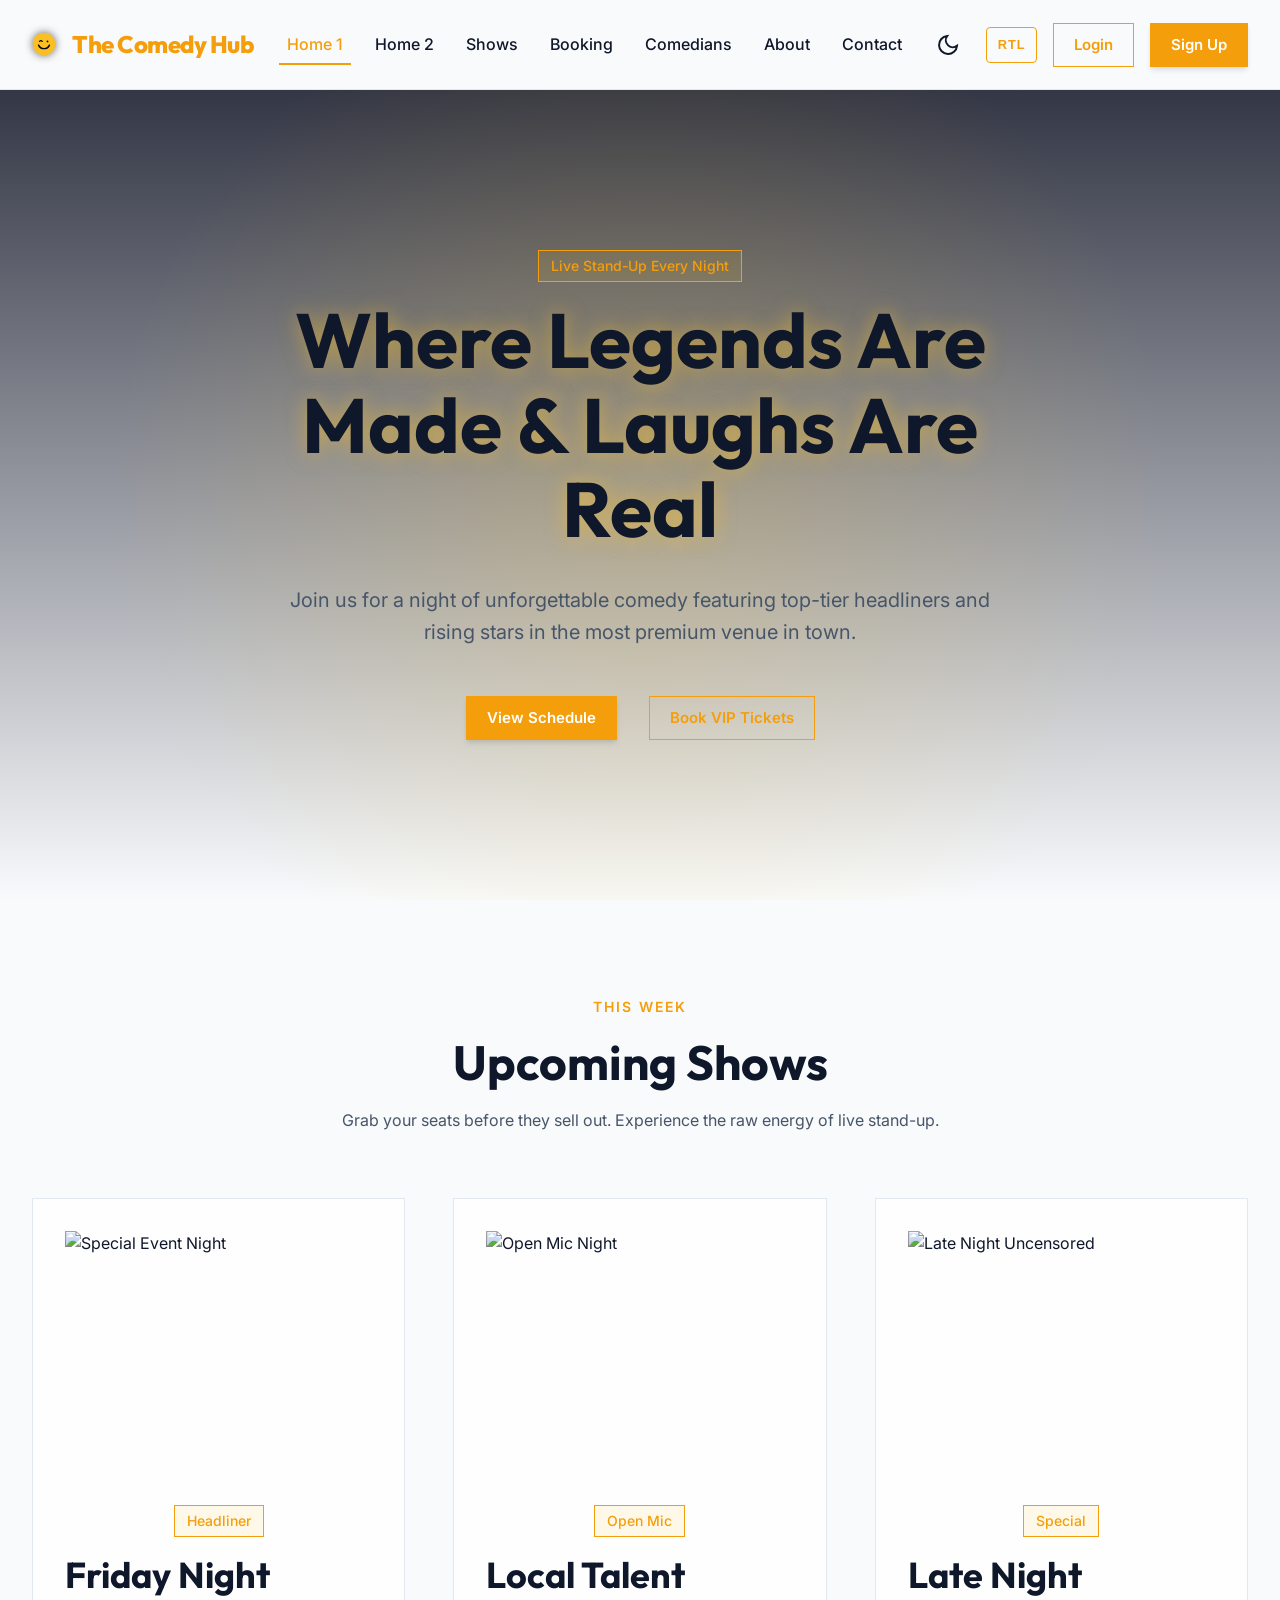
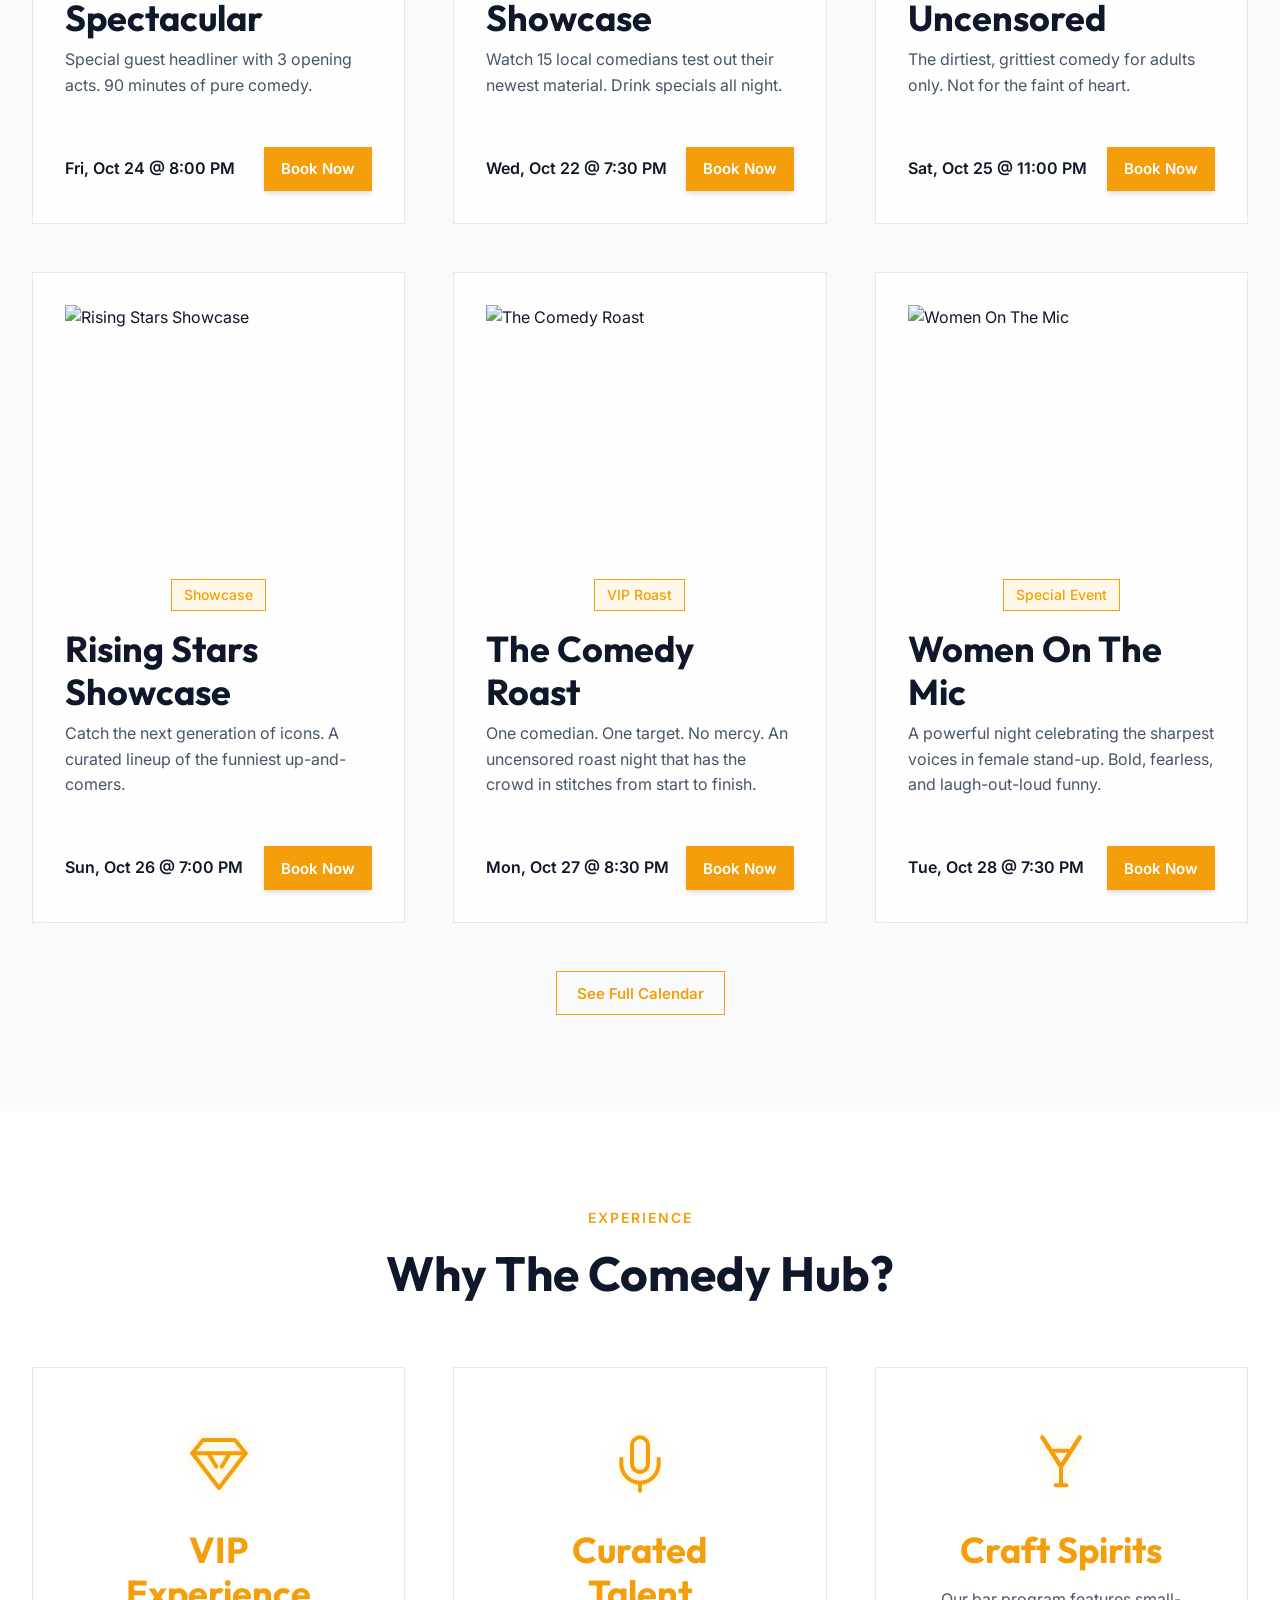
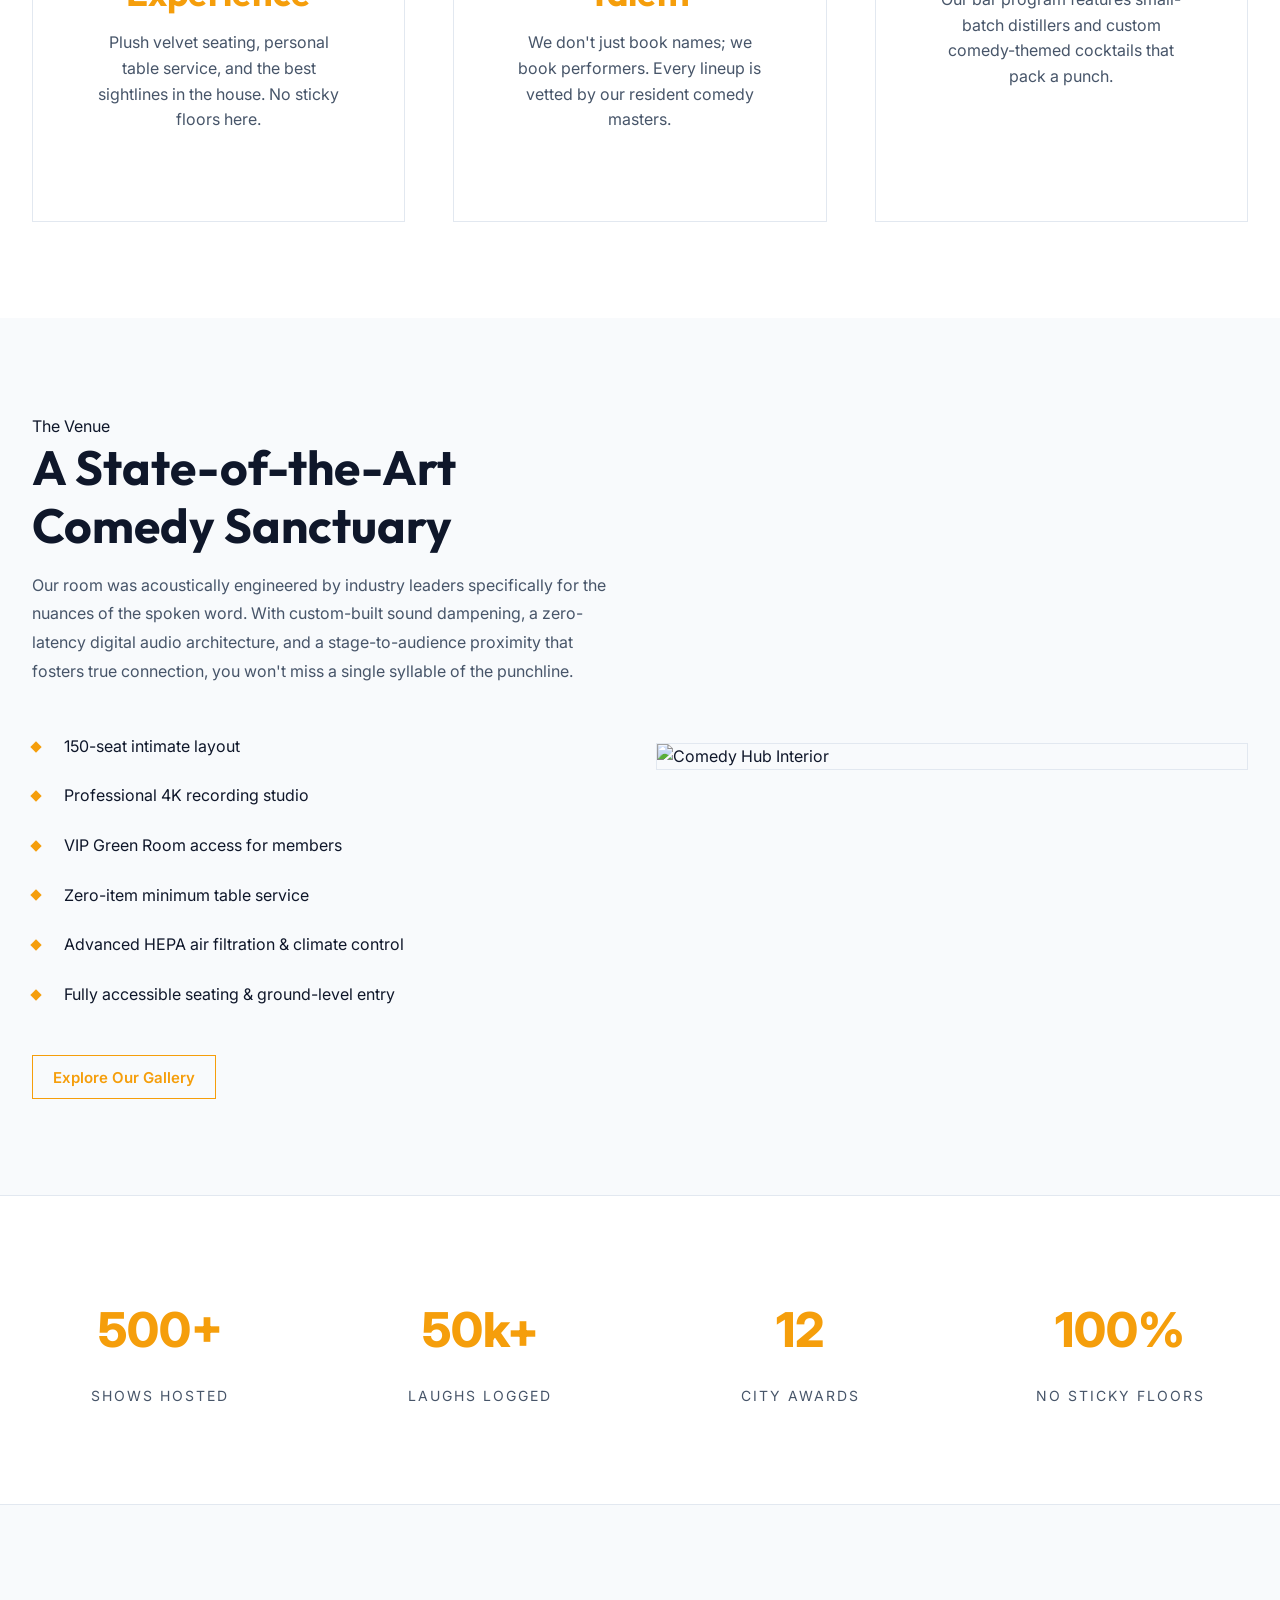
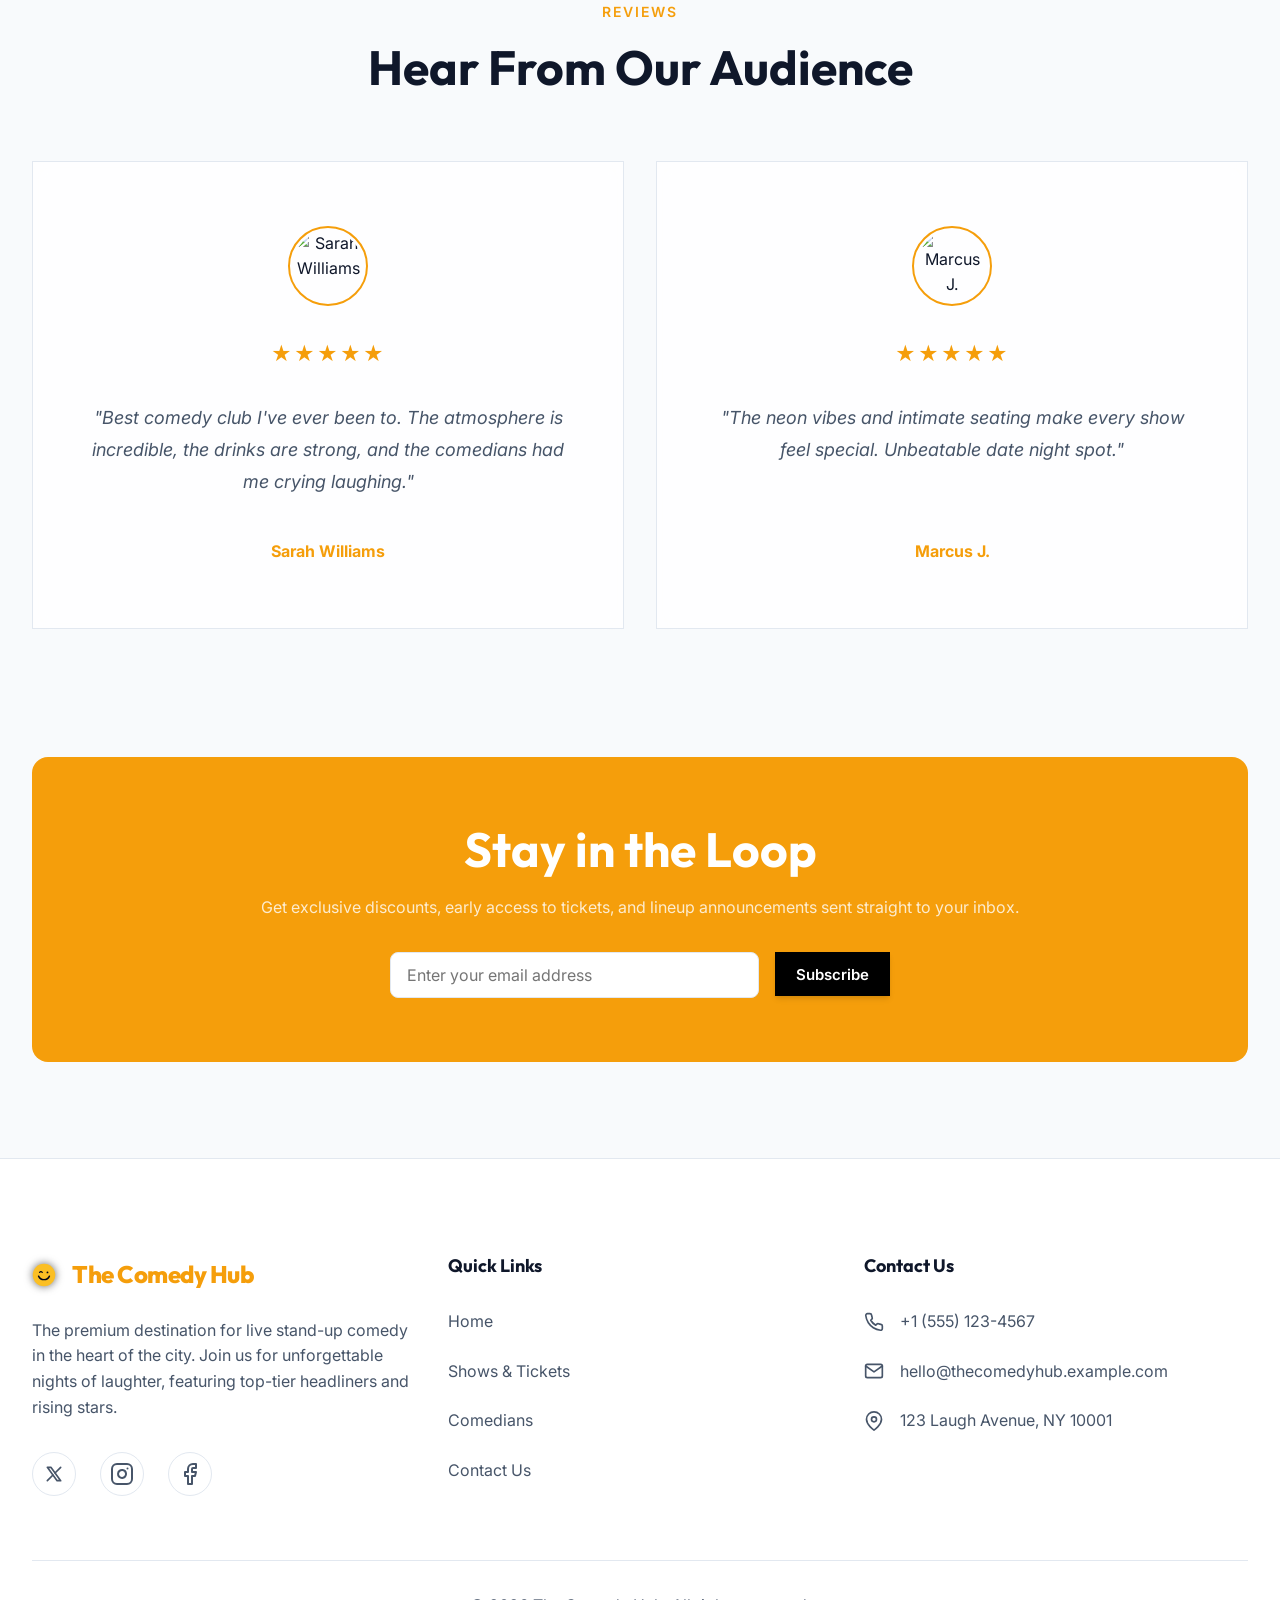
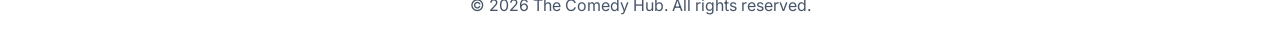
==== commit 91d597d8: "index" ====
--- a/index.html
+++ b/index.html
@@ -314,7 +314,7 @@
                         <p class="card-text">Special guest headliner with 3 opening acts. 90 minutes of pure comedy.</p>
                         <div
                             style="display: flex; justify-content: space-between; align-items: center; margin-top: var(--space-3);">
-                            <div style="font-weight: 600;">Fri, Oct 24 â€¢ 8:00 PM</div>
+                            <div style="font-weight: 600;">Fri, Oct 24 @ 8:00 PM</div>
                             <a href="booking.html" class="btn btn-primary" style="padding: 0.5rem 1rem;">Book Now</a>
                         </div>
                     </article>
@@ -329,7 +329,7 @@
                             night.</p>
                         <div
                             style="display: flex; justify-content: space-between; align-items: center; margin-top: var(--space-3);">
-                            <div style="font-weight: 600;">Wed, Oct 22 â€¢ 7:30 PM</div>
+                            <div style="font-weight: 600;">Wed, Oct 22 @ 7:30 PM</div>
                             <a href="booking.html" class="btn btn-primary" style="padding: 0.5rem 1rem;">Book Now</a>
                         </div>
                     </article>
@@ -344,7 +344,7 @@
                         </p>
                         <div
                             style="display: flex; justify-content: space-between; align-items: center; margin-top: var(--space-3);">
-                            <div style="font-weight: 600;">Sat, Oct 25 â€¢ 11:00 PM</div>
+                            <div style="font-weight: 600;">Sat, Oct 25 @ 11:00 PM</div>
                             <a href="booking.html" class="btn btn-primary" style="padding: 0.5rem 1rem;">Book Now</a>
                         </div>
                     </article>
@@ -358,7 +358,7 @@
                         <p class="card-text">Catch the next generation of icons. A curated lineup of the funniest up-and-comers.</p>
                         <div
                             style="display: flex; justify-content: space-between; align-items: center; margin-top: var(--space-3);">
-                            <div style="font-weight: 600;">Sun, Oct 26 â€¢ 7:00 PM</div>
+                            <div style="font-weight: 600;">Sun, Oct 26 @ 7:00 PM</div>
                             <a href="booking.html" class="btn btn-primary" style="padding: 0.5rem 1rem;">Book Now</a>
                         </div>
                     </article>
@@ -372,7 +372,7 @@
                         <p class="card-text">One comedian. One target. No mercy. An uncensored roast night that has the crowd in stitches from start to finish.</p>
                         <div
                             style="display: flex; justify-content: space-between; align-items: center; margin-top: var(--space-3);">
-                            <div style="font-weight: 600;">Mon, Oct 27 â€¢ 8:30 PM</div>
+                            <div style="font-weight: 600;">Mon, Oct 27 @ 8:30 PM</div>
                             <a href="booking.html" class="btn btn-primary" style="padding: 0.5rem 1rem;">Book Now</a>
                         </div>
                     </article>
@@ -386,7 +386,7 @@
                         <p class="card-text">A powerful night celebrating the sharpest voices in female stand-up. Bold, fearless, and laugh-out-loud funny.</p>
                         <div
                             style="display: flex; justify-content: space-between; align-items: center; margin-top: var(--space-3);">
-                            <div style="font-weight: 600;">Tue, Oct 28 â€¢ 7:30 PM</div>
+                            <div style="font-weight: 600;">Tue, Oct 28 @ 7:30 PM</div>
                             <a href="booking.html" class="btn btn-primary" style="padding: 0.5rem 1rem;">Book Now</a>
                         </div>
                     </article>
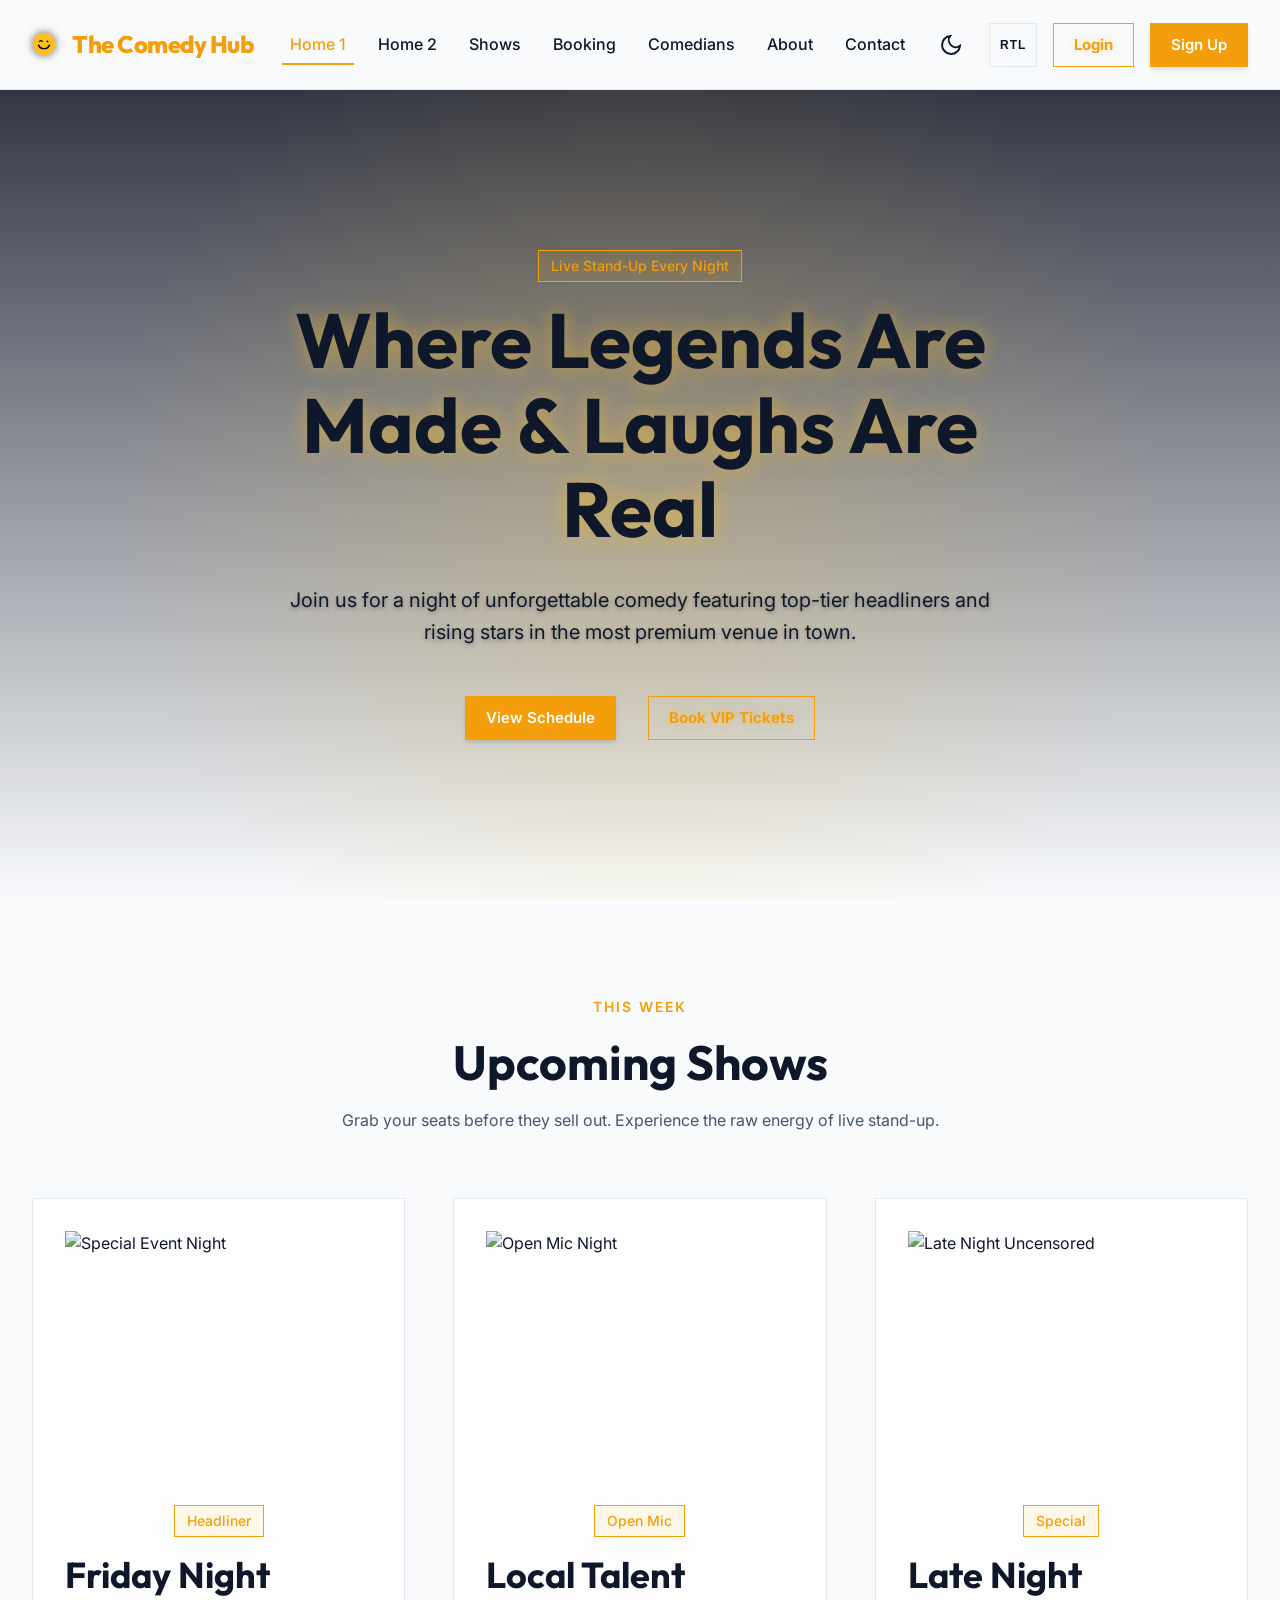
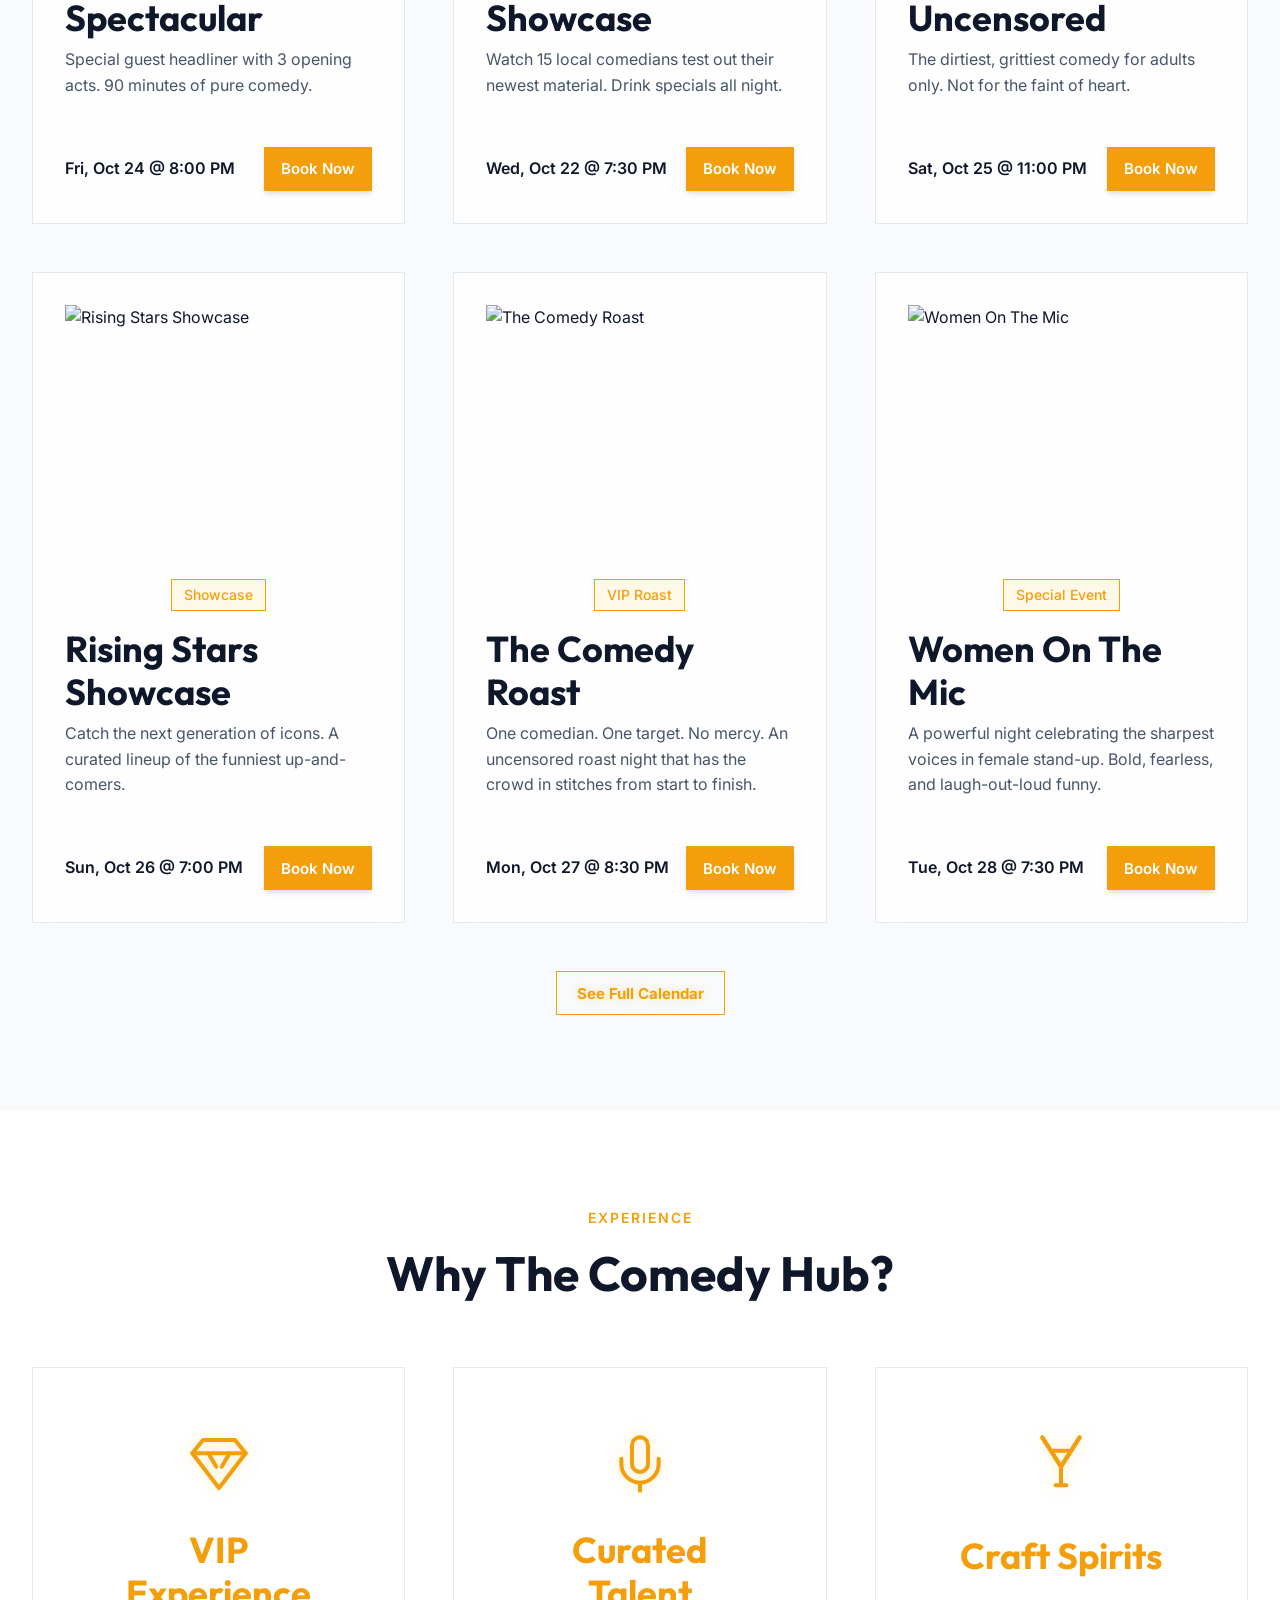
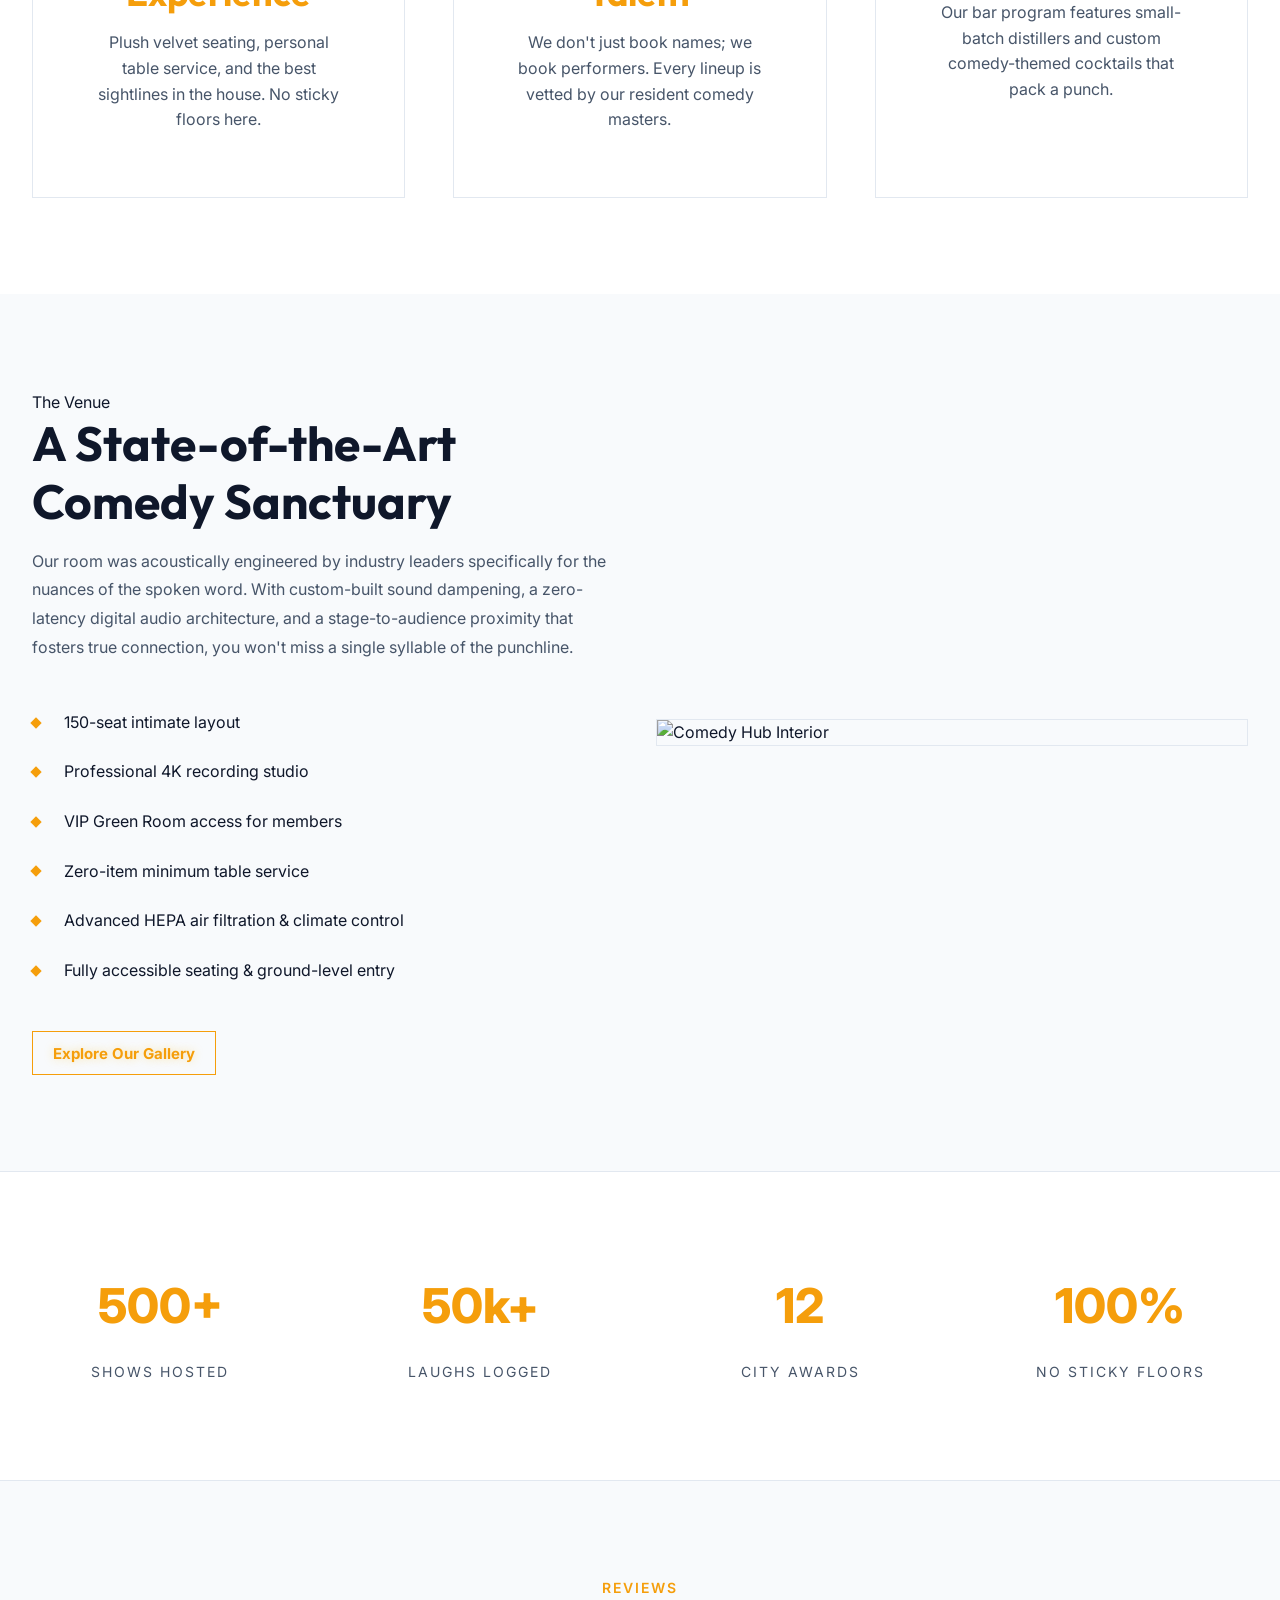
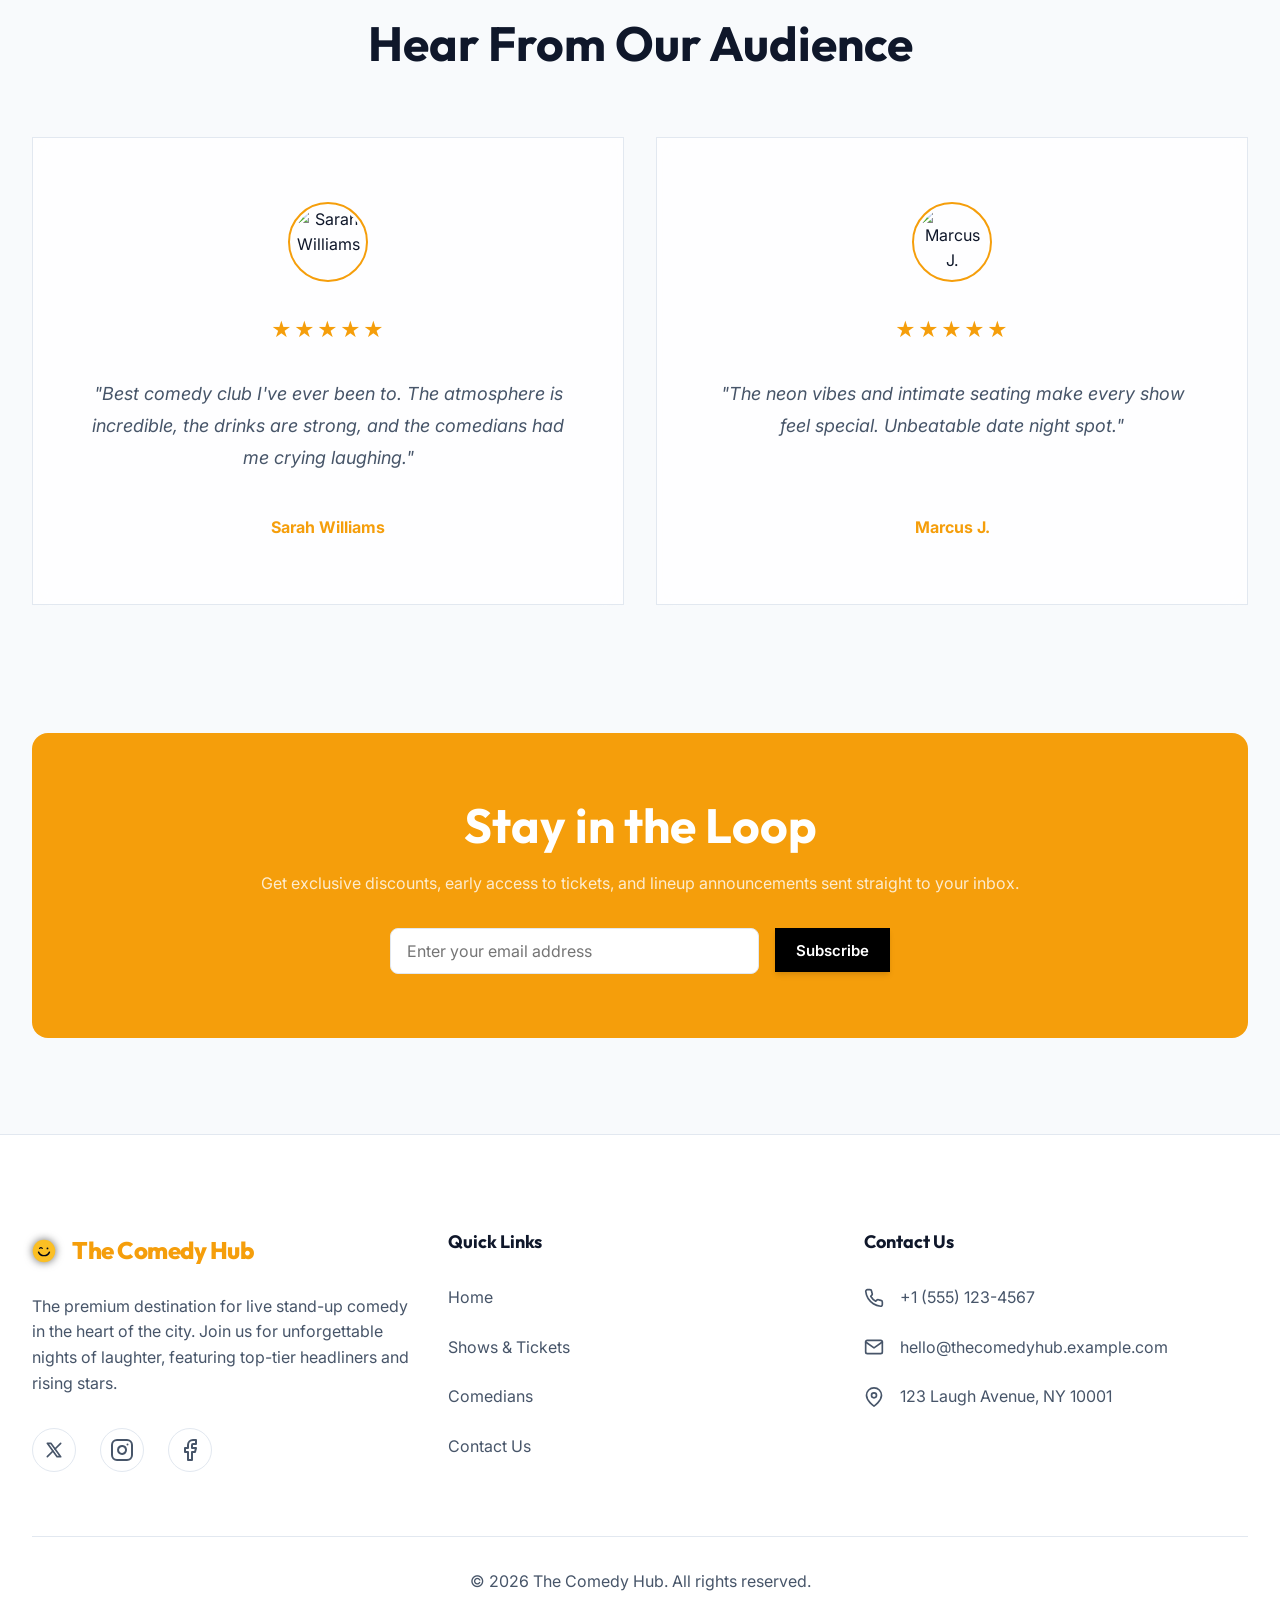
==== commit 75b3a5b0: "about" ====
--- a/index.html
+++ b/index.html
@@ -90,8 +90,12 @@
 
         .hero .subtitle {
             font-size: 1.25rem;
-            color: var(--text-secondary);
+            color: var(--text-primary);
             margin-bottom: var(--space-6);
+            text-shadow: 0 2px 4px rgba(0, 0, 0, 0.3);
+            max-width: 700px;
+            margin-left: auto;
+            margin-right: auto;
         }
 
         .hero-actions {
@@ -101,18 +105,31 @@
             flex-wrap: wrap;
         }
 
-        /* Show Grid */
         .show-grid {
             display: grid;
-            grid-template-columns: repeat(auto-fill, minmax(300px, 1fr));
+            grid-template-columns: repeat(auto-fill, minmax(280px, 1fr));
             gap: var(--space-6);
+        }
+
+        @media (max-width: 576px) {
+            .show-grid { gap: var(--space-4); }
         }
 
         /* Comedian Grid */
         .comedian-grid {
-            display: grid;
-            grid-template-columns: repeat(auto-fill, minmax(250px, 1fr));
-            gap: var(--space-4);
+            display: flex;
+            flex-wrap: wrap;
+            justify-content: center;
+            gap: var(--space-6);
+        }
+
+        .comedian-card {
+            flex: 1;
+            min-width: 260px;
+            max-width: 320px;
+            display: flex;
+            flex-direction: column;
+            height: auto;
         }
 
         /* Comedian Card Adjustments */
@@ -406,43 +423,43 @@
                     </div>
                     <div
                         style="display: grid; grid-template-columns: repeat(auto-fit, minmax(280px, 1fr)); gap: var(--space-6);">
-                        <div class="card text-center" style="padding: var(--space-8);">
+                        <div class="card text-center" style="padding: var(--space-8); height: 100%;">
                             <svg width="64" height="64" viewBox="0 0 24 24" fill="none" stroke="var(--accent)"
                                 stroke-width="1.5" stroke-linecap="round" stroke-linejoin="round"
-                                style="margin: 0 auto var(--space-4); filter: drop-shadow(0 0 8px rgba(251, 191, 36, 0.3));">
+                                style="margin: 0 auto var(--space-4); filter: drop-shadow(0 0 8px rgba(251, 191, 36, 0.3)); flex-shrink: 0;">
                                 <path d="M6 3h12l4 5-10 13L2 8z"></path>
                                 <path d="M11 13 8 8"></path>
                                 <path d="m13 13 3-5"></path>
                                 <path d="M2 8h20"></path>
                             </svg>
-                            <h3 style="color: var(--accent);">VIP Experience</h3>
-                            <p>Plush velvet seating, personal table service, and the best sightlines in the house. No
+                            <h3 style="color: var(--accent); min-height: 3.5rem; display: flex; align-items: center; justify-content: center;">VIP Experience</h3>
+                            <p style="margin-bottom: 0;">Plush velvet seating, personal table service, and the best sightlines in the house. No
                                 sticky floors here.</p>
                         </div>
-                        <div class="card text-center" style="padding: var(--space-8);">
+                        <div class="card text-center" style="padding: var(--space-8); height: 100%;">
                             <svg width="64" height="64" viewBox="0 0 24 24" fill="none" stroke="var(--accent)"
                                 stroke-width="1.5" stroke-linecap="round" stroke-linejoin="round"
-                                style="margin: 0 auto var(--space-4); filter: drop-shadow(0 0 8px rgba(251, 191, 36, 0.3));">
+                                style="margin: 0 auto var(--space-4); filter: drop-shadow(0 0 8px rgba(251, 191, 36, 0.3)); flex-shrink: 0;">
                                 <path d="M12 2a3 3 0 0 0-3 3v7a3 3 0 0 0 6 0V5a3 3 0 0 0-3-3z"></path>
                                 <path d="M19 10v2a7 7 0 0 1-14 0v-2"></path>
                                 <line x1="12" y1="19" x2="12" y2="22"></line>
                             </svg>
-                            <h3 style="color: var(--accent);">Curated Talent</h3>
-                            <p>We don't just book names; we book performers. Every lineup is vetted by our resident
+                            <h3 style="color: var(--accent); min-height: 3.5rem; display: flex; align-items: center; justify-content: center;">Curated Talent</h3>
+                            <p style="margin-bottom: 0;">We don't just book names; we book performers. Every lineup is vetted by our resident
                                 comedy masters.</p>
                         </div>
-                        <div class="card text-center" style="padding: var(--space-8);">
+                        <div class="card text-center" style="padding: var(--space-8); height: 100%;">
                             <svg width="64" height="64" viewBox="0 0 24 24" fill="none" stroke="var(--accent)"
                                 stroke-width="1.5" stroke-linecap="round" stroke-linejoin="round"
-                                style="margin: 0 auto var(--space-4); filter: drop-shadow(0 0 8px rgba(251, 191, 36, 0.3));">
+                                style="margin: 0 auto var(--space-4); filter: drop-shadow(0 0 8px rgba(251, 191, 36, 0.3)); flex-shrink: 0;">
                                 <path d="m19 2-7 11-7-11"></path>
                                 <path d="m5 2 7 11 7-11"></path>
                                 <path d="M12 13v7"></path>
                                 <path d="M10 20h4"></path>
                                 <path d="M9 7h6"></path>
                             </svg>
-                            <h3 style="color: var(--accent);">Craft Spirits</h3>
-                            <p>Our bar program features small-batch distillers and custom comedy-themed cocktails that
+                            <h3 style="color: var(--accent); min-height: 3.5rem; display: flex; align-items: center; justify-content: center;">Craft Spirits</h3>
+                            <p style="margin-bottom: 0;">Our bar program features small-batch distillers and custom comedy-themed cocktails that
                                 pack a punch.</p>
                         </div>
                     </div>
--- a/assets/css/style.css
+++ b/assets/css/style.css
@@ -16,6 +16,7 @@
   scroll-behavior: smooth;
   scroll-padding-top: var(--navbar-height);
   background-color: var(--bg-primary);
+  overflow-x: hidden;
 }
 
 body {
--- a/assets/css/components.css
+++ b/assets/css/components.css
@@ -35,6 +35,8 @@
   background-color: transparent;
   color: var(--accent);
   border-color: var(--accent);
+  font-weight: 700;
+  text-shadow: 0 0 10px rgba(251, 191, 36, 0.4);
 }
 
 .btn-outline:hover {
@@ -197,13 +199,17 @@
 
 @media (max-width: 480px) {
   .nav-brand {
-    font-size: 1.15rem;
-    gap: 0.5rem;
+    font-size: 1rem;
+    gap: 0.35rem;
   }
   
   .logo-img {
-    width: 1.75rem;
-    height: 1.75rem;
+    width: 1.25rem;
+    height: 1.25rem;
+  }
+  
+  .nav-actions {
+    gap: 0.25rem;
   }
 }
 
@@ -275,7 +281,13 @@
   gap: var(--space-2);
   flex-shrink: 0;
   justify-self: end;
-  flex-wrap: nowrap; /* Ensure they stay on one line */
+  flex-wrap: nowrap;
+}
+
+@media (max-width: 380px) {
+  .nav-actions {
+    gap: 0.25rem;
+  }
 }
 
 /* Hamburger Menu & Theme Toggle */
@@ -324,14 +336,14 @@
   .nav-menu {
     position: fixed;
     top: var(--navbar-height);
-    left: -100%; /* Hidden by default */
-    width: 280px;
+    left: -100%;
+    width: 260px;
     height: calc(100vh - var(--navbar-height));
     background-color: var(--bg-primary);
     border-right: 1px solid var(--border);
     display: flex !important;
     flex-direction: column !important;
-    padding: var(--space-6);
+    padding: var(--space-2) var(--space-4);
     gap: 0;
     transition: left var(--transition-normal);
     overflow-y: auto;
@@ -343,17 +355,13 @@
 
   .nav-item {
     width: 100%;
-    border-bottom: 1px solid rgba(255, 255, 255, 0.05);
-  }
-
-  .nav-item:last-child {
     border-bottom: none;
   }
 
   .nav-link {
     display: block;
     width: 100%;
-    padding: var(--space-4) 0;
+    padding: 0.75rem 0;
     font-size: 1.125rem;
   }
 
@@ -413,6 +421,8 @@
   color: var(--text-secondary);
   text-decoration: none;
   transition: color var(--transition-fast);
+  word-break: break-all;
+  overflow-wrap: anywhere;
 }
 
 .footer-link:hover {
@@ -421,20 +431,24 @@
 
 .footer-grid {
   display: grid;
-  grid-template-columns: repeat(auto-fit, minmax(260px, 1fr));
+  grid-template-columns: repeat(auto-fit, minmax(200px, 1fr));
   gap: var(--space-4);
   margin-bottom: var(--space-8);
   align-items: start;
 }
 
 @media (max-width: 768px) {
+  .footer-link {
+    font-size: 0.875rem;
+  }
+  
   .footer-grid {
     grid-template-columns: 1fr;
     text-align: center;
     gap: var(--space-6);
   }
   
-  .footer-grid div {
+  .footer-grid > div {
     display: flex;
     flex-direction: column;
     align-items: center;
--- a/assets/css/rtl.css
+++ b/assets/css/rtl.css
@@ -1,121 +1,175 @@
 /* ==========================================================
    RTL (Right-To-Left) Stylesheet
-   Triggered by: html[dir="rtl"]
-   Applied by JS via syncRTL() in main.js
+   Triggered by: [dir="rtl"]
+   Applied via JS to the <html> element
    ========================================================== */
 
 /* --- Base Direction --- */
-html[dir="rtl"] {
+[dir="rtl"] {
   direction: rtl !important;
 }
 
-html[dir="rtl"] body {
+[dir="rtl"] body {
   direction: rtl !important;
   text-align: right !important;
 }
 
 /* ==========================================================
-   HEADER & NAVIGATION (Desktop)
-   ========================================================== */
-
-/* Flip the navbar row: logo on right, nav links in middle, actions on left */
-html[dir="rtl"] .navbar {
-  flex-direction: row-reverse !important;
-}
-
-/* Flip the brand so logo appears on the right side */
-html[dir="rtl"] .nav-brand {
-  flex-direction: row-reverse !important;
-}
-
-html[dir="rtl"] .nav-brand img {
+   HEADER & NAVIGATION
+   ========================================================== */
+
+/* Strictly swap Navbar sides across all viewports */
+[dir="rtl"] .navbar {
+    display: flex !important;
+    flex-direction: row !important; /* Keep row but use order for clarity */
+    justify-content: space-between !important;
+}
+
+/* Force ordering: Actions(1), Menu(2), Brand(3) - effectively flips them */
+[dir="rtl"] .nav-actions { 
+    order: 1 !important; 
+    flex-direction: row-reverse !important;
+    display: flex !important;
+}
+[dir="rtl"] .nav-menu { 
+    order: 2 !important; 
+    flex-direction: row-reverse !important;
+}
+[dir="rtl"] .nav-brand { 
+    order: 3 !important; 
+    flex-direction: row-reverse !important;
+    margin-left: 0 !important;
+}
+
+[dir="rtl"] .nav-brand img {
   margin-left: 0.75rem !important;
   margin-right: 0 !important;
 }
 
-/* Flip the desktop nav links order */
-html[dir="rtl"] .nav-menu {
-  flex-direction: row-reverse !important;
-}
-
-/* Flip the actions cluster (theme, RTL, login buttons) */
-html[dir="rtl"] .nav-actions {
-  flex-direction: row-reverse !important;
-}
-
-/* Flip the active underline indicator to start from right */
-html[dir="rtl"] .nav-link::after {
-  left: auto !important;
-  right: 0 !important;
-}
-
-/* ==========================================================
-   MOBILE NAVIGATION (<= 1100px)
-   ========================================================== */
+/* Ensure Logo/Brand text direction is correct */
+[dir="rtl"] .nav-brand {
+  display: flex !important;
+  align-items: center !important;
+}
+
+/* Cluster of icons (Theme, RTL, Hamburger) */
+[dir="rtl"] .nav-actions {
+  display: flex !important;
+  align-items: center !important;
+}
+
+/* Slide in from the RIGHT side in RTL mode (<= 1100px) */
 @media (max-width: 1100px) {
-  /* Slide in from the RIGHT side in RTL mode */
-  html[dir="rtl"] .nav-menu {
+    [dir="rtl"] .navbar {
+        display: flex !important;
+        justify-content: space-between !important;
+    }
+    
+    [dir="rtl"] .nav-brand { order: 2 !important; }
+    [dir="rtl"] .nav-actions { order: 1 !important; }
+    
+  [dir="rtl"] .nav-menu {
     left: auto !important;
     right: -100% !important;
     border-right: none !important;
     border-left: 1px solid var(--border) !important;
-    align-items: flex-end !important;
-    transition: right var(--transition-normal) !important;
-    text-align: right !important;
-  }
-
-  html[dir="rtl"] .nav-menu.active {
+    transition: right var(--transition-normal), left 0s !important;
+    text-align: right !important;
+  }
+
+  [dir="rtl"] .nav-menu.active {
     right: 0 !important;
     left: auto !important;
   }
 
-  html[dir="rtl"] .nav-link {
-    text-align: right !important;
-    width: 100% !important;
-  }
+  [dir="rtl"] .nav-link {
+    text-align: right !important;
+    padding-right: 0 !important;
+  }
+}
+
+/* Desktop nav menu links */
+@media (min-width: 1101px) {
+    [dir="rtl"] .nav-menu {
+        flex-direction: row-reverse !important;
+    }
 }
 
 /* ==========================================================
    SECTIONS & CARDS
    ========================================================== */
 
-html[dir="rtl"] .section-head:not(.text-center) {
+[dir="rtl"] .section-head:not(.text-center),
+[dir="rtl"] .card, 
+[dir="rtl"] .comedian-card, 
+[dir="rtl"] .profile-card,
+[dir="rtl"] .profile-name,
+[dir="rtl"] .profile-bio,
+[dir="rtl"] .profile-accolade,
+[dir="rtl"] .form-label,
+[dir="rtl"] .form-control,
+[dir="rtl"] .auth-subtitle,
+[dir="rtl"] .auth-footer {
+    text-align: right !important;
+}
+
+[dir="rtl"] .social-links,
+[dir="rtl"] .hero-actions,
+[dir="rtl"] .auth-options,
+[dir="rtl"] .name-row {
+    justify-content: flex-start !important;
+    flex-direction: row-reverse !important;
+}
+
+[dir="rtl"] .checkbox-container {
+    flex-direction: row-reverse !important;
+    justify-content: flex-end !important;
+}
+
+/* ==========================================================
+   FOOTER
+   ========================================================== */
+
+[dir="rtl"] .footer-grid {
+    text-align: right !important;
+}
+
+[dir="rtl"] .footer-grid div {
+    align-items: flex-start !important;
+}
+
+[dir="rtl"] .footer li {
+  flex-direction: row-reverse !important;
+  justify-content: flex-start !important;
+}
+
+/* ==========================================================
+   BUTTONS & MISC
+   ========================================================== */
+
+[dir="rtl"] .btn svg {
+  margin-left: 0.5rem !important;
+  margin-right: 0 !important;
+  transform: scaleX(-1) !important;
+}
+
+/* Scroll-to-top button flips to left side */
+[dir="rtl"] .scroll-top-btn {
+  right: auto !important;
+  left: 2rem !important;
+}
+
+/* ==========================================================
+   HERO SECTIONS
+   ========================================================== */
+
+/* Home 1 Hero */
+[dir="rtl"] .hero-content {
   text-align: right !important;
 }
 
-html[dir="rtl"] .card {
-  text-align: right !important;
-}
-
-html[dir="rtl"] .testimonial-card {
-  text-align: right !important;
-}
-
-/* ==========================================================
-   FOOTER
-   ========================================================== */
-
-html[dir="rtl"] .footer li {
-  flex-direction: row-reverse !important;
-  justify-content: flex-start !important;
-}
-
-html[dir="rtl"] .footer-link {
-  text-align: right !important;
-  display: inline-block !important;
-}
-
-/* ==========================================================
-   HERO SECTIONS
-   ========================================================== */
-
-/* Home 1 */
-html[dir="rtl"] .hero-content {
-  text-align: right !important;
-}
-
 /* Home 2 split-screen hero */
-html[dir="rtl"] .hero-split {
+[dir="rtl"] .hero-split {
   flex-direction: row-reverse !important;
 }
 
@@ -126,23 +180,15 @@
 }
 
 /* ==========================================================
-   BUTTONS & MISC
-   ========================================================== */
-
-html[dir="rtl"] .btn svg {
-  margin-left: 0 !important;
-  margin-right: 0.5rem !important;
-  transform: scaleX(-1) !important;
-}
-
-html[dir="rtl"] .tag {
-  text-align: right !important;
-}
-
-/* Scroll-to-top button flips to left side */
-html[dir="rtl"] .scroll-top-btn {
-  right: auto !important;
-  left: 2rem !important;
+   BOOKING PAGE
+   ========================================================== */
+
+[dir="rtl"] .quantity-control {
+  flex-direction: row-reverse !important;
+}
+
+[dir="rtl"] .summary-row {
+  flex-direction: row-reverse !important;
 }
 
 @media (max-width: 768px) {
@@ -164,34 +210,35 @@
   flex-direction: row-reverse !important;
 }
 
-html[dir="rtl"] .progress-step .step-label {
-  left: 50% !important;
-  transform: translateX(-50%) !important;
-}
-
-/* ==========================================================
-   RTL TOGGLE BUTTON — Active State
+/* ==========================================================
+   RTL TOGGLE BUTTON — Fixed Consistency
    ========================================================== */
 .rtl-toggle {
   background: transparent;
-  border: 1px solid var(--accent);
-  color: var(--accent);
+  border: 1px solid var(--border);
+  color: var(--text-primary);
   font-weight: 700;
-  font-size: 0.8rem;
-  padding: 0.35rem 0.65rem;
-  border-radius: 4px;
+  font-size: 0.75rem;
+  padding: 0.25rem 0.6rem;
   cursor: pointer;
   transition: all var(--transition-fast);
-  min-height: 36px;
+  min-height: 44px; /* Match other nav buttons */
+  min-width: 44px;
+  display: flex;
+  align-items: center;
+  justify-content: center;
+  text-transform: uppercase;
+  letter-spacing: 1px;
 }
 
 .rtl-toggle:hover {
-  background-color: var(--accent);
-  color: #000;
+    border-color: var(--accent);
+    color: var(--accent);
 }
 
 .rtl-toggle.active {
   background-color: var(--accent) !important;
-  color: #000 !important;
+  color: #fff !important;
+  border-color: var(--accent) !important;
   box-shadow: var(--shadow-glow);
 }
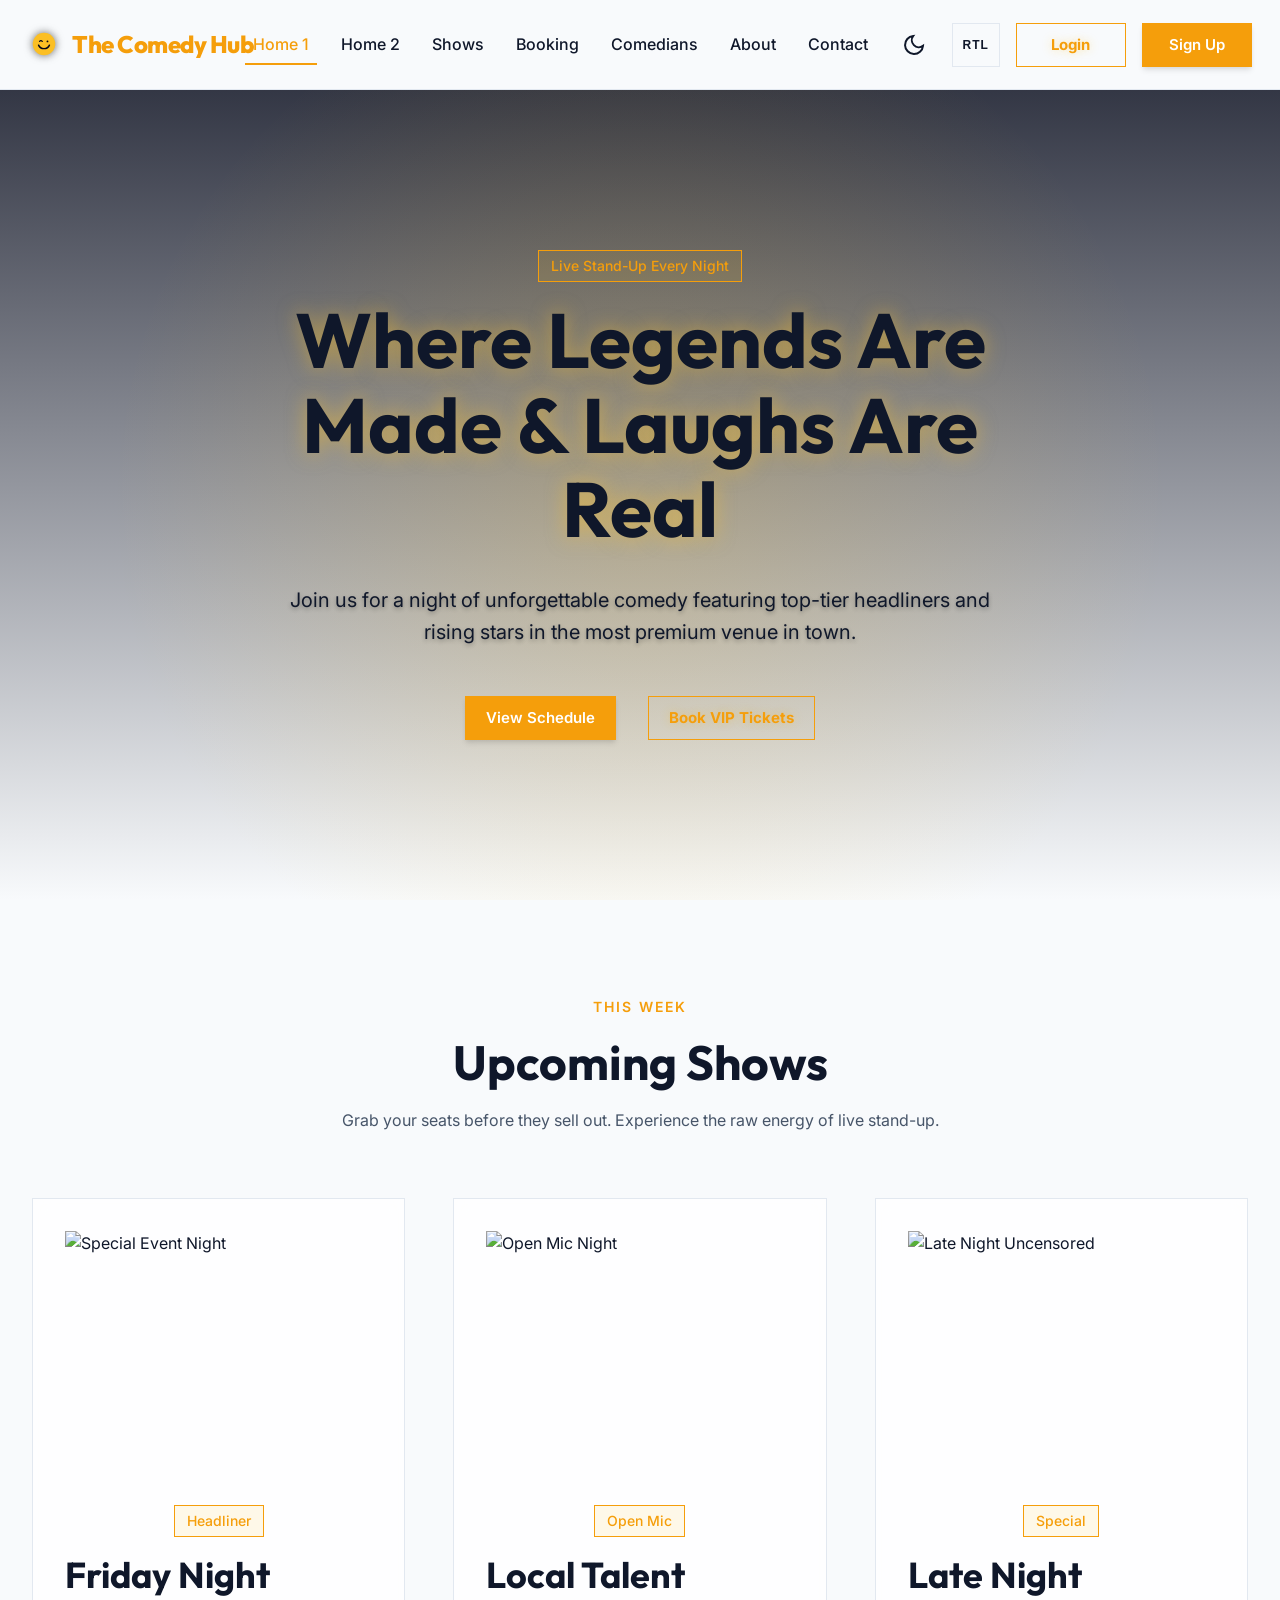
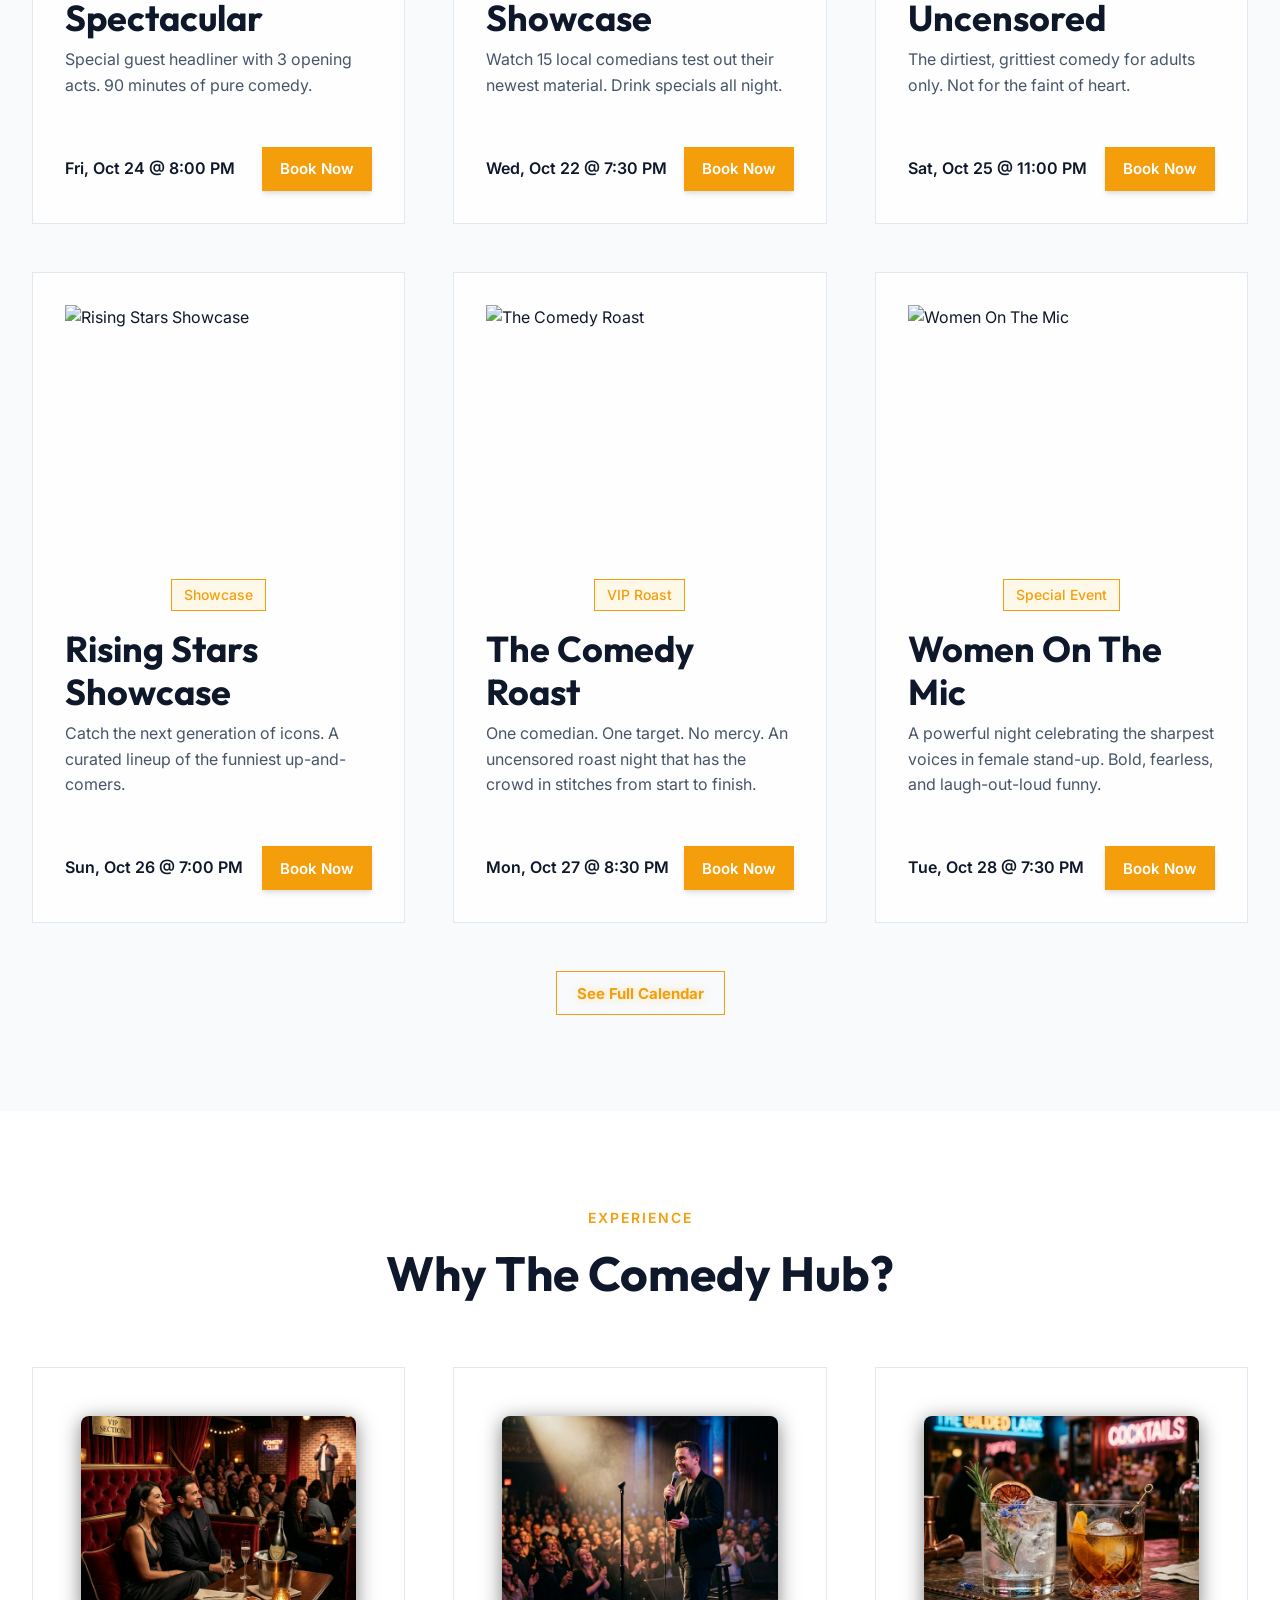
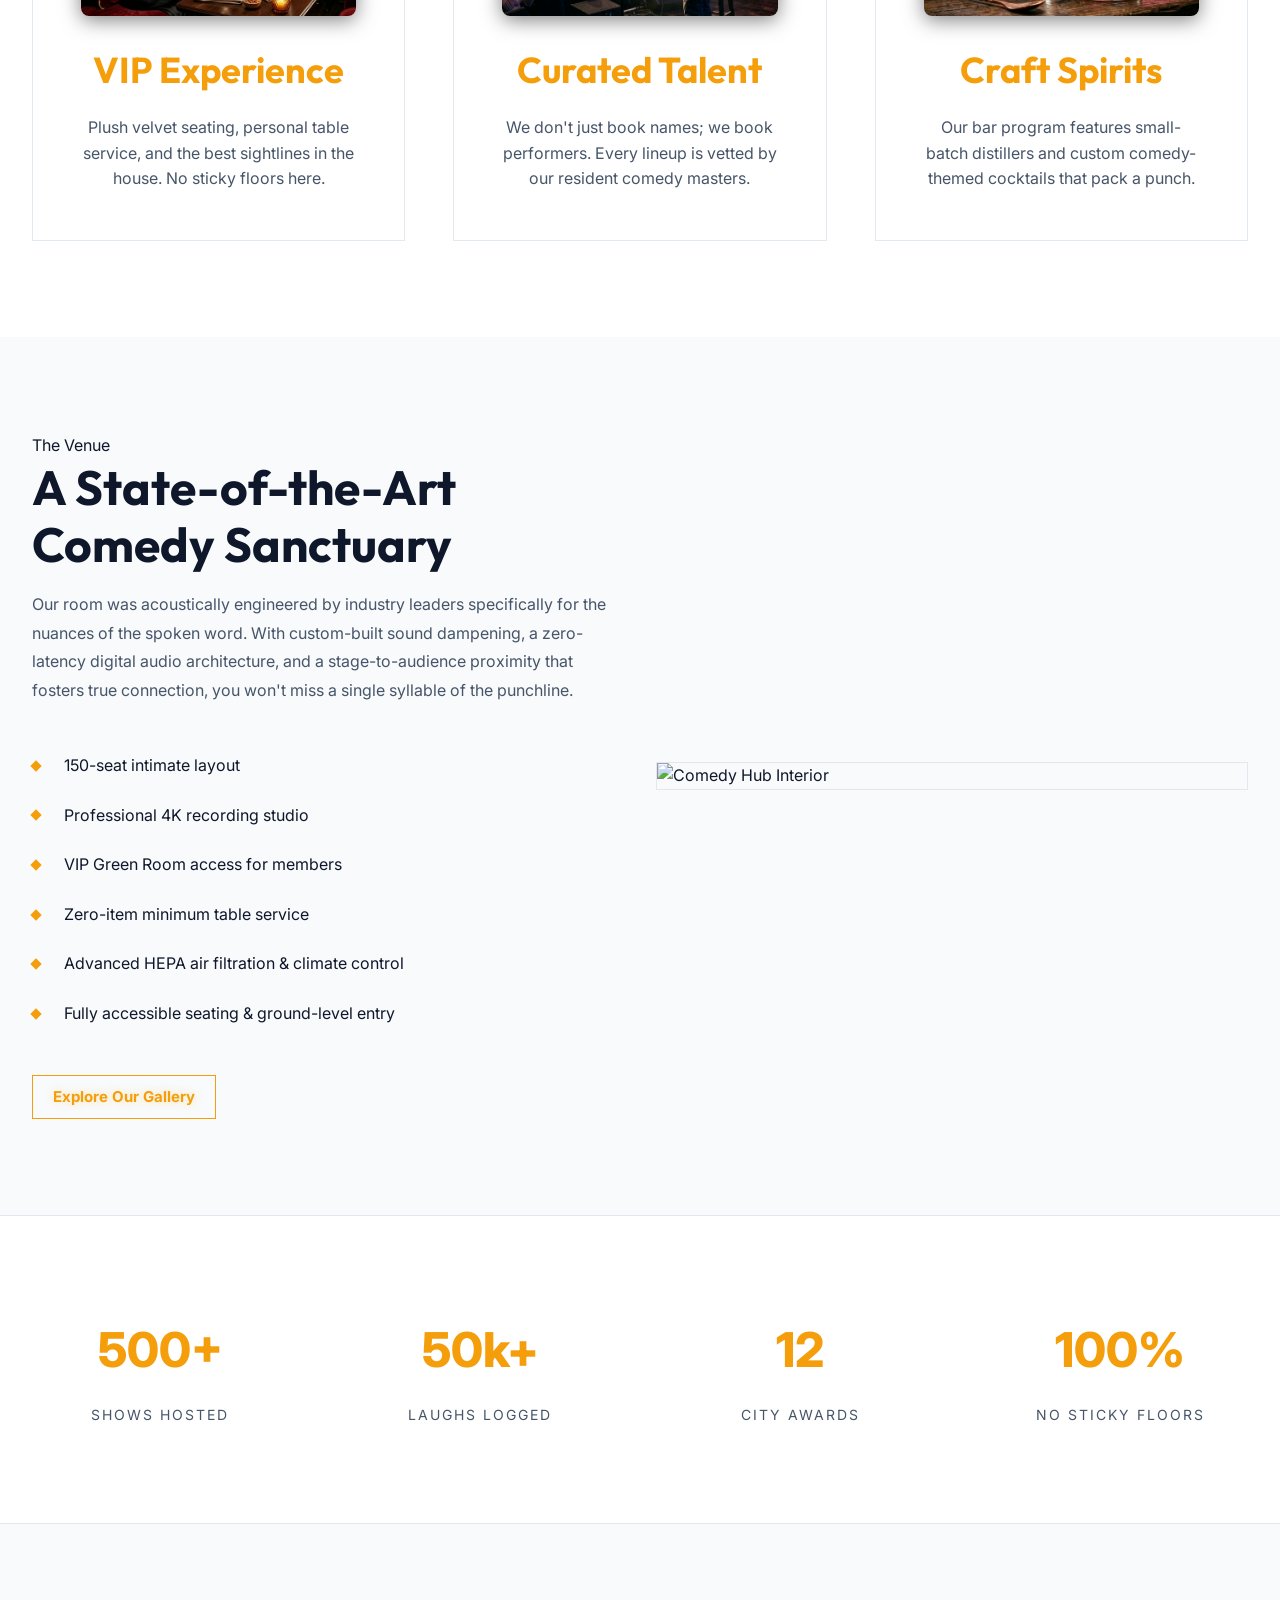
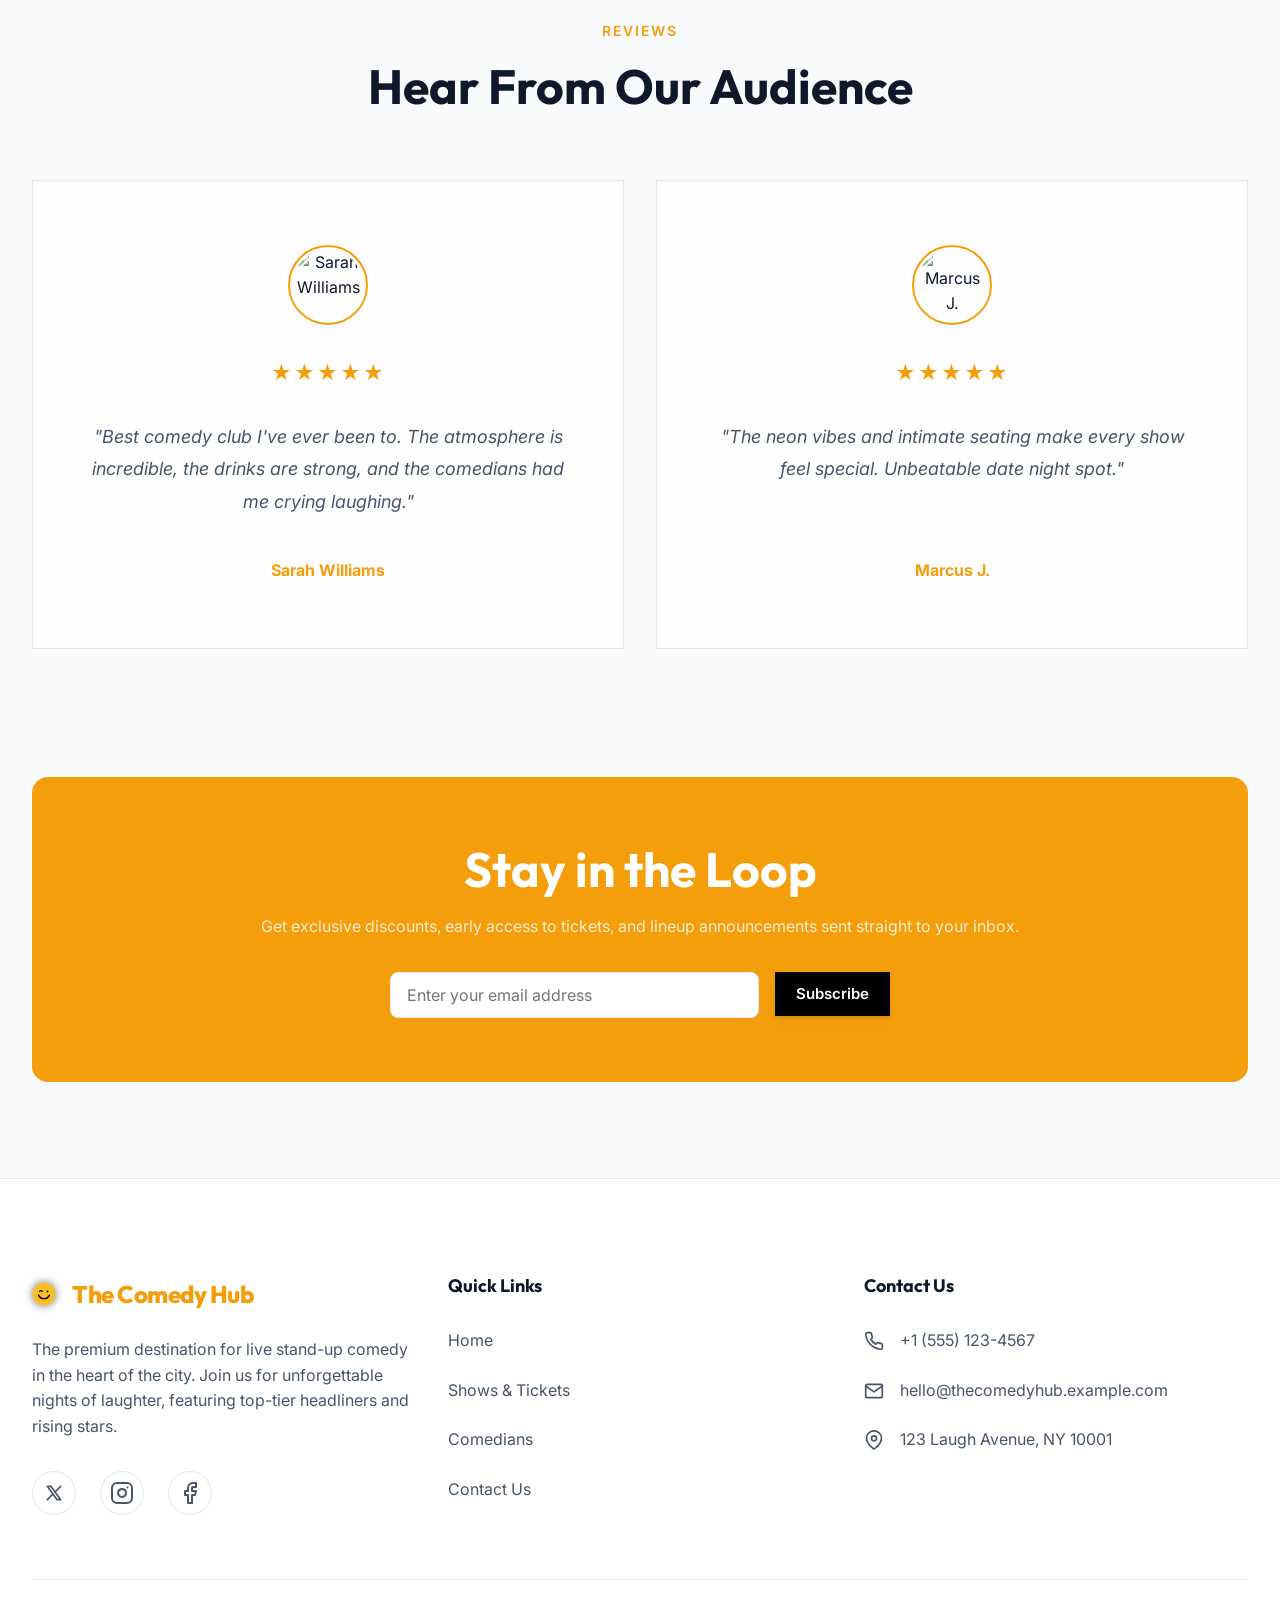
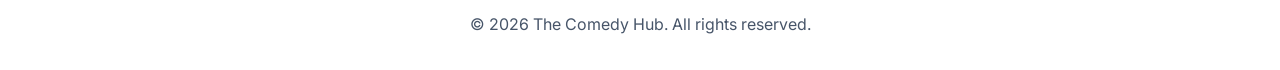
==== commit ee5fcf59: "contact" ====
--- a/index.html
+++ b/index.html
@@ -423,42 +423,24 @@
                     </div>
                     <div
                         style="display: grid; grid-template-columns: repeat(auto-fit, minmax(280px, 1fr)); gap: var(--space-6);">
-                        <div class="card text-center" style="padding: var(--space-8); height: 100%;">
-                            <svg width="64" height="64" viewBox="0 0 24 24" fill="none" stroke="var(--accent)"
-                                stroke-width="1.5" stroke-linecap="round" stroke-linejoin="round"
-                                style="margin: 0 auto var(--space-4); filter: drop-shadow(0 0 8px rgba(251, 191, 36, 0.3)); flex-shrink: 0;">
-                                <path d="M6 3h12l4 5-10 13L2 8z"></path>
-                                <path d="M11 13 8 8"></path>
-                                <path d="m13 13 3-5"></path>
-                                <path d="M2 8h20"></path>
-                            </svg>
-                            <h3 style="color: var(--accent); min-height: 3.5rem; display: flex; align-items: center; justify-content: center;">VIP Experience</h3>
+                        <div class="card text-center" style="padding: var(--space-6); height: 100%;">
+                            <img src="assets/images/vip-experience.png" alt="VIP Experience" 
+                                style="width: 100%; height: 200px; object-fit: cover; border-radius: var(--radius-md); margin-bottom: var(--space-4); box-shadow: 0 4px 20px rgba(0,0,0,0.5);">
+                            <h3 style="color: var(--accent); min-height: 2.5rem; display: flex; align-items: center; justify-content: center; margin-bottom: var(--space-3);">VIP Experience</h3>
                             <p style="margin-bottom: 0;">Plush velvet seating, personal table service, and the best sightlines in the house. No
                                 sticky floors here.</p>
                         </div>
-                        <div class="card text-center" style="padding: var(--space-8); height: 100%;">
-                            <svg width="64" height="64" viewBox="0 0 24 24" fill="none" stroke="var(--accent)"
-                                stroke-width="1.5" stroke-linecap="round" stroke-linejoin="round"
-                                style="margin: 0 auto var(--space-4); filter: drop-shadow(0 0 8px rgba(251, 191, 36, 0.3)); flex-shrink: 0;">
-                                <path d="M12 2a3 3 0 0 0-3 3v7a3 3 0 0 0 6 0V5a3 3 0 0 0-3-3z"></path>
-                                <path d="M19 10v2a7 7 0 0 1-14 0v-2"></path>
-                                <line x1="12" y1="19" x2="12" y2="22"></line>
-                            </svg>
-                            <h3 style="color: var(--accent); min-height: 3.5rem; display: flex; align-items: center; justify-content: center;">Curated Talent</h3>
+                        <div class="card text-center" style="padding: var(--space-6); height: 100%;">
+                            <img src="assets/images/curated-talent.png" alt="Curated Talent" 
+                                style="width: 100%; height: 200px; object-fit: cover; border-radius: var(--radius-md); margin-bottom: var(--space-4); box-shadow: 0 4px 20px rgba(0,0,0,0.5);">
+                            <h3 style="color: var(--accent); min-height: 2.5rem; display: flex; align-items: center; justify-content: center; margin-bottom: var(--space-3);">Curated Talent</h3>
                             <p style="margin-bottom: 0;">We don't just book names; we book performers. Every lineup is vetted by our resident
                                 comedy masters.</p>
                         </div>
-                        <div class="card text-center" style="padding: var(--space-8); height: 100%;">
-                            <svg width="64" height="64" viewBox="0 0 24 24" fill="none" stroke="var(--accent)"
-                                stroke-width="1.5" stroke-linecap="round" stroke-linejoin="round"
-                                style="margin: 0 auto var(--space-4); filter: drop-shadow(0 0 8px rgba(251, 191, 36, 0.3)); flex-shrink: 0;">
-                                <path d="m19 2-7 11-7-11"></path>
-                                <path d="m5 2 7 11 7-11"></path>
-                                <path d="M12 13v7"></path>
-                                <path d="M10 20h4"></path>
-                                <path d="M9 7h6"></path>
-                            </svg>
-                            <h3 style="color: var(--accent); min-height: 3.5rem; display: flex; align-items: center; justify-content: center;">Craft Spirits</h3>
+                        <div class="card text-center" style="padding: var(--space-6); height: 100%;">
+                            <img src="assets/images/craft-spirits.png" alt="Craft Spirits" 
+                                style="width: 100%; height: 200px; object-fit: cover; border-radius: var(--radius-md); margin-bottom: var(--space-4); box-shadow: 0 4px 20px rgba(0,0,0,0.5);">
+                            <h3 style="color: var(--accent); min-height: 2.5rem; display: flex; align-items: center; justify-content: center; margin-bottom: var(--space-3);">Craft Spirits</h3>
                             <p style="margin-bottom: 0;">Our bar program features small-batch distillers and custom comedy-themed cocktails that
                                 pack a punch.</p>
                         </div>
@@ -604,16 +586,6 @@
                             <div style="font-weight: bold; color: var(--accent); margin-top: var(--space-2);">Marcus J.
                             </div>
                         </div>
-                        <div class="card testimonial-card">
-                            <img src="https://images.unsplash.com/photo-1494790108377-be9c29b29330?auto=format&fit=crop&q=80&w=150&h=150"
-                                alt="Danielle R." class="reviewer-img skeleton" loading="lazy">
-                            <div class="testimonial-stars">★★★★★</div>
-                            <p class="card-text" style="font-size: 1.125rem; font-style: italic; line-height: 1.8;">"We
-                                brought a group of 10 for a birthday party and they accommodated us
-                                perfectly. The service was top notch."</p>
-                            <div style="font-weight: bold; color: var(--accent); margin-top: var(--space-2);">Danielle R.
-                            </div>
-                        </div>
                     </div>
                 </div>
             </section>
--- a/assets/css/components.css
+++ b/assets/css/components.css
@@ -16,6 +16,7 @@
   height: 44px; /* Fixed height for navbar consistency */
   line-height: 1;
   white-space: nowrap; /* Prevent "SIGN UP" wrapping */
+  min-width: 110px; /* NEW: Ensuring Login/Signup buttons have the same size */
 }
 
 .btn-primary {
@@ -337,14 +338,14 @@
     position: fixed;
     top: var(--navbar-height);
     left: -100%;
-    width: 260px;
+    width: 280px; /* Slightly wider for better text fit */
     height: calc(100vh - var(--navbar-height));
-    background-color: var(--bg-primary);
+    background-color: var(--bg-secondary); /* Use secondary for better depth on mobile drawer */
     border-right: 1px solid var(--border);
     display: flex !important;
     flex-direction: column !important;
-    padding: var(--space-2) var(--space-4);
-    gap: 0;
+    padding: var(--space-4) !important;
+    gap: var(--space-1) !important;
     transition: left var(--transition-normal);
     overflow-y: auto;
     box-shadow: var(--shadow-lg);
@@ -354,15 +355,24 @@
   }
 
   .nav-item {
-    width: 100%;
-    border-bottom: none;
+    width: 100% !important;
+    display: block !important;
+    border-bottom: 1px solid rgba(255, 255, 255, 0.05); /* Subtle separator */
   }
 
   .nav-link {
-    display: block;
-    width: 100%;
-    padding: 0.75rem 0;
+    display: flex !important;
+    align-items: center;
+    width: 100% !important;
+    padding: var(--space-3) 0 !important;
     font-size: 1.125rem;
+    font-weight: 600;
+    justify-content: flex-start !important;
+    text-align: left !important;
+  }
+  
+  .nav-link::after {
+    display: none; /* Hide desktop underline effect on mobile */
   }
 
   .nav-menu.active {
--- a/assets/css/rtl.css
+++ b/assets/css/rtl.css
@@ -33,7 +33,20 @@
 }
 [dir="rtl"] .nav-menu { 
     order: 2 !important; 
-    flex-direction: row-reverse !important;
+    display: flex !important;
+}
+
+@media (min-width: 1101px) {
+    [dir="rtl"] .nav-menu {
+        flex-direction: row-reverse !important;
+    }
+}
+
+@media (max-width: 1100px) {
+    [dir="rtl"] .nav-menu {
+        flex-direction: column !important; /* Forces vertical stacking on mobile/tab in RTL */
+        align-items: stretch !important;
+    }
 }
 [dir="rtl"] .nav-brand { 
     order: 3 !important; 
